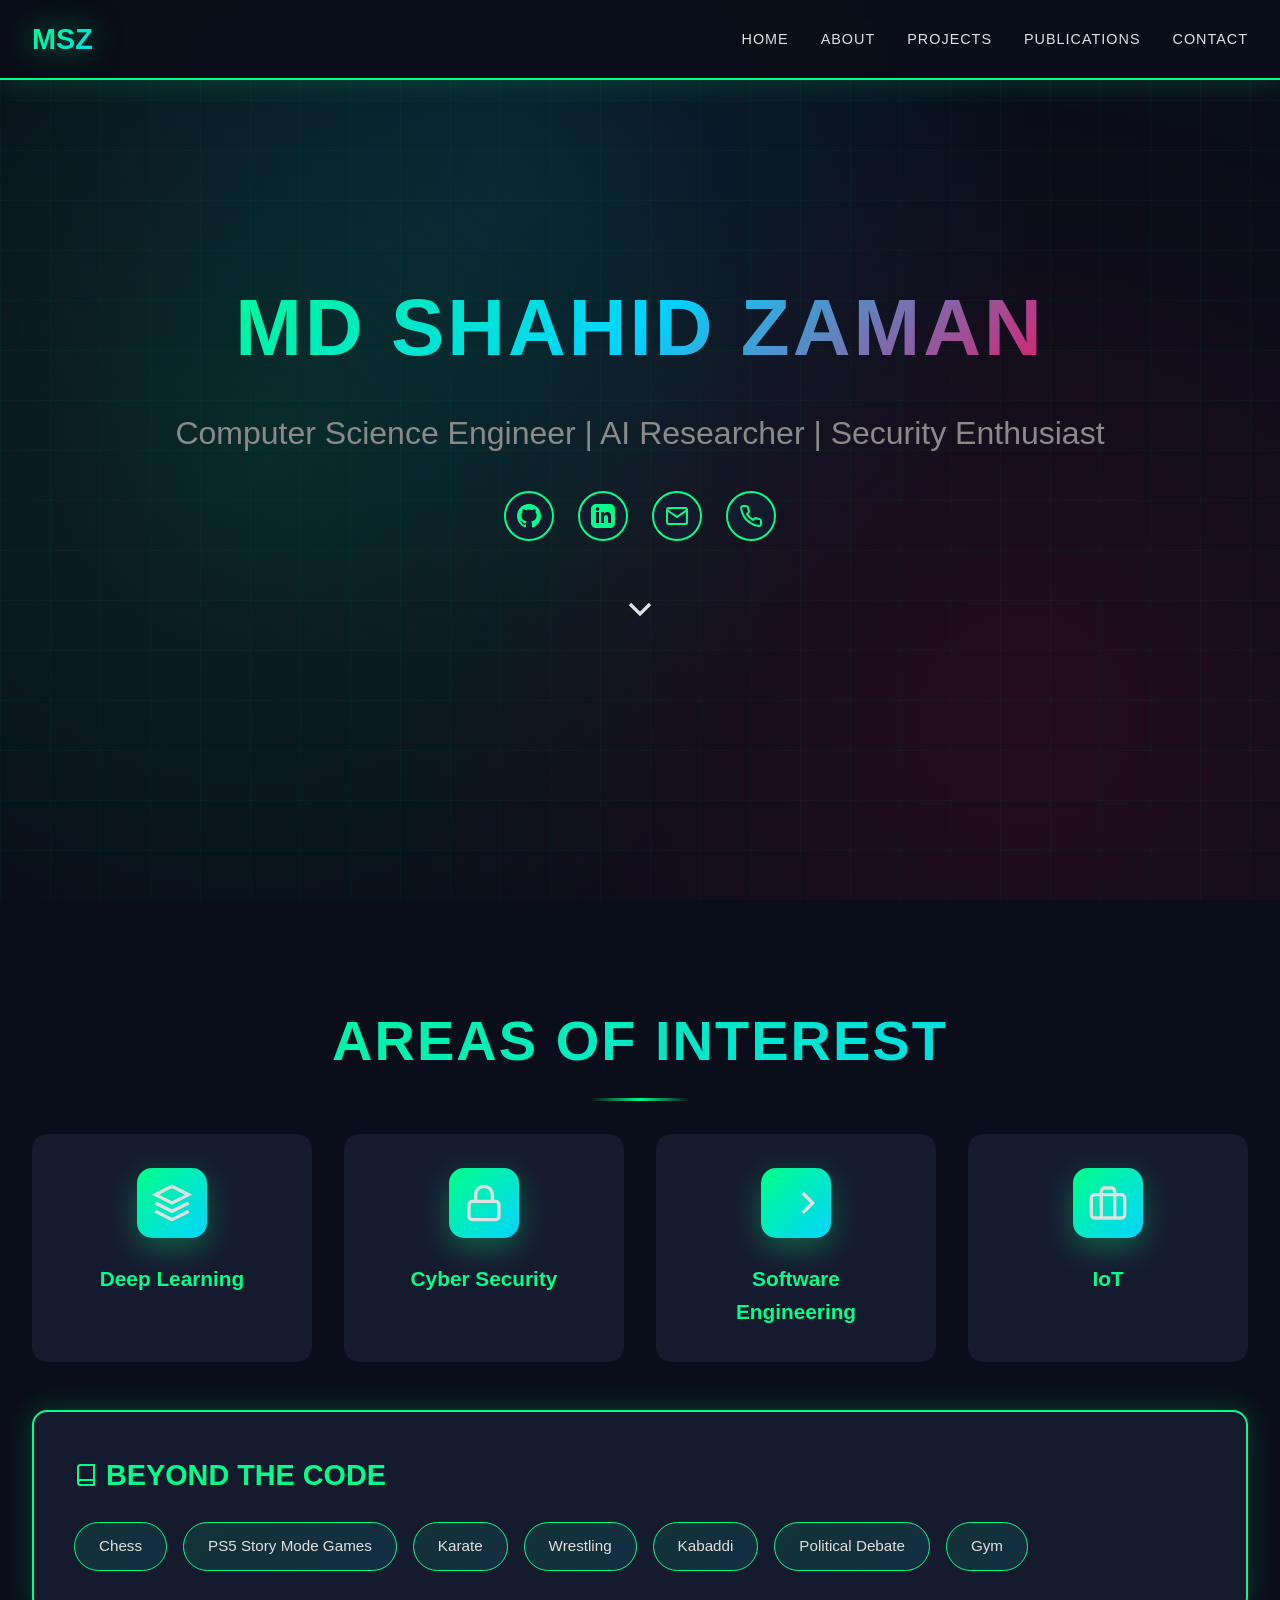
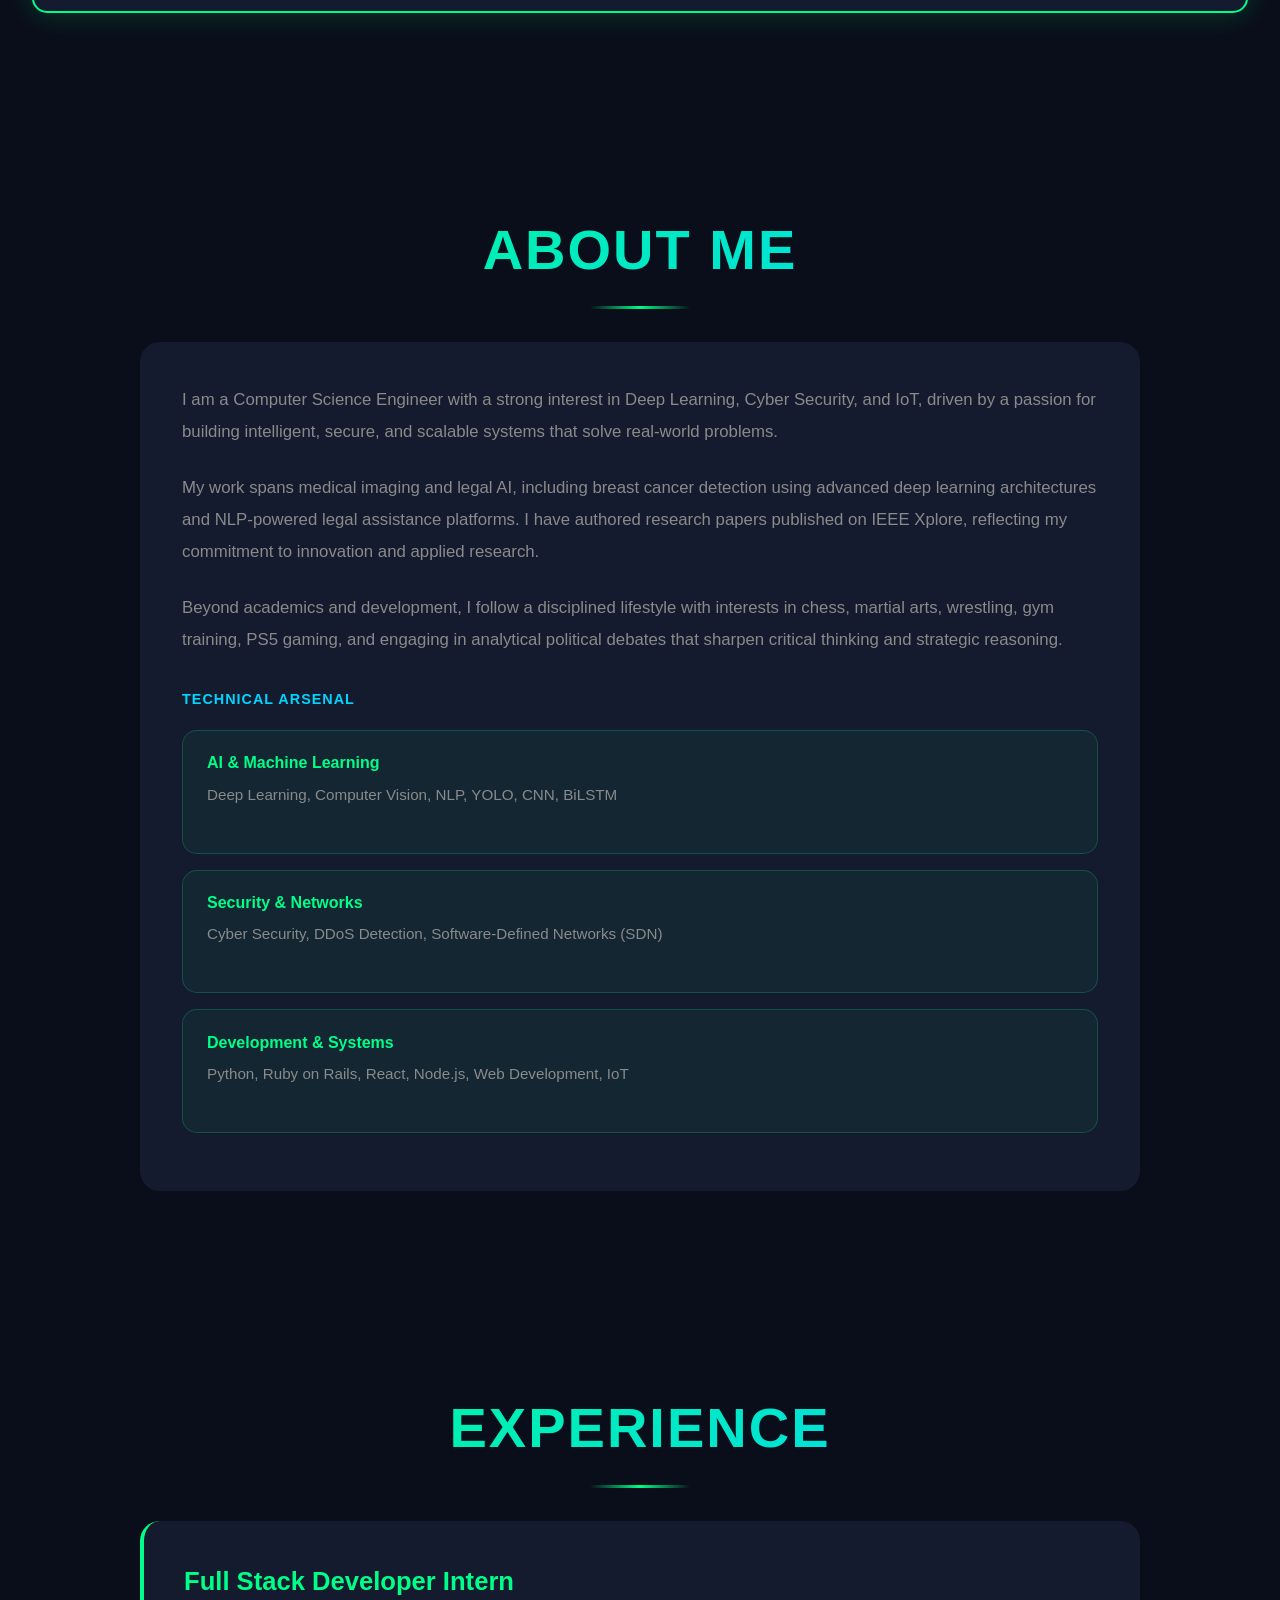
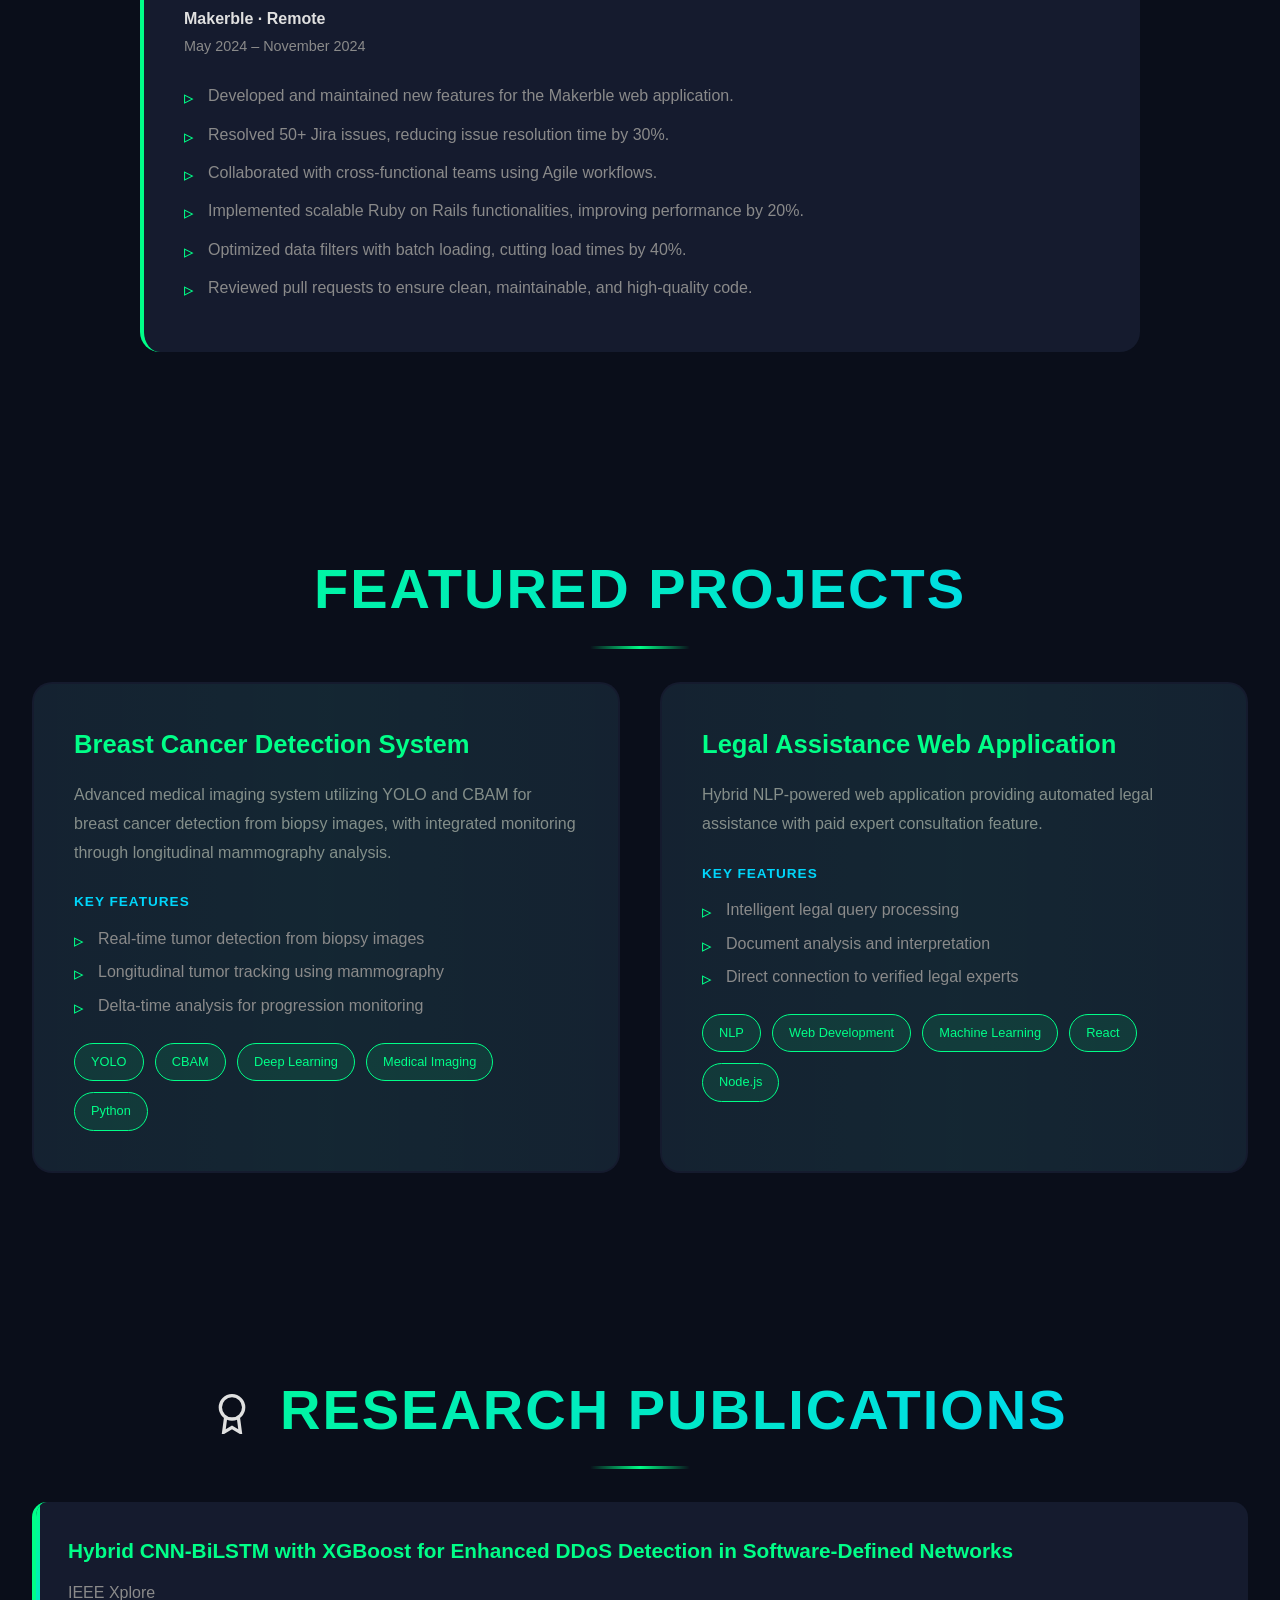
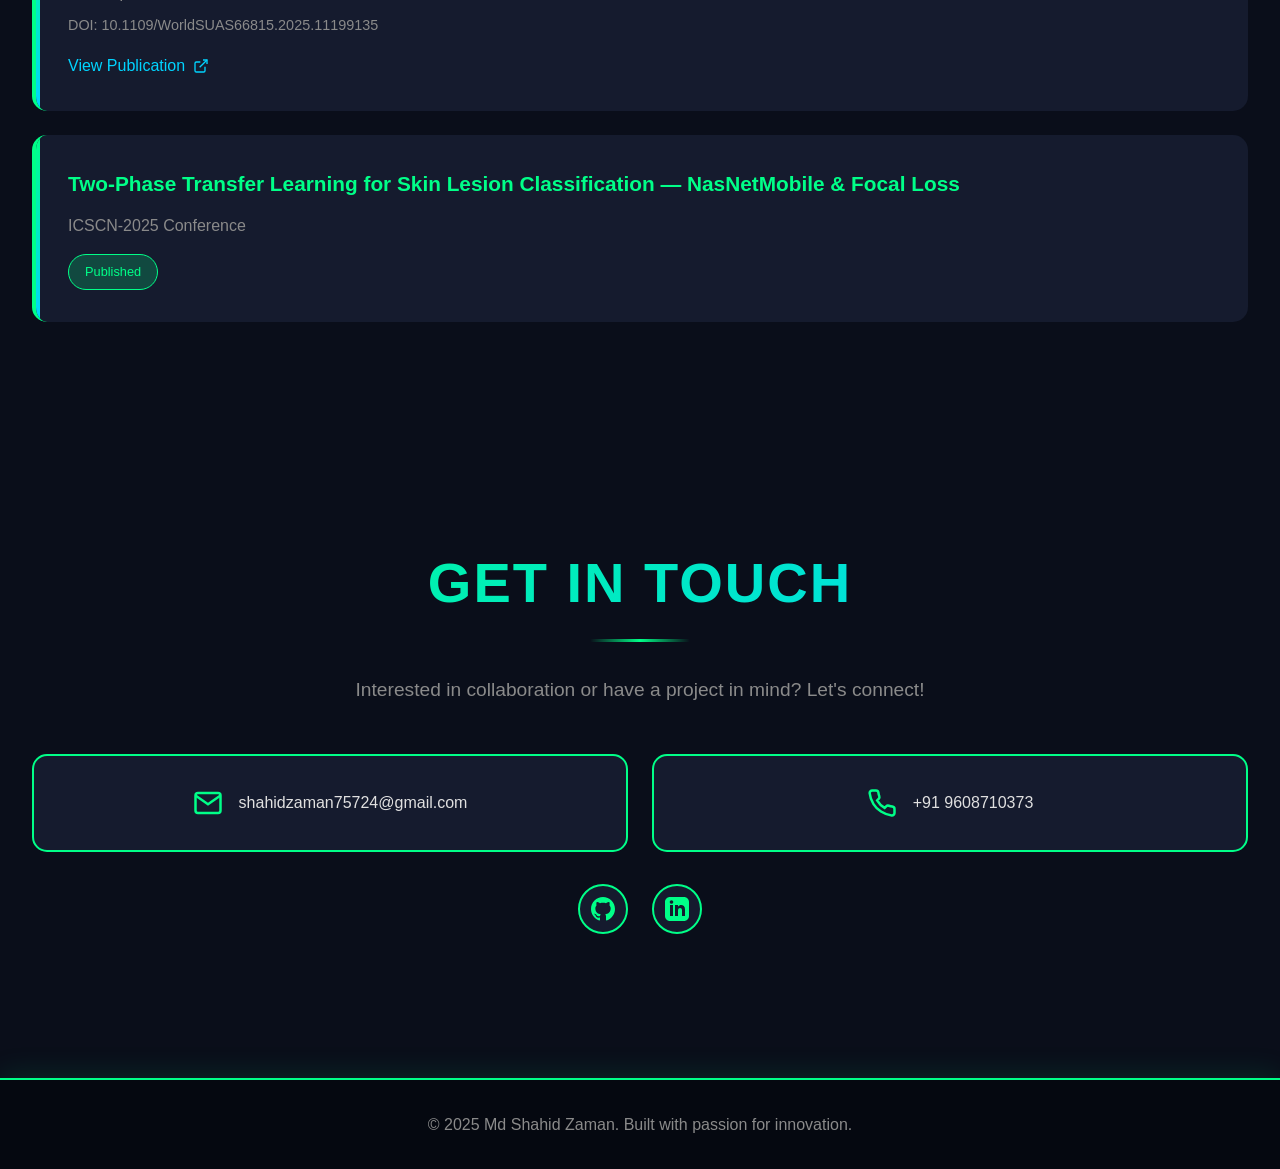
==== index.html @ 1a46f96e "Add Experince Section" ====
<!DOCTYPE html>
<html lang="en">
<head>
    <meta charset="UTF-8">
    <meta name="viewport" content="width=device-width, initial-scale=1.0">
    <title>Md Shahid Zaman - Portfolio</title>
    <style>
        * {
            margin: 0;
            padding: 0;
            box-sizing: border-box;
        }

        :root {
            --primary: #00ff88;
            --secondary: #ff0055;
            --accent: #00d4ff;
            --dark-bg: #0a0e1a;
            --darker-bg: #050810;
            --card-bg: #151b2e;
            --text: #e0e0e0;
            --text-dim: #8a8a8a;
        }

        body {
            font-family: 'Segoe UI', Tahoma, Geneva, Verdana, sans-serif;
            background: var(--dark-bg);
            color: var(--text);
            overflow-x: hidden;
            line-height: 1.6;
        }

        /* Animated Background */
        .bg-animation {
            position: fixed;
            top: 0;
            left: 0;
            width: 100%;
            height: 100%;
            z-index: -1;
            background: 
                radial-gradient(circle at 20% 50%, rgba(0, 255, 136, 0.1) 0%, transparent 50%),
                radial-gradient(circle at 80% 80%, rgba(255, 0, 85, 0.1) 0%, transparent 50%),
                radial-gradient(circle at 40% 20%, rgba(0, 212, 255, 0.1) 0%, transparent 50%);
            animation: bgPulse 10s ease-in-out infinite;
        }

        @keyframes bgPulse {
            0%, 100% { opacity: 0.5; transform: scale(1); }
            50% { opacity: 0.8; transform: scale(1.1); }
        }

        /* Grid Pattern Overlay */
        .grid-overlay {
            position: fixed;
            top: 0;
            left: 0;
            width: 100%;
            height: 100%;
            z-index: -1;
            background-image: 
                linear-gradient(rgba(0, 255, 136, 0.03) 1px, transparent 1px),
                linear-gradient(90deg, rgba(0, 255, 136, 0.03) 1px, transparent 1px);
            background-size: 50px 50px;
            animation: gridMove 20s linear infinite;
        }

        @keyframes gridMove {
            0% { transform: translate(0, 0); }
            100% { transform: translate(50px, 50px); }
        }

        /* Navigation */
        nav {
            position: fixed;
            top: 0;
            width: 100%;
            padding: 1rem 2rem;
            background: rgba(10, 14, 26, 0.95);
            backdrop-filter: blur(10px);
            border-bottom: 2px solid var(--primary);
            z-index: 1000;
            transition: all 0.3s ease;
            box-shadow: 0 0 30px rgba(0, 255, 136, 0.2);
        }

        nav.scrolled {
            padding: 0.5rem 2rem;
            box-shadow: 0 0 50px rgba(0, 255, 136, 0.4);
        }

        .nav-container {
            max-width: 1400px;
            margin: 0 auto;
            display: flex;
            justify-content: space-between;
            align-items: center;
        }

        .logo {
            font-size: 1.8rem;
            font-weight: bold;
            background: linear-gradient(135deg, var(--primary), var(--accent));
            -webkit-background-clip: text;
            -webkit-text-fill-color: transparent;
            text-shadow: 0 0 30px rgba(0, 255, 136, 0.5);
            animation: glowPulse 2s ease-in-out infinite;
        }

        @keyframes glowPulse {
            0%, 100% { filter: drop-shadow(0 0 10px rgba(0, 255, 136, 0.5)); }
            50% { filter: drop-shadow(0 0 20px rgba(0, 255, 136, 0.8)); }
        }

        .nav-links {
            display: flex;
            gap: 2rem;
            list-style: none;
        }

        .nav-links a {
            color: var(--text);
            text-decoration: none;
            font-weight: 500;
            position: relative;
            transition: all 0.3s ease;
            text-transform: uppercase;
            font-size: 0.9rem;
            letter-spacing: 1px;
        }

        .nav-links a:hover {
            color: var(--primary);
            text-shadow: 0 0 10px var(--primary);
        }

        .nav-links a::after {
            content: '';
            position: absolute;
            bottom: -5px;
            left: 0;
            width: 0;
            height: 2px;
            background: linear-gradient(90deg, var(--primary), var(--accent));
            transition: width 0.3s ease;
        }

        .nav-links a:hover::after {
            width: 100%;
        }

        /* Hero Section */
        .hero {
            min-height: 100vh;
            display: flex;
            align-items: center;
            justify-content: center;
            text-align: center;
            padding: 2rem;
            position: relative;
            overflow: hidden;
        }

        .hero-content {
            z-index: 10;
            animation: fadeInUp 1s ease;
        }

        @keyframes fadeInUp {
            from {
                opacity: 0;
                transform: translateY(30px);
            }
            to {
                opacity: 1;
                transform: translateY(0);
            }
        }

        .hero h1 {
            font-size: clamp(2.5rem, 8vw, 5rem);
            font-weight: 900;
            background: linear-gradient(135deg, var(--primary) 0%, var(--accent) 50%, var(--secondary) 100%);
            -webkit-background-clip: text;
            -webkit-text-fill-color: transparent;
            margin-bottom: 1rem;
            text-transform: uppercase;
            letter-spacing: 3px;
            animation: heroGlow 3s ease-in-out infinite;
        }

        @keyframes heroGlow {
            0%, 100% { 
                filter: drop-shadow(0 0 20px rgba(0, 255, 136, 0.5)) 
                        drop-shadow(0 0 40px rgba(0, 212, 255, 0.3)); 
            }
            50% { 
                filter: drop-shadow(0 0 40px rgba(0, 255, 136, 0.8)) 
                        drop-shadow(0 0 60px rgba(0, 212, 255, 0.5)); 
            }
        }

        .hero h2 {
            font-size: clamp(1.2rem, 3vw, 2rem);
            color: var(--text-dim);
            margin-bottom: 2rem;
            font-weight: 300;
        }

        .social-links {
            display: flex;
            justify-content: center;
            gap: 1.5rem;
            margin-bottom: 3rem;
        }

        .social-icon {
            width: 50px;
            height: 50px;
            background: var(--card-bg);
            border: 2px solid var(--primary);
            border-radius: 50%;
            display: flex;
            align-items: center;
            justify-content: center;
            color: var(--primary);
            text-decoration: none;
            transition: all 0.3s ease;
            position: relative;
            overflow: hidden;
        }

        .social-icon::before {
            content: '';
            position: absolute;
            top: 50%;
            left: 50%;
            width: 0;
            height: 0;
            background: var(--primary);
            border-radius: 50%;
            transform: translate(-50%, -50%);
            transition: all 0.4s ease;
        }

        .social-icon:hover {
            transform: translateY(-5px) scale(1.1);
            box-shadow: 0 0 30px var(--primary);
            border-color: var(--accent);
        }

        .social-icon:hover::before {
            width: 100%;
            height: 100%;
        }

        .social-icon svg {
            width: 24px;
            height: 24px;
            position: relative;
            z-index: 1;
            transition: all 0.3s ease;
        }

        .social-icon:hover svg {
            color: var(--dark-bg);
        }

        .scroll-indicator {
            animation: bounce 2s infinite;
            cursor: pointer;
        }

        @keyframes bounce {
            0%, 20%, 50%, 80%, 100% { transform: translateY(0); }
            40% { transform: translateY(-20px); }
            60% { transform: translateY(-10px); }
        }

        /* Section Styles */
        section {
            padding: 6rem 2rem;
            max-width: 1400px;
            margin: 0 auto;
        }

        .section-title {
            font-size: clamp(2rem, 5vw, 3.5rem);
            text-align: center;
            margin-bottom: 3rem;
            background: linear-gradient(135deg, var(--primary), var(--accent));
            -webkit-background-clip: text;
            -webkit-text-fill-color: transparent;
            text-transform: uppercase;
            letter-spacing: 2px;
            position: relative;
        }

        .section-title::after {
            content: '';
            position: absolute;
            bottom: -15px;
            left: 50%;
            transform: translateX(-50%);
            width: 100px;
            height: 3px;
            background: linear-gradient(90deg, transparent, var(--primary), transparent);
        }

        /* Interest Cards */
        .interests-grid {
            display: grid;
            grid-template-columns: repeat(auto-fit, minmax(250px, 1fr));
            gap: 2rem;
            margin-bottom: 3rem;
        }

        .interest-card {
            background: var(--card-bg);
            padding: 2rem;
            border-radius: 15px;
            border: 2px solid transparent;
            transition: all 0.4s ease;
            position: relative;
            overflow: hidden;
        }

        .interest-card::before {
            content: '';
            position: absolute;
            top: 0;
            left: -100%;
            width: 100%;
            height: 100%;
            background: linear-gradient(90deg, transparent, rgba(0, 255, 136, 0.1), transparent);
            transition: all 0.6s ease;
        }

        .interest-card:hover::before {
            left: 100%;
        }

        .interest-card:hover {
            transform: translateY(-10px) scale(1.02);
            border-color: var(--primary);
            box-shadow: 0 0 40px rgba(0, 255, 136, 0.3);
        }

        .icon-box {
            width: 70px;
            height: 70px;
            background: linear-gradient(135deg, var(--primary), var(--accent));
            border-radius: 15px;
            display: flex;
            align-items: center;
            justify-content: center;
            margin: 0 auto 1.5rem;
            box-shadow: 0 10px 30px rgba(0, 255, 136, 0.3);
        }

        .interest-card h3 {
            text-align: center;
            font-size: 1.3rem;
            color: var(--primary);
        }

        /* Hobbies Section */
        .hobbies-container {
            background: var(--card-bg);
            padding: 2.5rem;
            border-radius: 15px;
            border: 2px solid var(--primary);
            box-shadow: 0 0 30px rgba(0, 255, 136, 0.2);
        }

        .hobbies-container h3 {
            font-size: 1.8rem;
            color: var(--primary);
            margin-bottom: 1.5rem;
            display: flex;
            align-items: center;
            gap: 0.5rem;
        }

        .hobbies-grid {
            display: flex;
            flex-wrap: wrap;
            gap: 1rem;
        }

        .hobby-tag {
            padding: 0.7rem 1.5rem;
            background: linear-gradient(135deg, rgba(0, 255, 136, 0.1), rgba(0, 212, 255, 0.1));
            border: 1px solid var(--primary);
            border-radius: 25px;
            font-size: 0.95rem;
            transition: all 0.3s ease;
            cursor: default;
        }

        .hobby-tag:hover {
            background: linear-gradient(135deg, var(--primary), var(--accent));
            color: var(--dark-bg);
            transform: translateY(-3px);
            box-shadow: 0 5px 20px rgba(0, 255, 136, 0.4);
        }

        /* Projects */
        .projects-grid {
            display: grid;
            grid-template-columns: repeat(auto-fit, minmax(450px, 1fr));
            gap: 2.5rem;
        }

        .project-card {
            background: var(--card-bg);
            padding: 2.5rem;
            border-radius: 20px;
            border: 2px solid transparent;
            transition: all 0.4s ease;
            position: relative;
            overflow: hidden;
        }

        .project-card::before {
            content: '';
            position: absolute;
            top: -50%;
            left: -50%;
            width: 200%;
            height: 200%;
            background: linear-gradient(45deg, 
                transparent, 
                rgba(0, 255, 136, 0.05), 
                transparent);
            transform: rotate(45deg);
            transition: all 0.6s ease;
        }

        .project-card:hover::before {
            top: -100%;
            left: -100%;
        }

        .project-card:hover {
            transform: translateY(-10px);
            border-color: var(--primary);
            box-shadow: 0 15px 50px rgba(0, 255, 136, 0.3);
        }

        .project-card h3 {
            font-size: 1.6rem;
            color: var(--primary);
            margin-bottom: 1rem;
            position: relative;
        }

        .project-card p {
            color: var(--text-dim);
            margin-bottom: 1.5rem;
            line-height: 1.8;
        }

        .features-list {
            margin-bottom: 1.5rem;
        }

        .features-list h4 {
            color: var(--accent);
            font-size: 0.85rem;
            text-transform: uppercase;
            letter-spacing: 1px;
            margin-bottom: 0.8rem;
        }

        .features-list ul {
            list-style: none;
        }

        .features-list li {
            color: var(--text-dim);
            margin-bottom: 0.5rem;
            padding-left: 1.5rem;
            position: relative;
        }

        .features-list li::before {
            content: '▹';
            position: absolute;
            left: 0;
            color: var(--primary);
            font-size: 1.2rem;
        }

        .tech-tags {
            display: flex;
            flex-wrap: wrap;
            gap: 0.7rem;
        }

        .tech-tag {
            padding: 0.5rem 1rem;
            background: rgba(0, 255, 136, 0.1);
            border: 1px solid var(--primary);
            border-radius: 20px;
            font-size: 0.8rem;
            color: var(--primary);
            transition: all 0.3s ease;
        }

        .tech-tag:hover {
            background: var(--primary);
            color: var(--dark-bg);
            transform: scale(1.05);
        }

        /* Publications */
        .publication-card {
            background: var(--card-bg);
            padding: 2rem;
            border-radius: 15px;
            border-left: 4px solid var(--primary);
            margin-bottom: 1.5rem;
            transition: all 0.4s ease;
            position: relative;
            overflow: hidden;
        }

        .publication-card::before {
            content: '';
            position: absolute;
            top: 0;
            left: 0;
            width: 4px;
            height: 100%;
            background: linear-gradient(180deg, var(--primary), var(--accent));
            transition: all 0.3s ease;
        }

        .publication-card:hover::before {
            width: 100%;
            opacity: 0.1;
        }

        .publication-card:hover {
            transform: translateX(10px);
            box-shadow: 0 10px 40px rgba(0, 255, 136, 0.3);
        }

        .publication-card h3 {
            font-size: 1.3rem;
            color: var(--primary);
            margin-bottom: 0.8rem;
        }

        .publication-card p {
            color: var(--text-dim);
            margin-bottom: 0.5rem;
        }

        .doi-link {
            display: inline-flex;
            align-items: center;
            gap: 0.5rem;
            color: var(--accent);
            text-decoration: none;
            transition: all 0.3s ease;
            margin-top: 0.5rem;
        }

        .doi-link:hover {
            color: var(--primary);
            text-shadow: 0 0 10px var(--primary);
        }

        .status-badge {
            display: inline-block;
            padding: 0.4rem 1rem;
            background: rgba(0, 255, 136, 0.2);
            border: 1px solid var(--primary);
            border-radius: 20px;
            font-size: 0.8rem;
            color: var(--primary);
            margin-top: 0.5rem;
        }

        /* Contact */
        .contact-grid {
            display: grid;
            grid-template-columns: repeat(auto-fit, minmax(300px, 1fr));
            gap: 1.5rem;
            margin-bottom: 2rem;
        }

        .contact-card {
            background: var(--card-bg);
            padding: 2rem;
            border-radius: 15px;
            border: 2px solid var(--primary);
            text-align: center;
            transition: all 0.4s ease;
            text-decoration: none;
            color: var(--text);
            display: flex;
            align-items: center;
            justify-content: center;
            gap: 1rem;
        }

        .contact-card:hover {
            transform: translateY(-5px);
            box-shadow: 0 15px 40px rgba(0, 255, 136, 0.4);
            background: linear-gradient(135deg, var(--card-bg), rgba(0, 255, 136, 0.1));
        }

        .contact-card svg {
            width: 30px;
            height: 30px;
            color: var(--primary);
        }

        /* Footer */
        footer {
            text-align: center;
            padding: 2rem;
            border-top: 2px solid var(--primary);
            background: var(--darker-bg);
            color: var(--text-dim);
            box-shadow: 0 -5px 30px rgba(0, 255, 136, 0.1);
        }

        /* Responsive */
        @media (max-width: 768px) {
            .nav-links {
                display: none;
            }

            .projects-grid {
                grid-template-columns: 1fr;
            }

            .interests-grid {
                grid-template-columns: repeat(auto-fit, minmax(200px, 1fr));
            }
        }

        /* Glitch Effect for Headers */
        @keyframes glitch {
            0% {
                text-shadow: 0.05em 0 0 var(--secondary), -0.05em -0.025em 0 var(--primary), -0.025em 0.05em 0 var(--accent);
            }
            14% {
                text-shadow: 0.05em 0 0 var(--secondary), -0.05em -0.025em 0 var(--primary), -0.025em 0.05em 0 var(--accent);
            }
            15% {
                text-shadow: -0.05em -0.025em 0 var(--secondary), 0.025em 0.025em 0 var(--primary), -0.05em -0.05em 0 var(--accent);
            }
            49% {
                text-shadow: -0.05em -0.025em 0 var(--secondary), 0.025em 0.025em 0 var(--primary), -0.05em -0.05em 0 var(--accent);
            }
            50% {
                text-shadow: 0.025em 0.05em 0 var(--secondary), 0.05em 0 0 var(--primary), 0 -0.05em 0 var(--accent);
            }
            99% {
                text-shadow: 0.025em 0.05em 0 var(--secondary), 0.05em 0 0 var(--primary), 0 -0.05em 0 var(--accent);
            }
            100% {
                text-shadow: -0.025em 0 0 var(--secondary), -0.025em -0.025em 0 var(--primary), -0.025em -0.05em 0 var(--accent);
            }
        }

        .glitch:hover {
            animation: glitch 0.5s infinite;
        }

        /* =======================
   ABOUT ME SECTION
======================= */

#about {
    padding: 6rem 2rem;
}

.about-card {
    background: var(--card-bg);
    padding: 2.5rem;
    border-radius: 20px;
    border: 2px solid transparent;
    max-width: 1000px;
    margin: 0 auto;
    transition: all 0.4s ease;
    position: relative;
    overflow: hidden;
}

.about-card::before {
    content: '';
    position: absolute;
    inset: 0;
    background: linear-gradient(
        120deg,
        transparent,
        rgba(0, 255, 136, 0.08),
        transparent
    );
    opacity: 0;
    transition: opacity 0.4s ease;
}

.about-card:hover::before {
    opacity: 1;
}

.about-card:hover {
    transform: translateY(-8px);
    border-color: var(--primary);
    box-shadow: 0 15px 45px rgba(0, 255, 136, 0.3);
}

.about-card p {
    color: var(--text-dim);
    font-size: 1.05rem;
    line-height: 1.9;
    margin-bottom: 1.5rem;
}

.tech-arsenal {
    margin-top: 2rem;
}

.tech-arsenal h4 {
    font-size: 0.9rem;
    text-transform: uppercase;
    letter-spacing: 1px;
    color: var(--accent);
    margin-bottom: 1.2rem;
}

.tech-group {
    background: rgba(0, 255, 136, 0.05);
    border: 1px solid rgba(0, 255, 136, 0.2);
    border-radius: 15px;
    padding: 1.2rem 1.5rem;
    margin-bottom: 1rem;
    transition: all 0.3s ease;
}

.tech-group:hover {
    border-color: var(--primary);
    background: rgba(0, 255, 136, 0.1);
    transform: translateX(5px);
}

.tech-group h5 {
    color: var(--primary);
    font-size: 1rem;
    margin-bottom: 0.3rem;
}

.tech-group p {
    font-size: 0.95rem;
    color: var(--text-dim);
}

/* =======================
   EXPERIENCE SECTION
======================= */

#experience {
    padding: 6rem 2rem;
}

.experience-card {
    background: var(--card-bg);
    padding: 2.5rem;
    border-radius: 20px;
    border-left: 4px solid var(--primary);
    max-width: 1000px;
    margin: 0 auto;
    transition: all 0.4s ease;
    position: relative;
    overflow: hidden;
}

.experience-card::before {
    content: '';
    position: absolute;
    inset: 0;
    background: linear-gradient(
        90deg,
        transparent,
        rgba(0, 255, 136, 0.07),
        transparent
    );
    opacity: 0;
    transition: opacity 0.4s ease;
}

.experience-card:hover::before {
    opacity: 1;
}

.experience-card:hover {
    transform: translateY(-8px);
    box-shadow: 0 15px 45px rgba(0, 255, 136, 0.35);
}

.experience-card h3 {
    font-size: 1.6rem;
    color: var(--primary);
    margin-bottom: 0.3rem;
}

.experience-org {
    font-weight: 600;
    color: var(--text);
    margin-bottom: 0.2rem;
}

.experience-duration {
    font-size: 0.9rem;
    color: var(--text-dim);
    margin-bottom: 1.5rem;
}

.experience-list {
    list-style: none;
    padding-left: 1.5rem;
}

.experience-list li {
    position: relative;
    color: var(--text-dim);
    margin-bottom: 0.7rem;
    line-height: 1.7;
}

.experience-list li::before {
    content: '▹';
    position: absolute;
    left: -1.5rem;
    color: var(--primary);
    font-size: 1.2rem;
}

    </style>
</head>
<body>
    <div class="bg-animation"></div>
    <div class="grid-overlay"></div>

    <!-- Navigation -->
    <nav id="navbar">
        <div class="nav-container">
            <div class="logo">MSZ</div>
            <ul class="nav-links">
                <li><a href="#home" onclick="scrollToSection('home')">Home</a></li>
                <li><a href="#about" onclick="scrollToSection('about')">About</a></li>
                <li><a href="#projects" onclick="scrollToSection('projects')">Projects</a></li>
                <li><a href="#publications" onclick="scrollToSection('publications')">Publications</a></li>
                <li><a href="#contact" onclick="scrollToSection('contact')">Contact</a></li>
            </ul>
        </div>
    </nav>

    <!-- Hero Section -->
    <section class="hero" id="home">
        <div class="hero-content">
            <h1 class="glitch">MD SHAHID ZAMAN</h1>
            <h2>Computer Science Engineer | AI Researcher | Security Enthusiast</h2>
            <div class="social-links">
                <a href="https://github.com/Zaman00007" target="_blank" class="social-icon">
                    <svg viewBox="0 0 24 24" fill="currentColor"><path d="M12 0c-6.626 0-12 5.373-12 12 0 5.302 3.438 9.8 8.207 11.387.599.111.793-.261.793-.577v-2.234c-3.338.726-4.033-1.416-4.033-1.416-.546-1.387-1.333-1.756-1.333-1.756-1.089-.745.083-.729.083-.729 1.205.084 1.839 1.237 1.839 1.237 1.07 1.834 2.807 1.304 3.492.997.107-.775.418-1.305.762-1.604-2.665-.305-5.467-1.334-5.467-5.931 0-1.311.469-2.381 1.236-3.221-.124-.303-.535-1.524.117-3.176 0 0 1.008-.322 3.301 1.23.957-.266 1.983-.399 3.003-.404 1.02.005 2.047.138 3.006.404 2.291-1.552 3.297-1.23 3.297-1.23.653 1.653.242 2.874.118 3.176.77.84 1.235 1.911 1.235 3.221 0 4.609-2.807 5.624-5.479 5.921.43.372.823 1.102.823 2.222v3.293c0 .319.192.694.801.576 4.765-1.589 8.199-6.086 8.199-11.386 0-6.627-5.373-12-12-12z"/></svg>
                </a>
                <a href="https://www.linkedin.com/in/md-shahid-zaman-7a5b2429b/" target="_blank" class="social-icon">
                    <svg viewBox="0 0 24 24" fill="currentColor"><path d="M19 0h-14c-2.761 0-5 2.239-5 5v14c0 2.761 2.239 5 5 5h14c2.762 0 5-2.239 5-5v-14c0-2.761-2.238-5-5-5zm-11 19h-3v-11h3v11zm-1.5-12.268c-.966 0-1.75-.79-1.75-1.764s.784-1.764 1.75-1.764 1.75.79 1.75 1.764-.783 1.764-1.75 1.764zm13.5 12.268h-3v-5.604c0-3.368-4-3.113-4 0v5.604h-3v-11h3v1.765c1.396-2.586 7-2.777 7 2.476v6.759z"/></svg>
                </a>
                <a href="mailto:shahidzaman75724@gmail.com" class="social-icon">
                    <svg viewBox="0 0 24 24" fill="none" stroke="currentColor" stroke-width="2"><path d="M4 4h16c1.1 0 2 .9 2 2v12c0 1.1-.9 2-2 2H4c-1.1 0-2-.9-2-2V6c0-1.1.9-2 2-2z"></path><polyline points="22,6 12,13 2,6"></polyline></svg>
                </a>
                <a href="tel:+919608710373" class="social-icon">
                    <svg viewBox="0 0 24 24" fill="none" stroke="currentColor" stroke-width="2"><path d="M22 16.92v3a2 2 0 0 1-2.18 2 19.79 19.79 0 0 1-8.63-3.07 19.5 19.5 0 0 1-6-6 19.79 19.79 0 0 1-3.07-8.67A2 2 0 0 1 4.11 2h3a2 2 0 0 1 2 1.72 12.84 12.84 0 0 0 .7 2.81 2 2 0 0 1-.45 2.11L8.09 9.91a16 16 0 0 0 6 6l1.27-1.27a2 2 0 0 1 2.11-.45 12.84 12.84 0 0 0 2.81.7A2 2 0 0 1 22 16.92z"></path></svg>
                </a>
            </div>
            <div class="scroll-indicator" onclick="scrollToSection('about')">
                <svg width="40" height="40" viewBox="0 0 24 24" fill="none" stroke="currentColor" stroke-width="2">
                    <polyline points="6 9 12 15 18 9"></polyline>
                </svg>
            </div>
        </div>
    </section>

    <!-- About Section -->
    <section id="about">
        <h2 class="section-title">AREAS OF INTEREST</h2>
        <div class="interests-grid">
            <div class="interest-card">
                <div class="icon-box">
                    <svg width="40" height="40" viewBox="0 0 24 24" fill="none" stroke="currentColor" stroke-width="2">
                        <path d="M12 2L2 7l10 5 10-5-10-5z"></path>
                        <path d="M2 17l10 5 10-5M2 12l10 5 10-5"></path>
                    </svg>
                </div>
                <h3>Deep Learning</h3>
            </div>
            <div class="interest-card">
                <div class="icon-box">
                    <svg width="40" height="40" viewBox="0 0 24 24" fill="none" stroke="currentColor" stroke-width="2">
                        <rect x="3" y="11" width="18" height="11" rx="2" ry="2"></rect>
                        <path d="M7 11V7a5 5 0 0 1 10 0v4"></path>
                    </svg>
                </div>
                <h3>Cyber Security</h3>
            </div>
            <div class="interest-card">
                <div class="icon-box">
                    <svg width="40" height="40" viewBox="0 0 24 24" fill="none" stroke="currentColor" stroke-width="2">
                        <polyline points="16 18 22 12 16 6"></polyline>

<invoke name="artifacts">
<parameter name="command">update</parameter>
<parameter name="id">portfolio_website</parameter>
<parameter name="old_str">                        <polyline points="16 18 22 12 16 6"></parameter>
<parameter name="new_str">                        <polyline points="16 18 22 12 16 6"></polyline>
                        <polyline points="8 6 2 12 8 18"></polyline>
                    </svg>
                </div>
                <h3>Software Engineering</h3>
            </div>
            <div class="interest-card">
                <div class="icon-box">
                    <svg width="40" height="40" viewBox="0 0 24 24" fill="none" stroke="currentColor" stroke-width="2">
                        <rect x="2" y="7" width="20" height="14" rx="2" ry="2"></rect>
                        <path d="M16 21V5a2 2 0 0 0-2-2h-4a2 2 0 0 0-2 2v16"></path>
                    </svg>
                </div>
                <h3>IoT</h3>
            </div>
        </div>

<div class="hobbies-container">
        <h3>
            <svg width="24" height="24" viewBox="0 0 24 24" fill="none" stroke="currentColor" stroke-width="2">
                <path d="M4 19.5A2.5 2.5 0 0 1 6.5 17H20"></path>
                <path d="M6.5 2H20v20H6.5A2.5 2.5 0 0 1 4 19.5v-15A2.5 2.5 0 0 1 6.5 2z"></path>
            </svg>
            BEYOND THE CODE
        </h3>
        <div class="hobbies-grid">
            <span class="hobby-tag">Chess</span>
            <span class="hobby-tag">PS5 Story Mode Games</span>
            <span class="hobby-tag">Karate</span>
            <span class="hobby-tag">Wrestling</span>
            <span class="hobby-tag">Kabaddi</span>
            <span class="hobby-tag">Political Debate</span>
            <span class="hobby-tag">Gym</span>
        </div>
    </div>
</section>

<!-- About Me Section -->
<section id="about">
    <h2 class="section-title">ABOUT ME</h2>

    <div class="about-card">
        <p>
            I am a Computer Science Engineer with a strong interest in Deep Learning, Cyber Security, and IoT,
            driven by a passion for building intelligent, secure, and scalable systems that solve real-world problems.
        </p>

        <p>
            My work spans medical imaging and legal AI, including breast cancer detection using advanced deep learning
            architectures and NLP-powered legal assistance platforms. I have authored research papers published on
            IEEE Xplore, reflecting my commitment to innovation and applied research.
        </p>

        <p>
            Beyond academics and development, I follow a disciplined lifestyle with interests in chess, martial arts,
            wrestling, gym training, PS5 gaming, and engaging in analytical political debates that sharpen critical
            thinking and strategic reasoning.
        </p>

        <div class="tech-arsenal">
            <h4>TECHNICAL ARSENAL</h4>

            <div class="tech-group">
                <h5>AI & Machine Learning</h5>
                <p>Deep Learning, Computer Vision, NLP, YOLO, CNN, BiLSTM</p>
            </div>

            <div class="tech-group">
                <h5>Security & Networks</h5>
                <p>Cyber Security, DDoS Detection, Software-Defined Networks (SDN)</p>
            </div>

            <div class="tech-group">
                <h5>Development & Systems</h5>
                <p>Python, Ruby on Rails, React, Node.js, Web Development, IoT</p>
            </div>
        </div>
    </div>
</section>

<!-- Experience Section -->
<section id="experience">
    <h2 class="section-title">EXPERIENCE</h2>

    <div class="experience-card">
        <h3>Full Stack Developer Intern</h3>
        <p class="experience-org">Makerble · Remote</p>
        <p class="experience-duration">May 2024 – November 2024</p>

        <ul class="experience-list">
            <li>Developed and maintained new features for the Makerble web application.</li>
            <li>Resolved 50+ Jira issues, reducing issue resolution time by 30%.</li>
            <li>Collaborated with cross-functional teams using Agile workflows.</li>
            <li>Implemented scalable Ruby on Rails functionalities, improving performance by 20%.</li>
            <li>Optimized data filters with batch loading, cutting load times by 40%.</li>
            <li>Reviewed pull requests to ensure clean, maintainable, and high-quality code.</li>
        </ul>
    </div>
</section>


<!-- Projects Section -->
<section id="projects">
    <h2 class="section-title">FEATURED PROJECTS</h2>
    <div class="projects-grid">
        <div class="project-card">
            <h3>Breast Cancer Detection System</h3>
            <p>Advanced medical imaging system utilizing YOLO and CBAM for breast cancer detection from biopsy images, with integrated monitoring through longitudinal mammography analysis.</p>
            
            <div class="features-list">
                <h4>KEY FEATURES</h4>
                <ul>
                    <li>Real-time tumor detection from biopsy images</li>
                    <li>Longitudinal tumor tracking using mammography</li>
                    <li>Delta-time analysis for progression monitoring</li>
                </ul>
            </div>

            <div class="tech-tags">
                <span class="tech-tag">YOLO</span>
                <span class="tech-tag">CBAM</span>
                <span class="tech-tag">Deep Learning</span>
                <span class="tech-tag">Medical Imaging</span>
                <span class="tech-tag">Python</span>
            </div>
        </div>

        <div class="project-card">
            <h3>Legal Assistance Web Application</h3>
            <p>Hybrid NLP-powered web application providing automated legal assistance with paid expert consultation feature.</p>
            
            <div class="features-list">
                <h4>KEY FEATURES</h4>
                <ul>
                    <li>Intelligent legal query processing</li>
                    <li>Document analysis and interpretation</li>
                    <li>Direct connection to verified legal experts</li>
                </ul>
            </div>

            <div class="tech-tags">
                <span class="tech-tag">NLP</span>
                <span class="tech-tag">Web Development</span>
                <span class="tech-tag">Machine Learning</span>
                <span class="tech-tag">React</span>
                <span class="tech-tag">Node.js</span>
            </div>
        </div>
    </div>
</section>

<!-- Publications Section -->
<section id="publications">
    <h2 class="section-title">
        <svg width="40" height="40" viewBox="0 0 24 24" fill="none" stroke="currentColor" stroke-width="2" style="display: inline-block; vertical-align: middle; margin-right: 10px;">
            <circle cx="12" cy="8" r="7"></circle>
            <polyline points="8.21 13.89 7 23 12 20 17 23 15.79 13.88"></polyline>
        </svg>
        RESEARCH PUBLICATIONS
    </h2>
    
    <div class="publication-card">
        <h3>Hybrid CNN-BiLSTM with XGBoost for Enhanced DDoS Detection in Software-Defined Networks</h3>
        <p>IEEE Xplore</p>
        <p style="font-size: 0.9rem;">DOI: 10.1109/WorldSUAS66815.2025.11199135</p>
        <a href="https://doi.org/10.1109/WorldSUAS66815.2025.11199135" target="_blank" class="doi-link">
            View Publication
            <svg width="16" height="16" viewBox="0 0 24 24" fill="none" stroke="currentColor" stroke-width="2">
                <path d="M18 13v6a2 2 0 0 1-2 2H5a2 2 0 0 1-2-2V8a2 2 0 0 1 2-2h6"></path>
                <polyline points="15 3 21 3 21 9"></polyline>
                <line x1="10" y1="14" x2="21" y2="3"></line>
            </svg>
        </a>
    </div>

    <div class="publication-card">
        <h3>Two-Phase Transfer Learning for Skin Lesion Classification — NasNetMobile & Focal Loss</h3>
        <p>ICSCN-2025 Conference</p>
        <span class="status-badge">Published</span>
    </div>
</section>

<!-- Contact Section -->
<section id="contact">
    <h2 class="section-title">GET IN TOUCH</h2>
    <p style="text-align: center; font-size: 1.2rem; color: var(--text-dim); margin-bottom: 3rem;">
        Interested in collaboration or have a project in mind? Let's connect!
    </p>
    
    <div class="contact-grid">
        <a href="mailto:shahidzaman75724@gmail.com" class="contact-card">
            <svg width="30" height="30" viewBox="0 0 24 24" fill="none" stroke="currentColor" stroke-width="2">
                <path d="M4 4h16c1.1 0 2 .9 2 2v12c0 1.1-.9 2-2 2H4c-1.1 0-2-.9-2-2V6c0-1.1.9-2 2-2z"></path>
                <polyline points="22,6 12,13 2,6"></polyline>
            </svg>
            <span>shahidzaman75724@gmail.com</span>
        </a>
        <a href="tel:+919608710373" class="contact-card">
            <svg width="30" height="30" viewBox="0 0 24 24" fill="none" stroke="currentColor" stroke-width="2">
                <path d="M22 16.92v3a2 2 0 0 1-2.18 2 19.79 19.79 0 0 1-8.63-3.07 19.5 19.5 0 0 1-6-6 19.79 19.79 0 0 1-3.07-8.67A2 2 0 0 1 4.11 2h3a2 2 0 0 1 2 1.72 12.84 12.84 0 0 0 .7 2.81 2 2 0 0 1-.45 2.11L8.09 9.91a16 16 0 0 0 6 6l1.27-1.27a2 2 0 0 1 2.11-.45 12.84 12.84 0 0 0 2.81.7A2 2 0 0 1 22 16.92z"></path>
            </svg>
            <span>+91 9608710373</span>
        </a>
    </div>

    <div class="social-links" style="margin-top: 2rem;">
        <a href="https://github.com/Zaman00007" target="_blank" class="social-icon">
            <svg viewBox="0 0 24 24" fill="currentColor"><path d="M12 0c-6.626 0-12 5.373-12 12 0 5.302 3.438 9.8 8.207 11.387.599.111.793-.261.793-.577v-2.234c-3.338.726-4.033-1.416-4.033-1.416-.546-1.387-1.333-1.756-1.333-1.756-1.089-.745.083-.729.083-.729 1.205.084 1.839 1.237 1.839 1.237 1.07 1.834 2.807 1.304 3.492.997.107-.775.418-1.305.762-1.604-2.665-.305-5.467-1.334-5.467-5.931 0-1.311.469-2.381 1.236-3.221-.124-.303-.535-1.524.117-3.176 0 0 1.008-.322 3.301 1.23.957-.266 1.983-.399 3.003-.404 1.02.005 2.047.138 3.006.404 2.291-1.552 3.297-1.23 3.297-1.23.653 1.653.242 2.874.118 3.176.77.84 1.235 1.911 1.235 3.221 0 4.609-2.807 5.624-5.479 5.921.43.372.823 1.102.823 2.222v3.293c0 .319.192.694.801.576 4.765-1.589 8.199-6.086 8.199-11.386 0-6.627-5.373-12-12-12z"/></svg>
        </a>
        <a href="https://www.linkedin.com/in/md-shahid-zaman-7a5b2429b/" target="_blank" class="social-icon">
            <svg viewBox="0 0 24 24" fill="currentColor"><path d="M19 0h-14c-2.761 0-5 2.239-5 5v14c0 2.761 2.239 5 5 5h14c2.762 0 5-2.239 5-5v-14c0-2.761-2.238-5-5-5zm-11 19h-3v-11h3v11zm-1.5-12.268c-.966 0-1.75-.79-1.75-1.764s.784-1.764 1.75-1.764 1.75.79 1.75 1.764-.783 1.764-1.75 1.764zm13.5 12.268h-3v-5.604c0-3.368-4-3.113-4 0v5.604h-3v-11h3v1.765c1.396-2.586 7-2.777 7 2.476v6.759z"/></svg>
        </a>
    </div>
</section>

<!-- Footer -->
<footer>
    <p>© 2025 Md Shahid Zaman. Built with passion for innovation.</p>
</footer>

<script>
    // Smooth scrolling
    function scrollToSection(id) {
        const element = document.getElementById(id);
        if (element) {
            element.scrollIntoView({ behavior: 'smooth' });
        }
    }

    // Navbar scroll effect
    window.addEventListener('scroll', function() {
        const navbar = document.getElementById('navbar');
        if (window.scrollY > 50) {
            navbar.classList.add('scrolled');
        } else {
            navbar.classList.remove('scrolled');
        }
    });

    // Intersection Observer for fade-in animations
    const observerOptions = {
        threshold: 0.1,
        rootMargin: '0px 0px -100px 0px'
    };

    const observer = new IntersectionObserver((entries) => {
        entries.forEach(entry => {
            if (entry.isIntersecting) {
                entry.target.style.opacity = '1';
                entry.target.style.transform = 'translateY(0)';
            }
        });
    }, observerOptions);

    // Observe all cards
    document.querySelectorAll('.interest-card, .project-card, .publication-card').forEach(card => {
        card.style.opacity = '0';
        card.style.transform = 'translateY(20px)';
        card.style.transition = 'opacity 0.6s ease, transform 0.6s ease';
        observer.observe(card);
    });
</script>

</body>
</html></parameter>
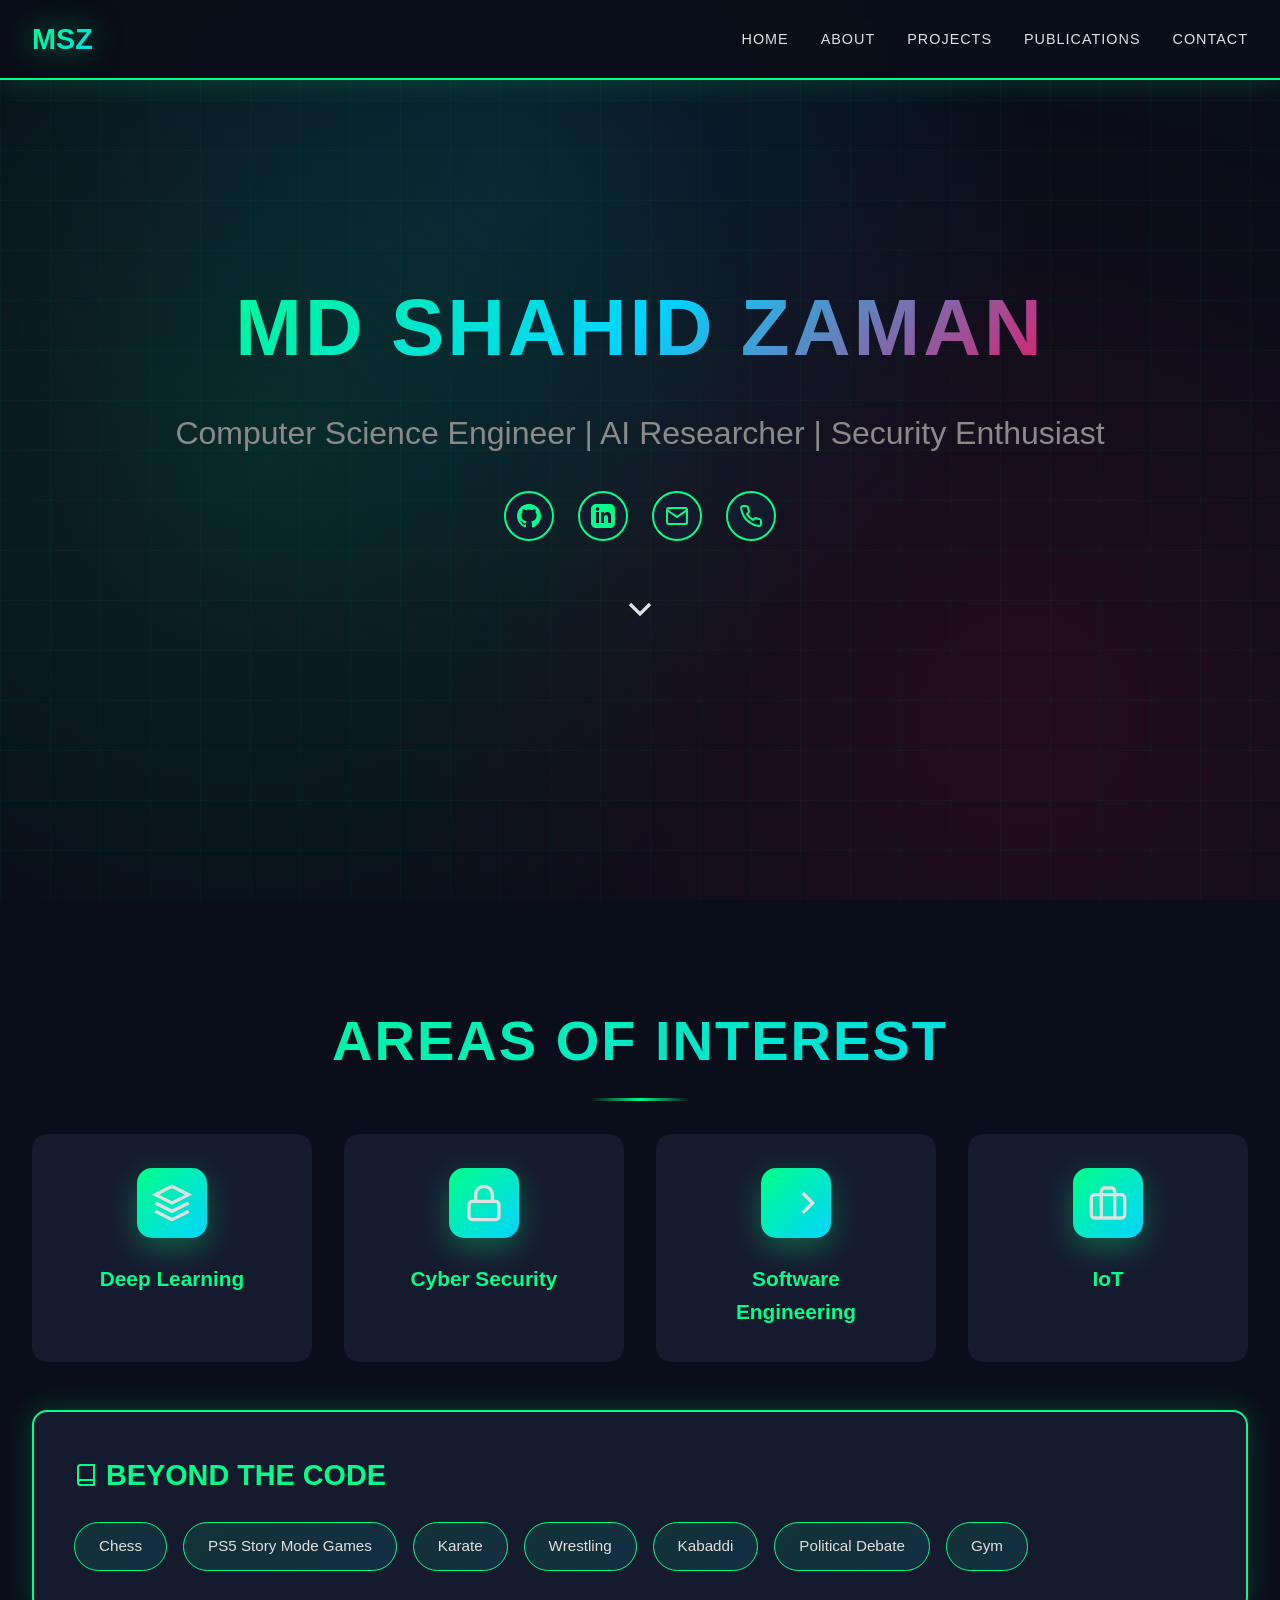
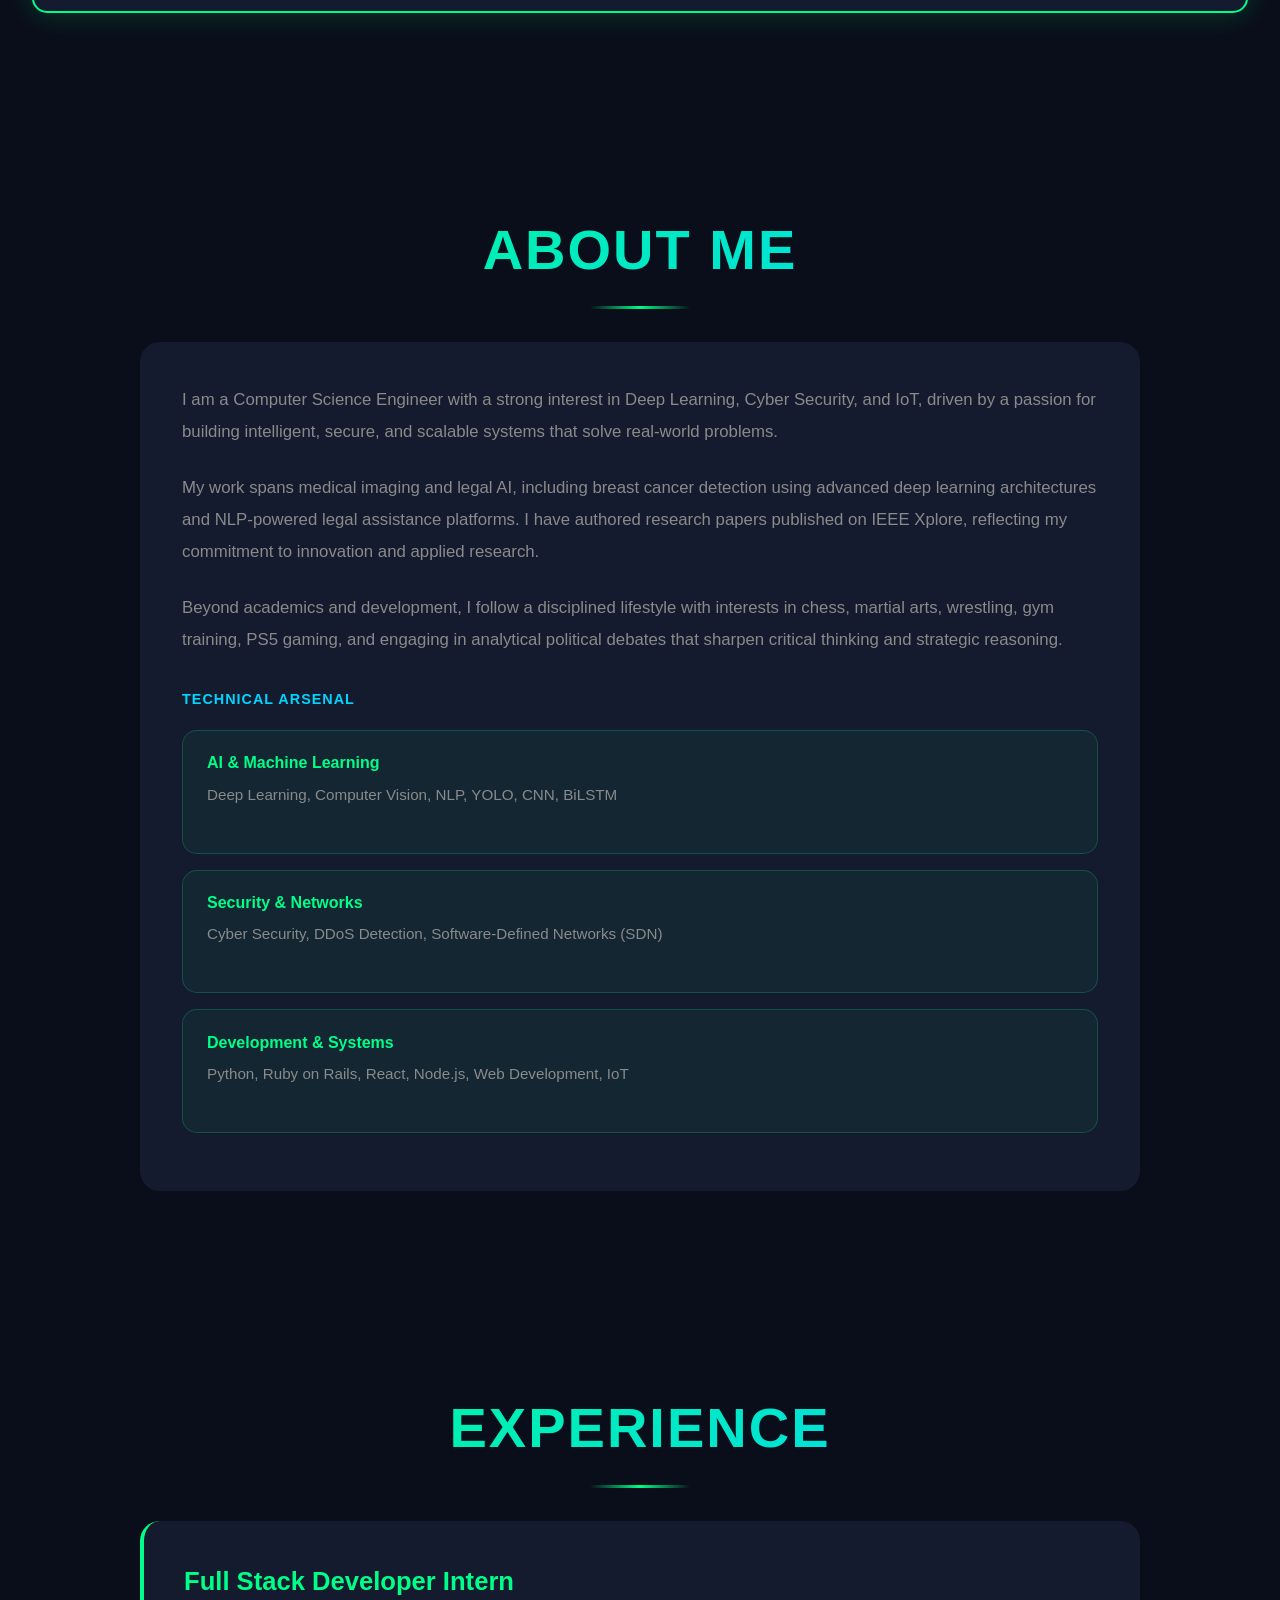
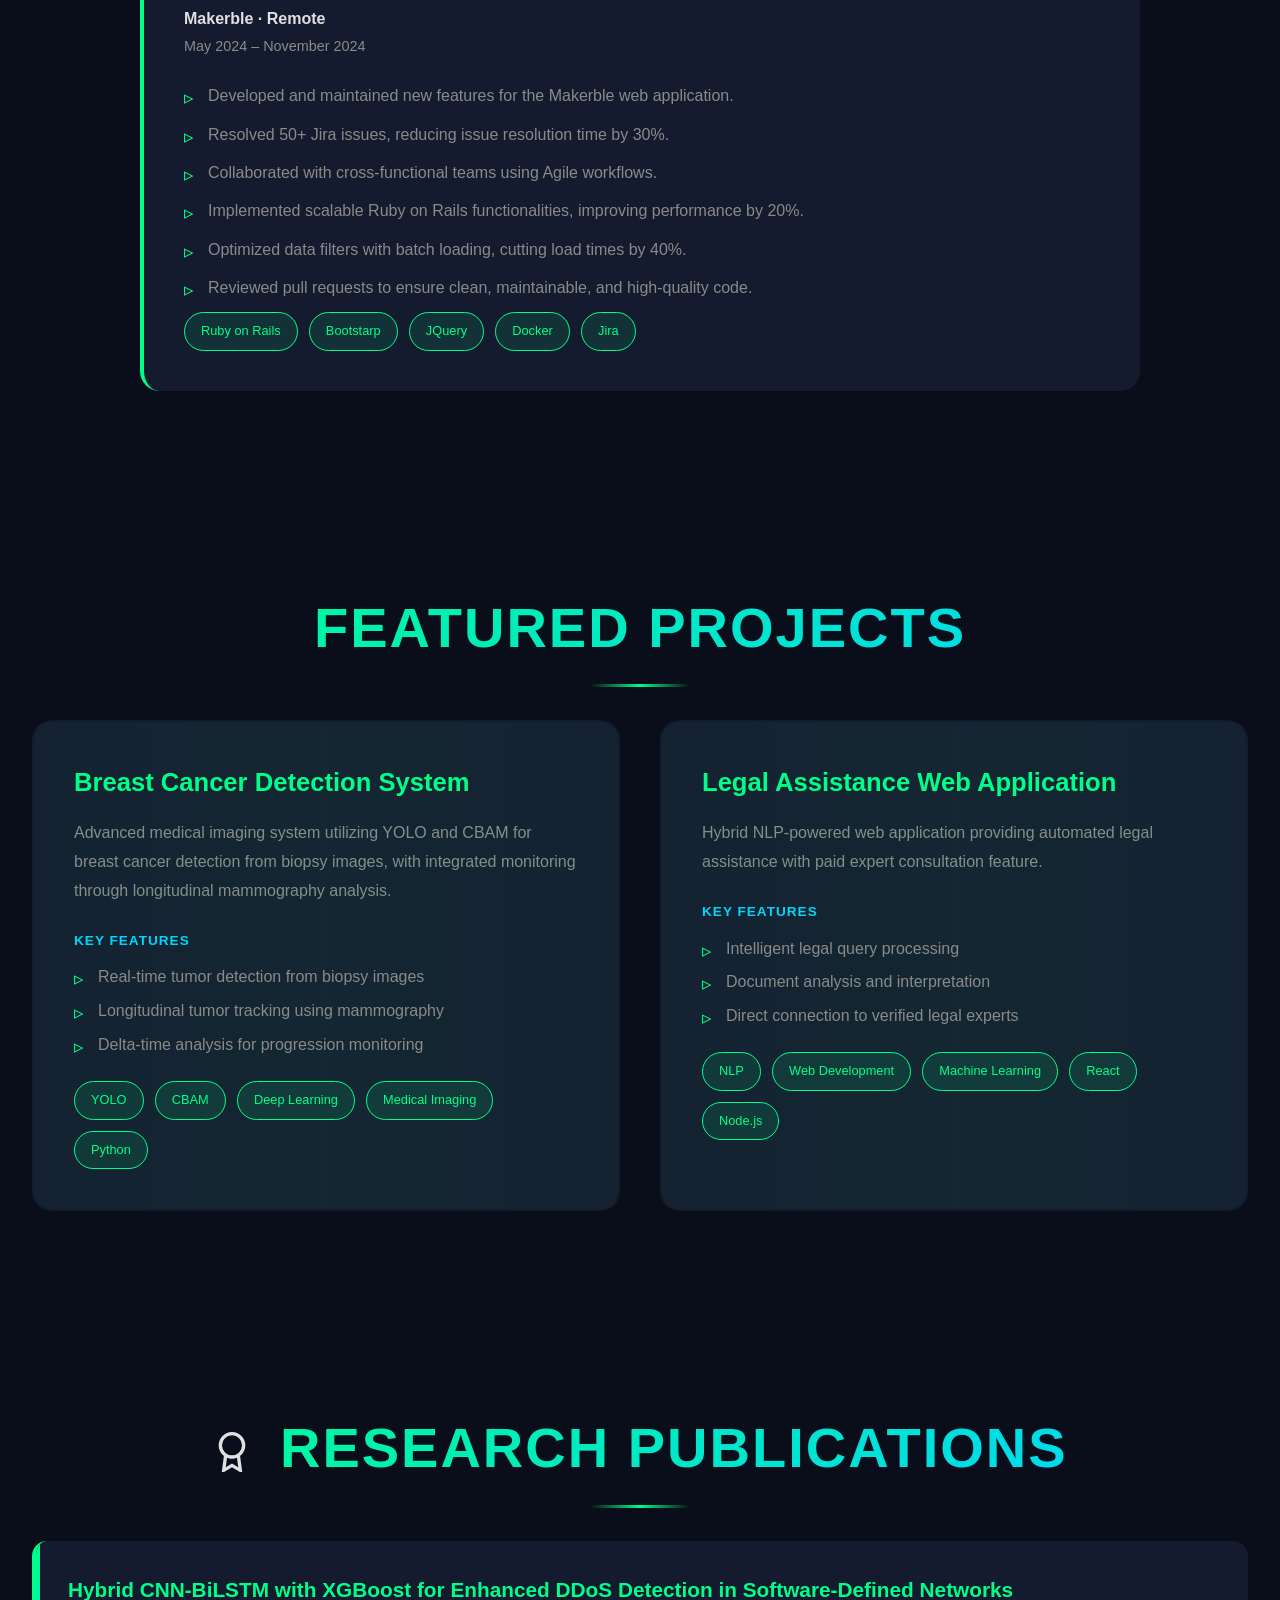
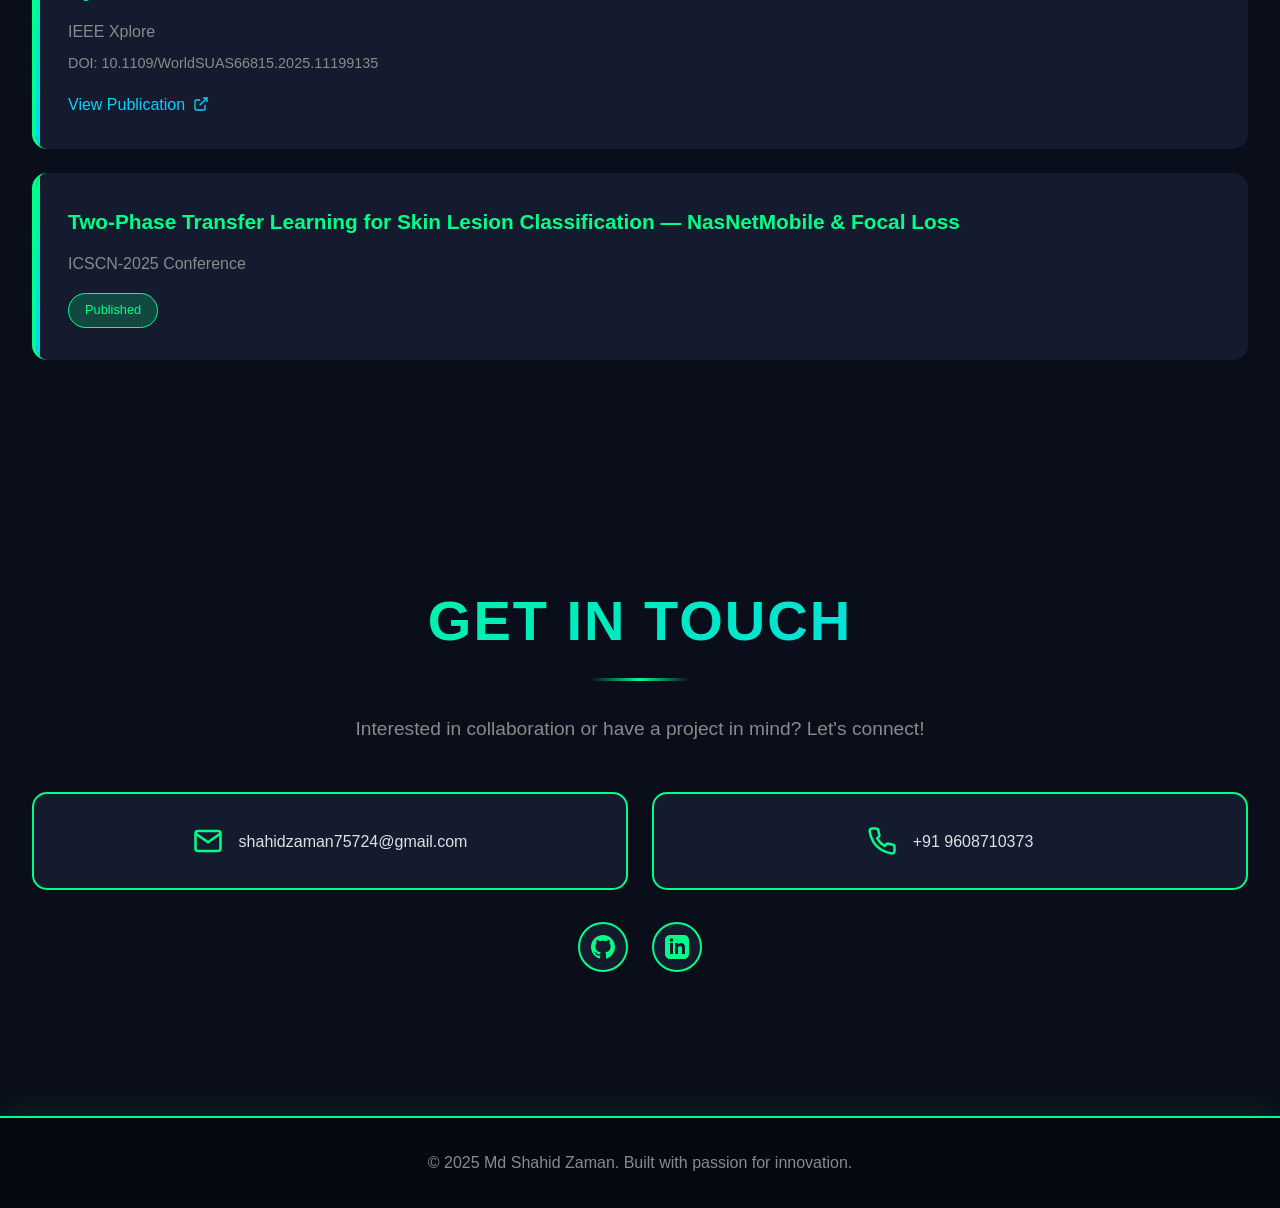
==== commit d3ef7477: "Update the tech tage" ====
--- a/index.html
+++ b/index.html
@@ -1018,6 +1018,13 @@
             <li>Optimized data filters with batch loading, cutting load times by 40%.</li>
             <li>Reviewed pull requests to ensure clean, maintainable, and high-quality code.</li>
         </ul>
+        <div class="tech-tags">
+            <span class="tech-tag">Ruby on Rails</span>
+            <span class="tech-tag">Bootstarp</span>
+            <span class="tech-tag">JQuery</span>
+            <span class="tech-tag">Docker</span>
+            <span class="tech-tag">Jira</span>
+        </div>
     </div>
 </section>
 
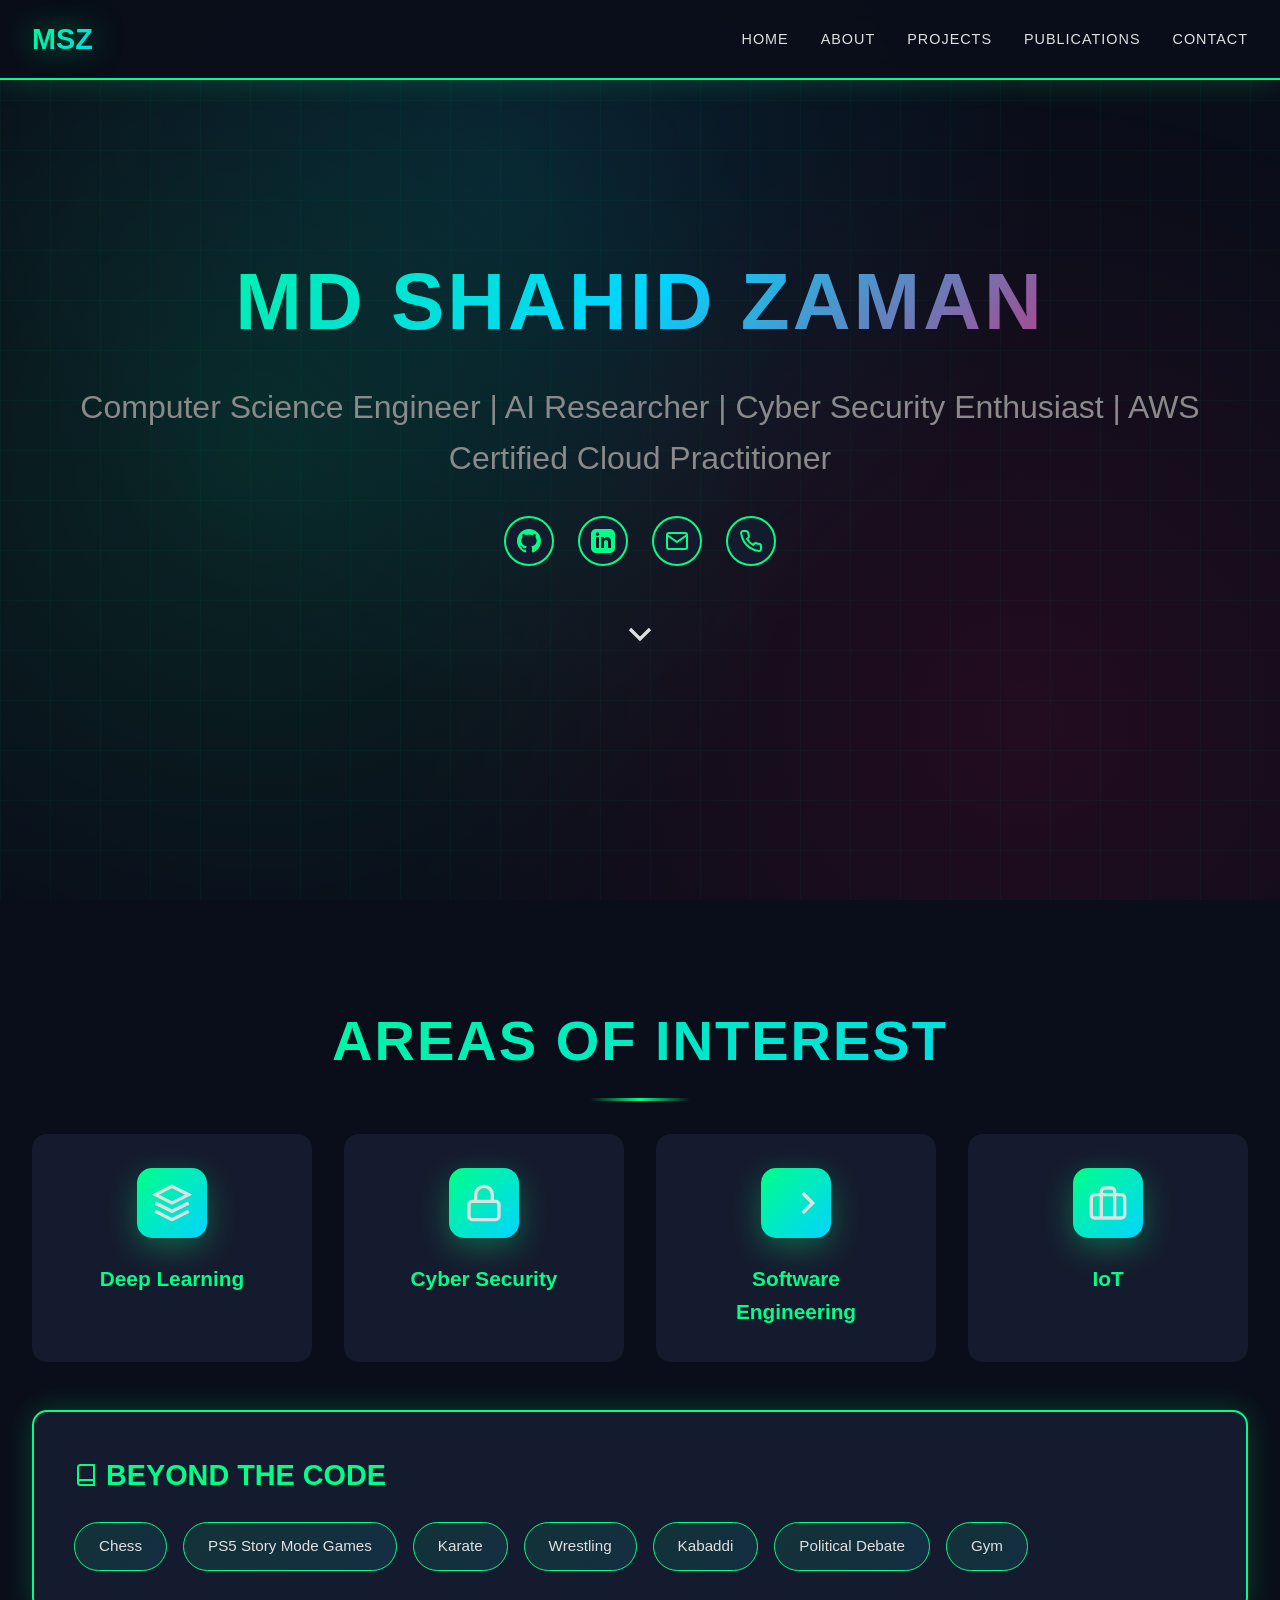
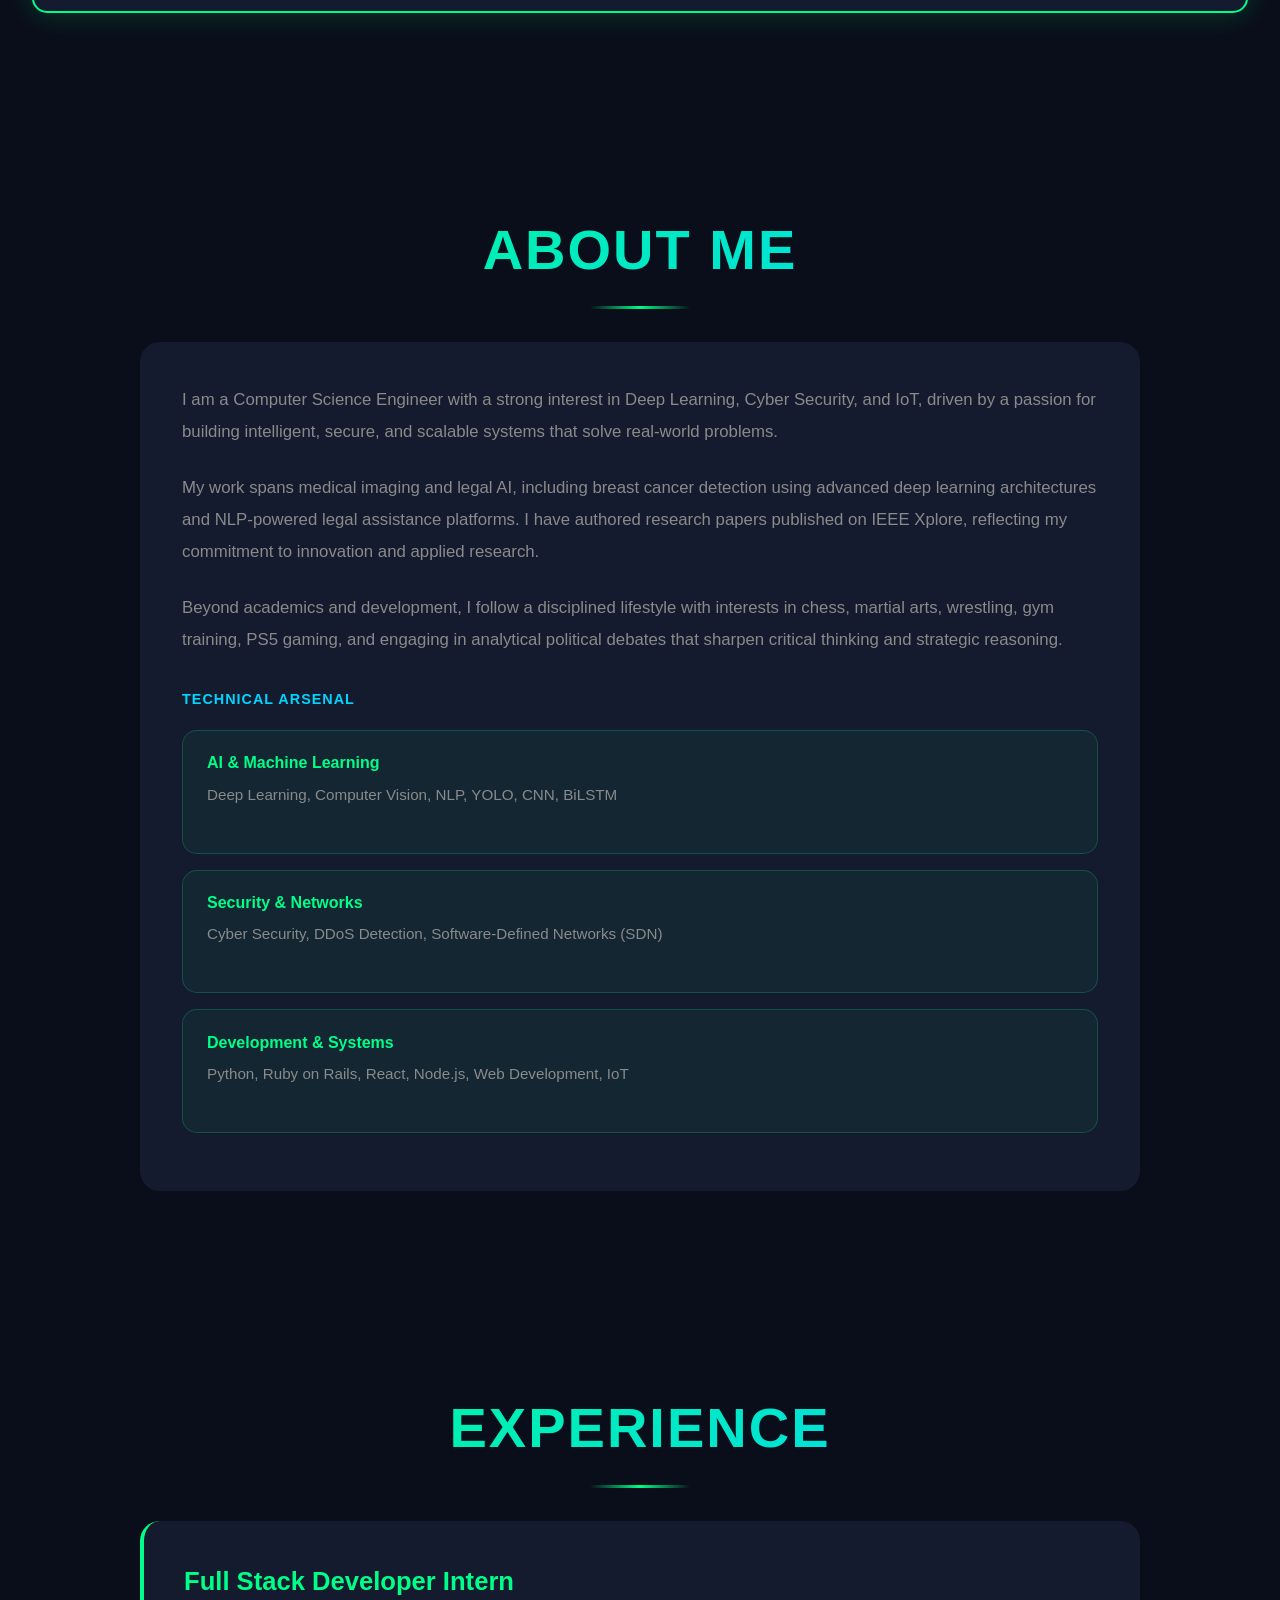
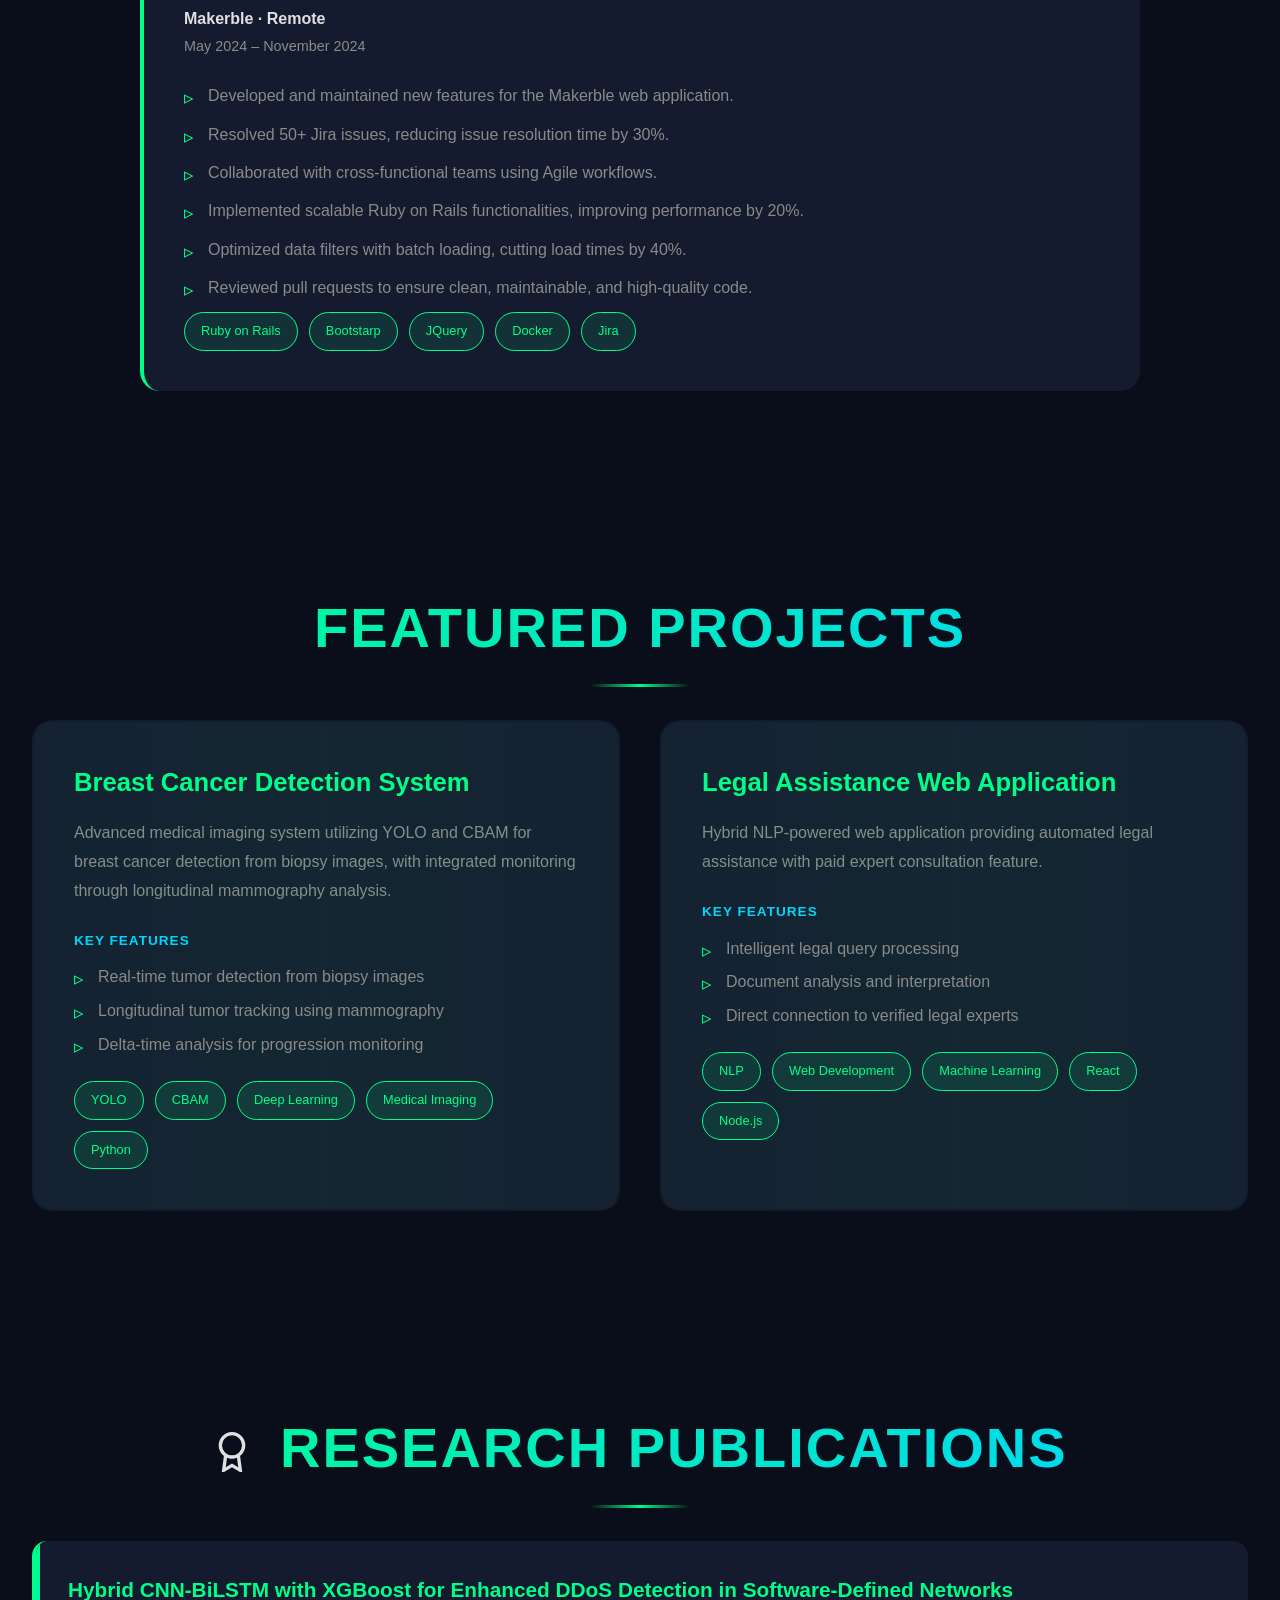
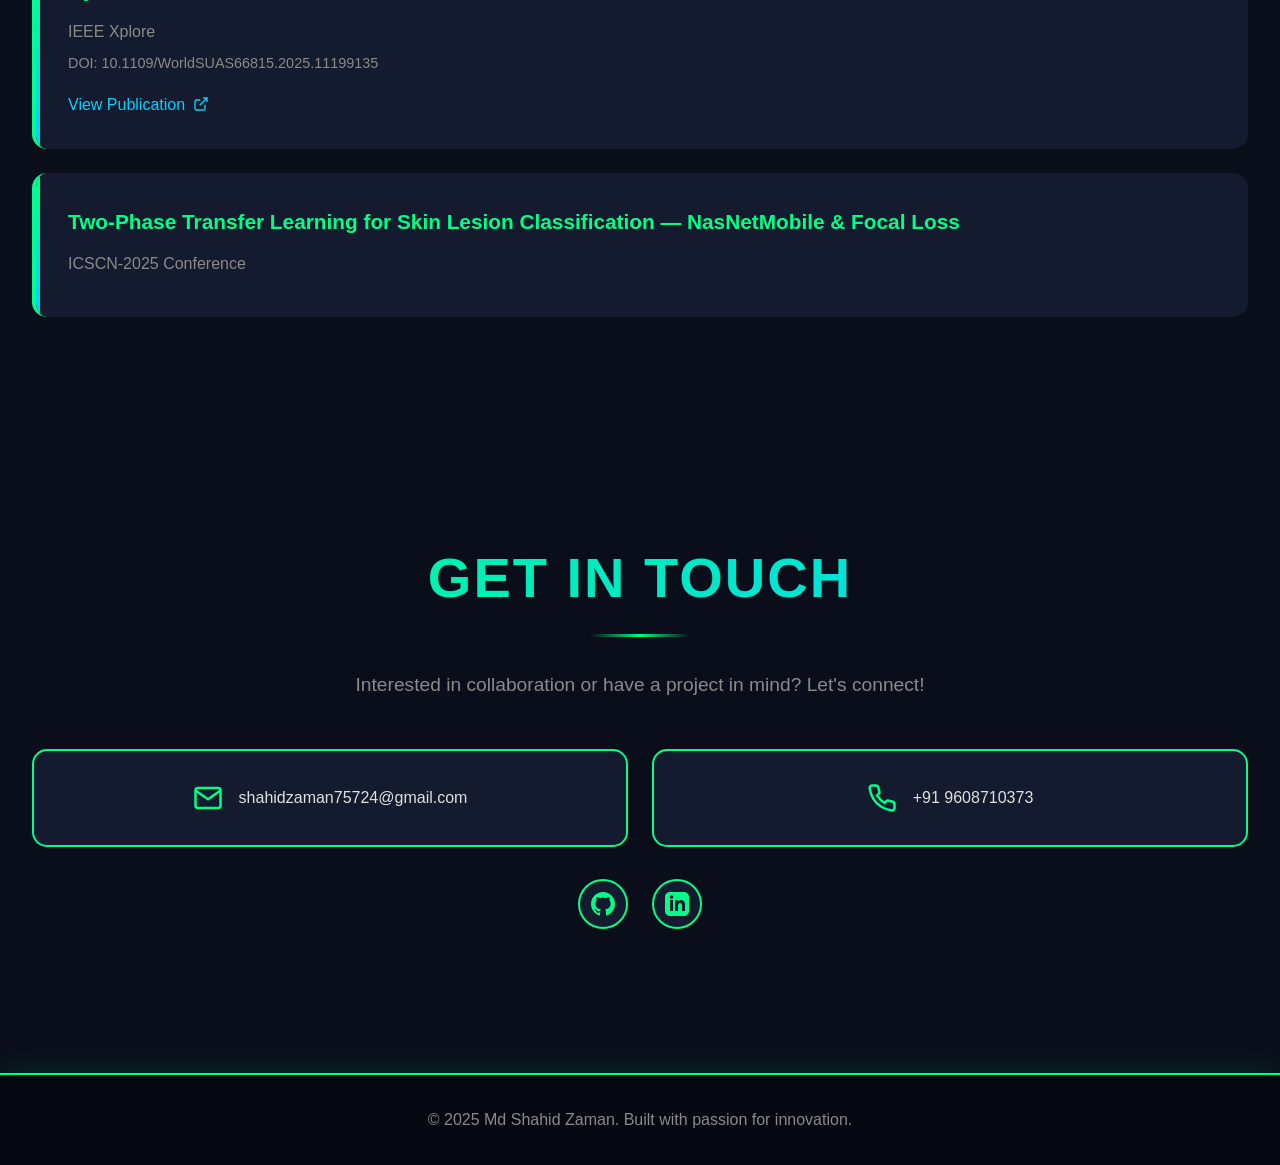
==== commit d362dada: "Update Tag Line" ====
--- a/index.html
+++ b/index.html
@@ -867,7 +867,7 @@
     <section class="hero" id="home">
         <div class="hero-content">
             <h1 class="glitch">MD SHAHID ZAMAN</h1>
-            <h2>Computer Science Engineer | AI Researcher | Security Enthusiast</h2>
+            <h2>Computer Science Engineer | AI Researcher | Cyber Security Enthusiast | AWS Certified Cloud Practitioner</h2>
             <div class="social-links">
                 <a href="https://github.com/Zaman00007" target="_blank" class="social-icon">
                     <svg viewBox="0 0 24 24" fill="currentColor"><path d="M12 0c-6.626 0-12 5.373-12 12 0 5.302 3.438 9.8 8.207 11.387.599.111.793-.261.793-.577v-2.234c-3.338.726-4.033-1.416-4.033-1.416-.546-1.387-1.333-1.756-1.333-1.756-1.089-.745.083-.729.083-.729 1.205.084 1.839 1.237 1.839 1.237 1.07 1.834 2.807 1.304 3.492.997.107-.775.418-1.305.762-1.604-2.665-.305-5.467-1.334-5.467-5.931 0-1.311.469-2.381 1.236-3.221-.124-.303-.535-1.524.117-3.176 0 0 1.008-.322 3.301 1.23.957-.266 1.983-.399 3.003-.404 1.02.005 2.047.138 3.006.404 2.291-1.552 3.297-1.23 3.297-1.23.653 1.653.242 2.874.118 3.176.77.84 1.235 1.911 1.235 3.221 0 4.609-2.807 5.624-5.479 5.921.43.372.823 1.102.823 2.222v3.293c0 .319.192.694.801.576 4.765-1.589 8.199-6.086 8.199-11.386 0-6.627-5.373-12-12-12z"/></svg>
@@ -1106,7 +1106,7 @@
     <div class="publication-card">
         <h3>Two-Phase Transfer Learning for Skin Lesion Classification — NasNetMobile & Focal Loss</h3>
         <p>ICSCN-2025 Conference</p>
-        <span class="status-badge">Published</span>
+        <!-- <span class="status-badge">Published</span> -->
     </div>
 </section>
 
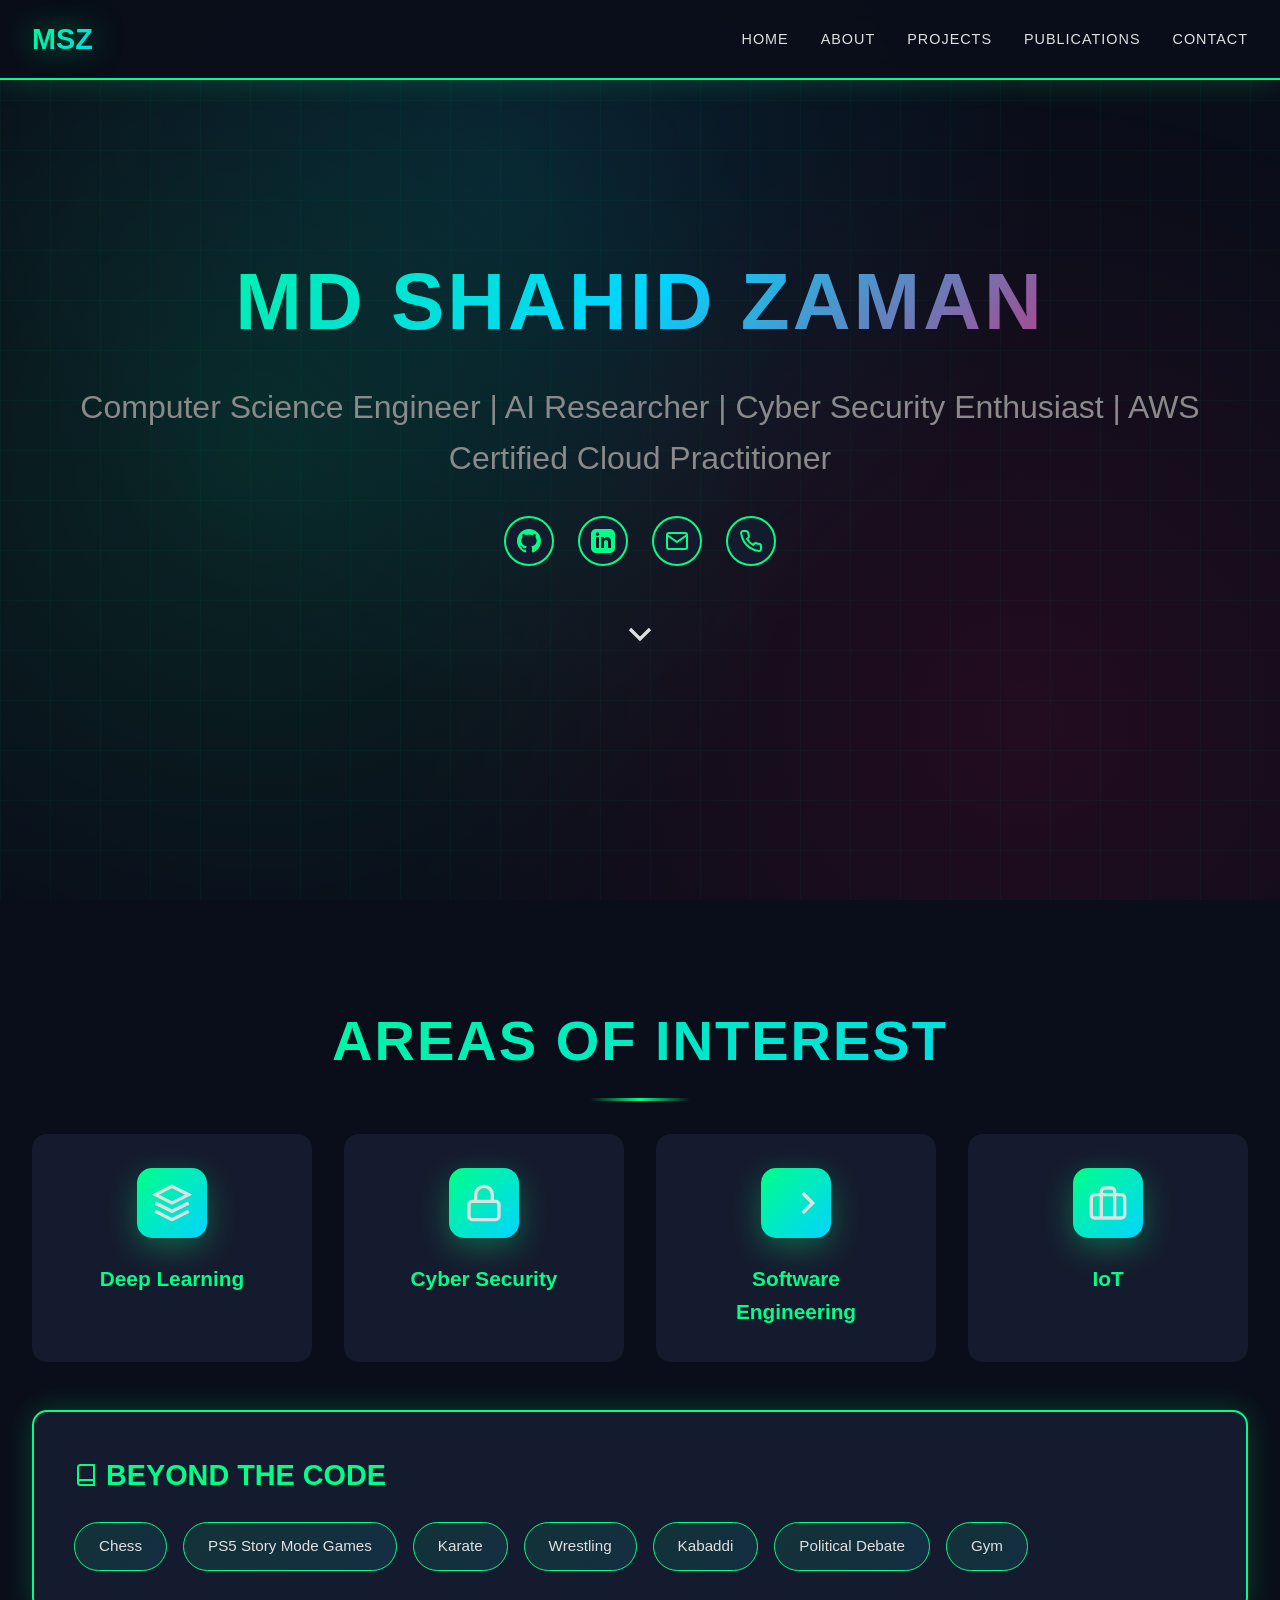
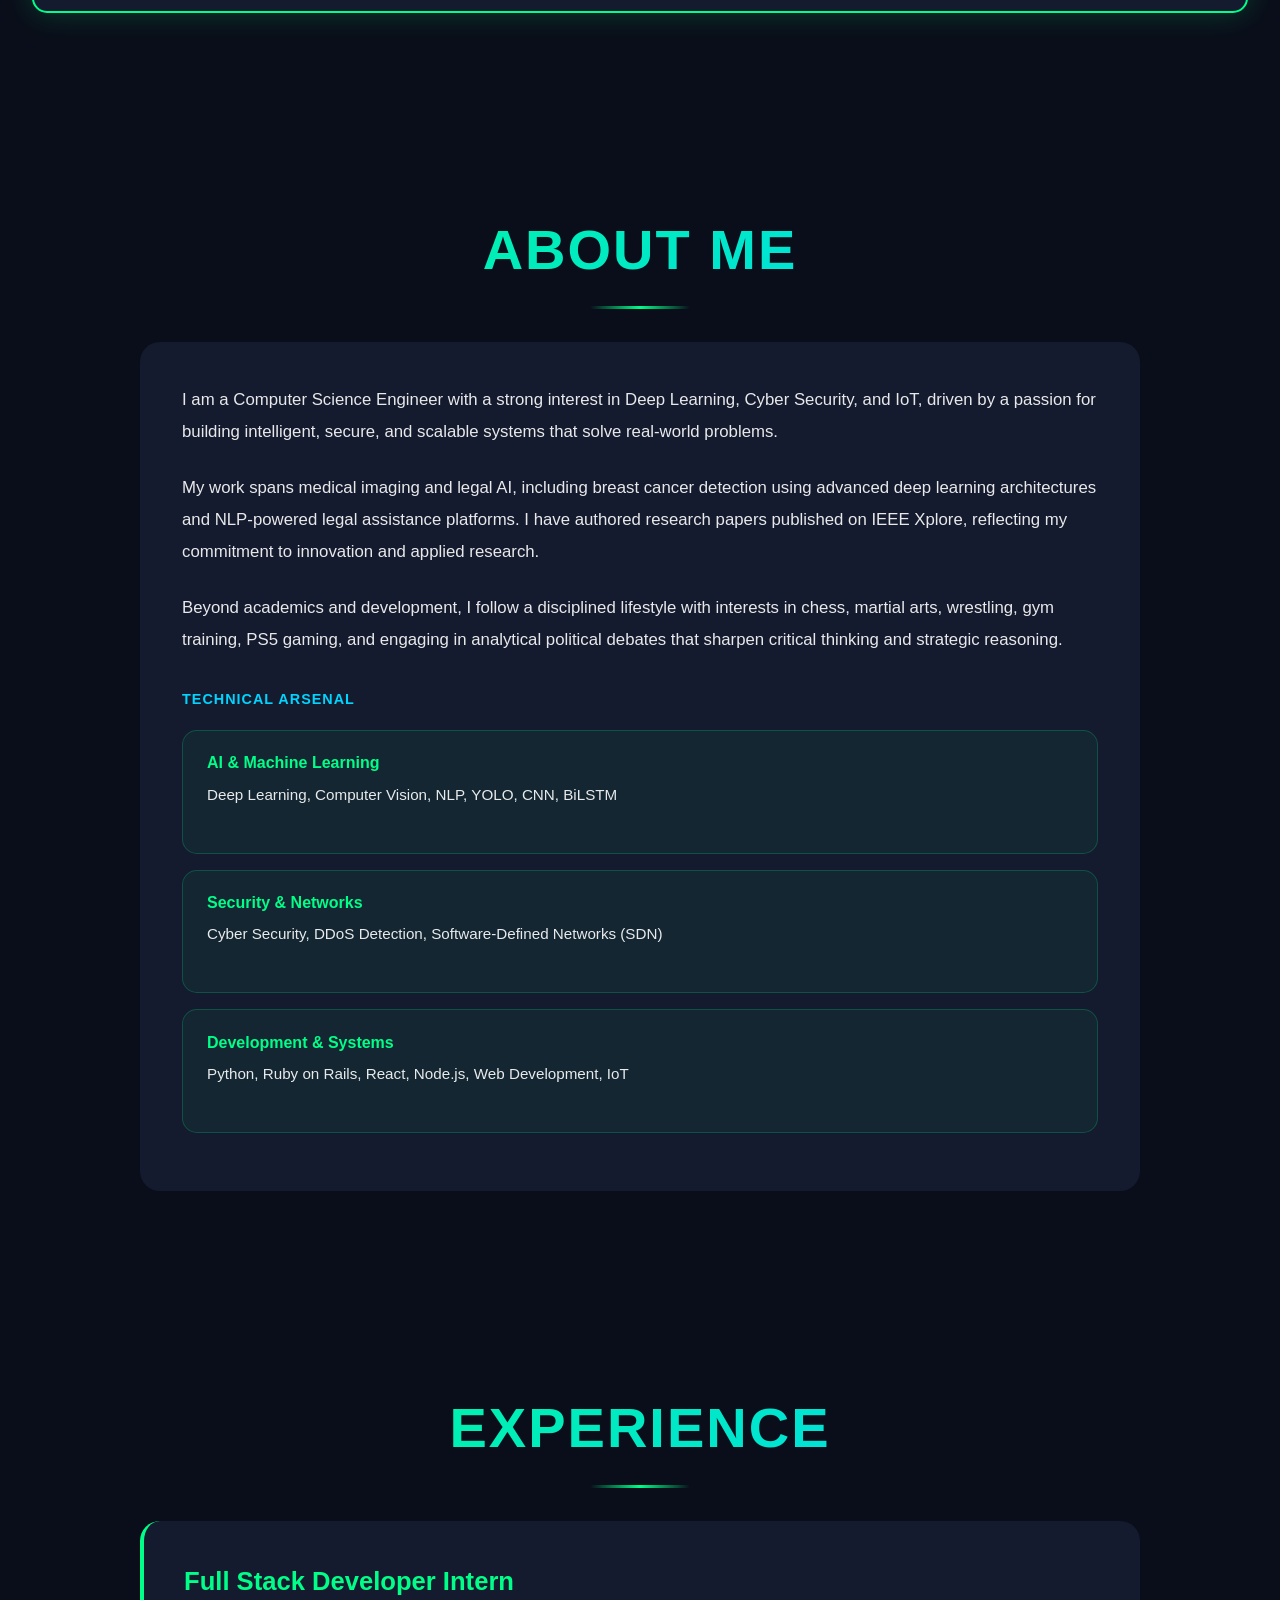
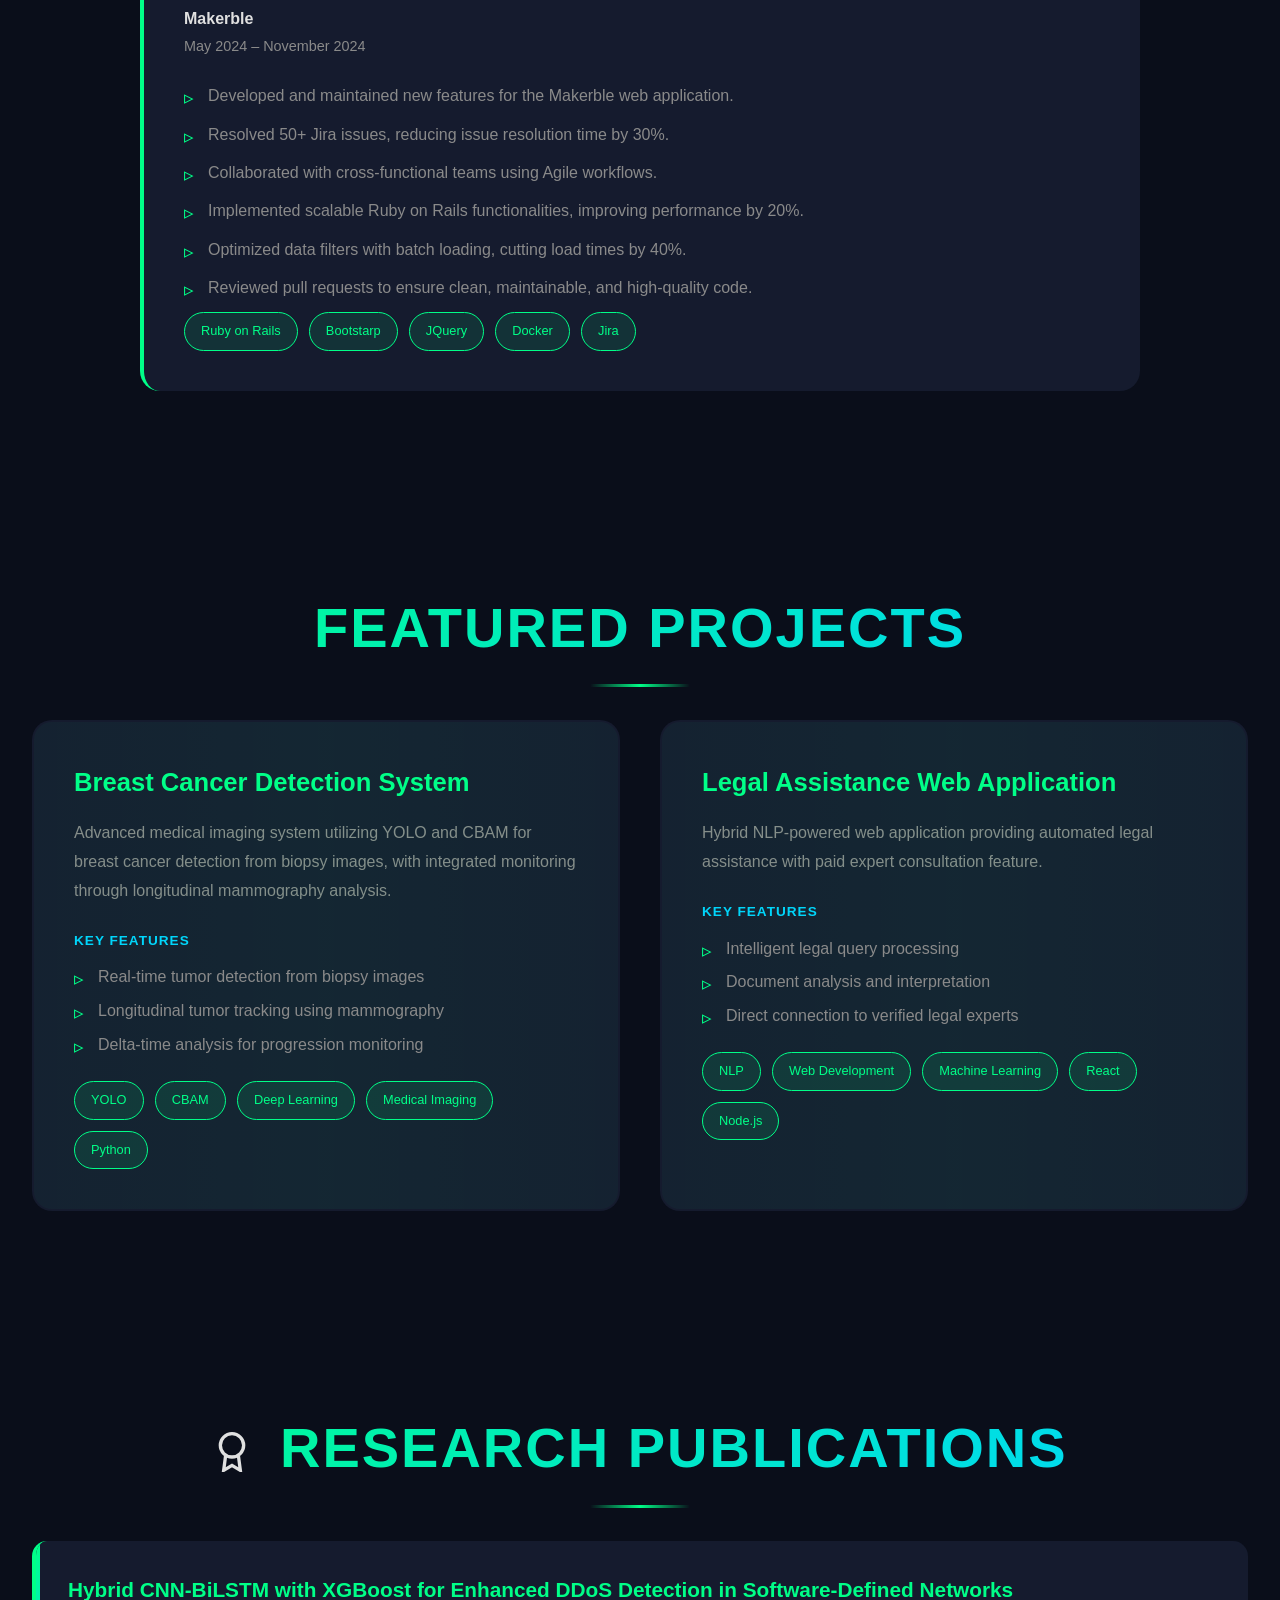
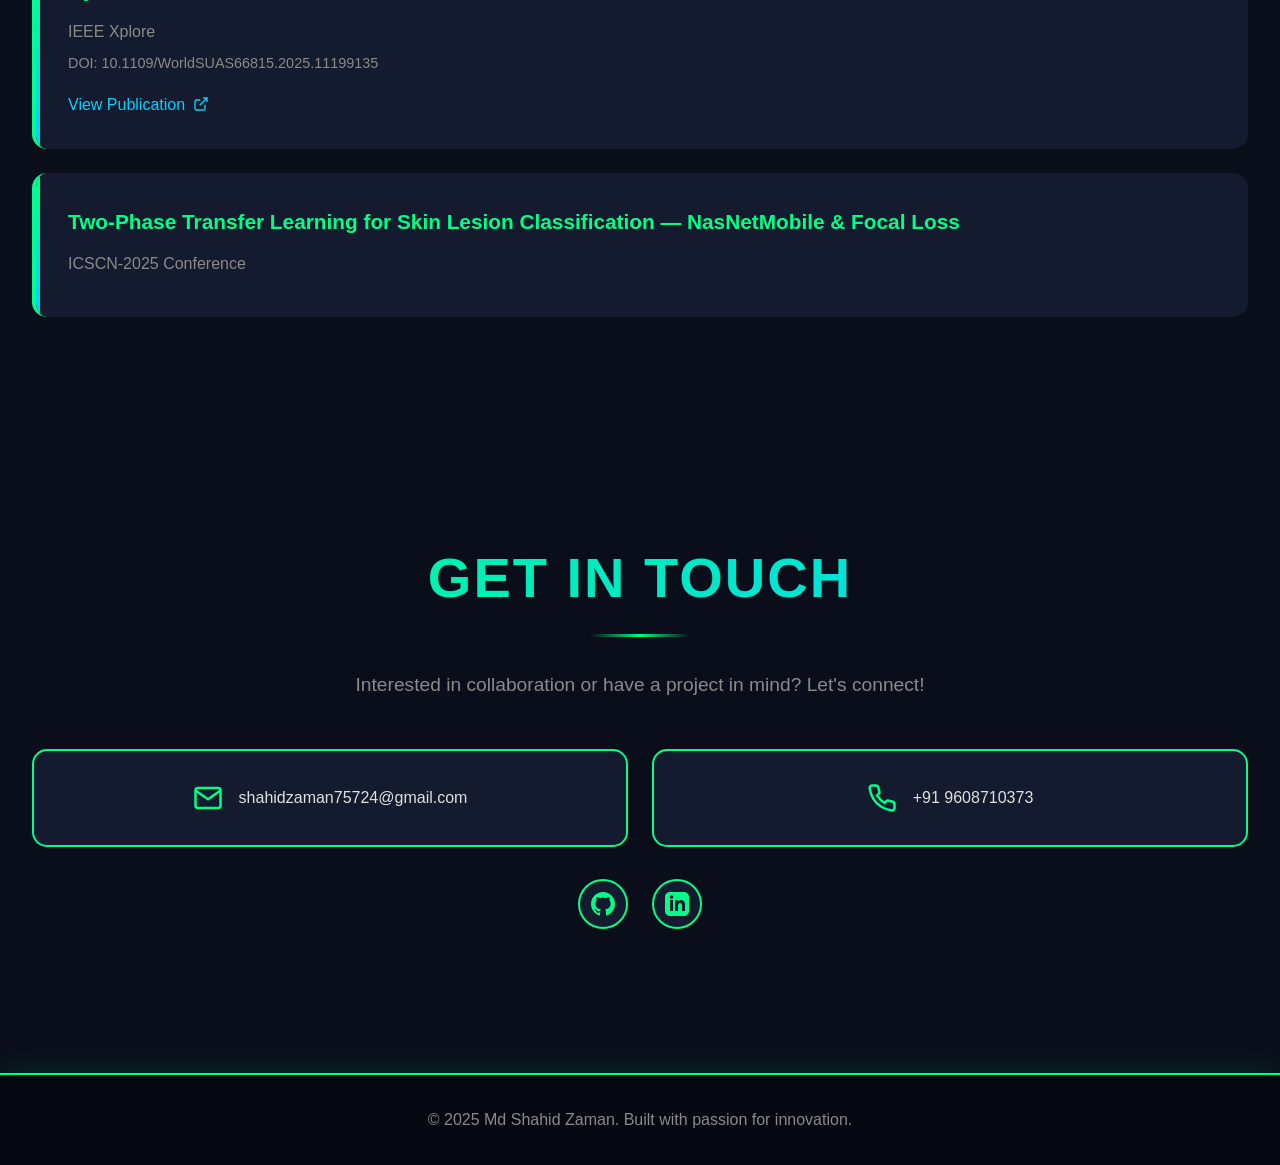
==== commit 06274734: "Fix minor bugs" ====
--- a/index.html
+++ b/index.html
@@ -761,6 +761,11 @@
     font-size: 0.95rem;
     color: var(--text-dim);
 }
+
+#about .about-card p {
+    color: rgba(255, 255, 255, 0.9);
+}
+
 
 /* =======================
    EXPERIENCE SECTION
@@ -1007,7 +1012,7 @@
 
     <div class="experience-card">
         <h3>Full Stack Developer Intern</h3>
-        <p class="experience-org">Makerble · Remote</p>
+        <p class="experience-org">Makerble</p>
         <p class="experience-duration">May 2024 – November 2024</p>
 
         <ul class="experience-list">
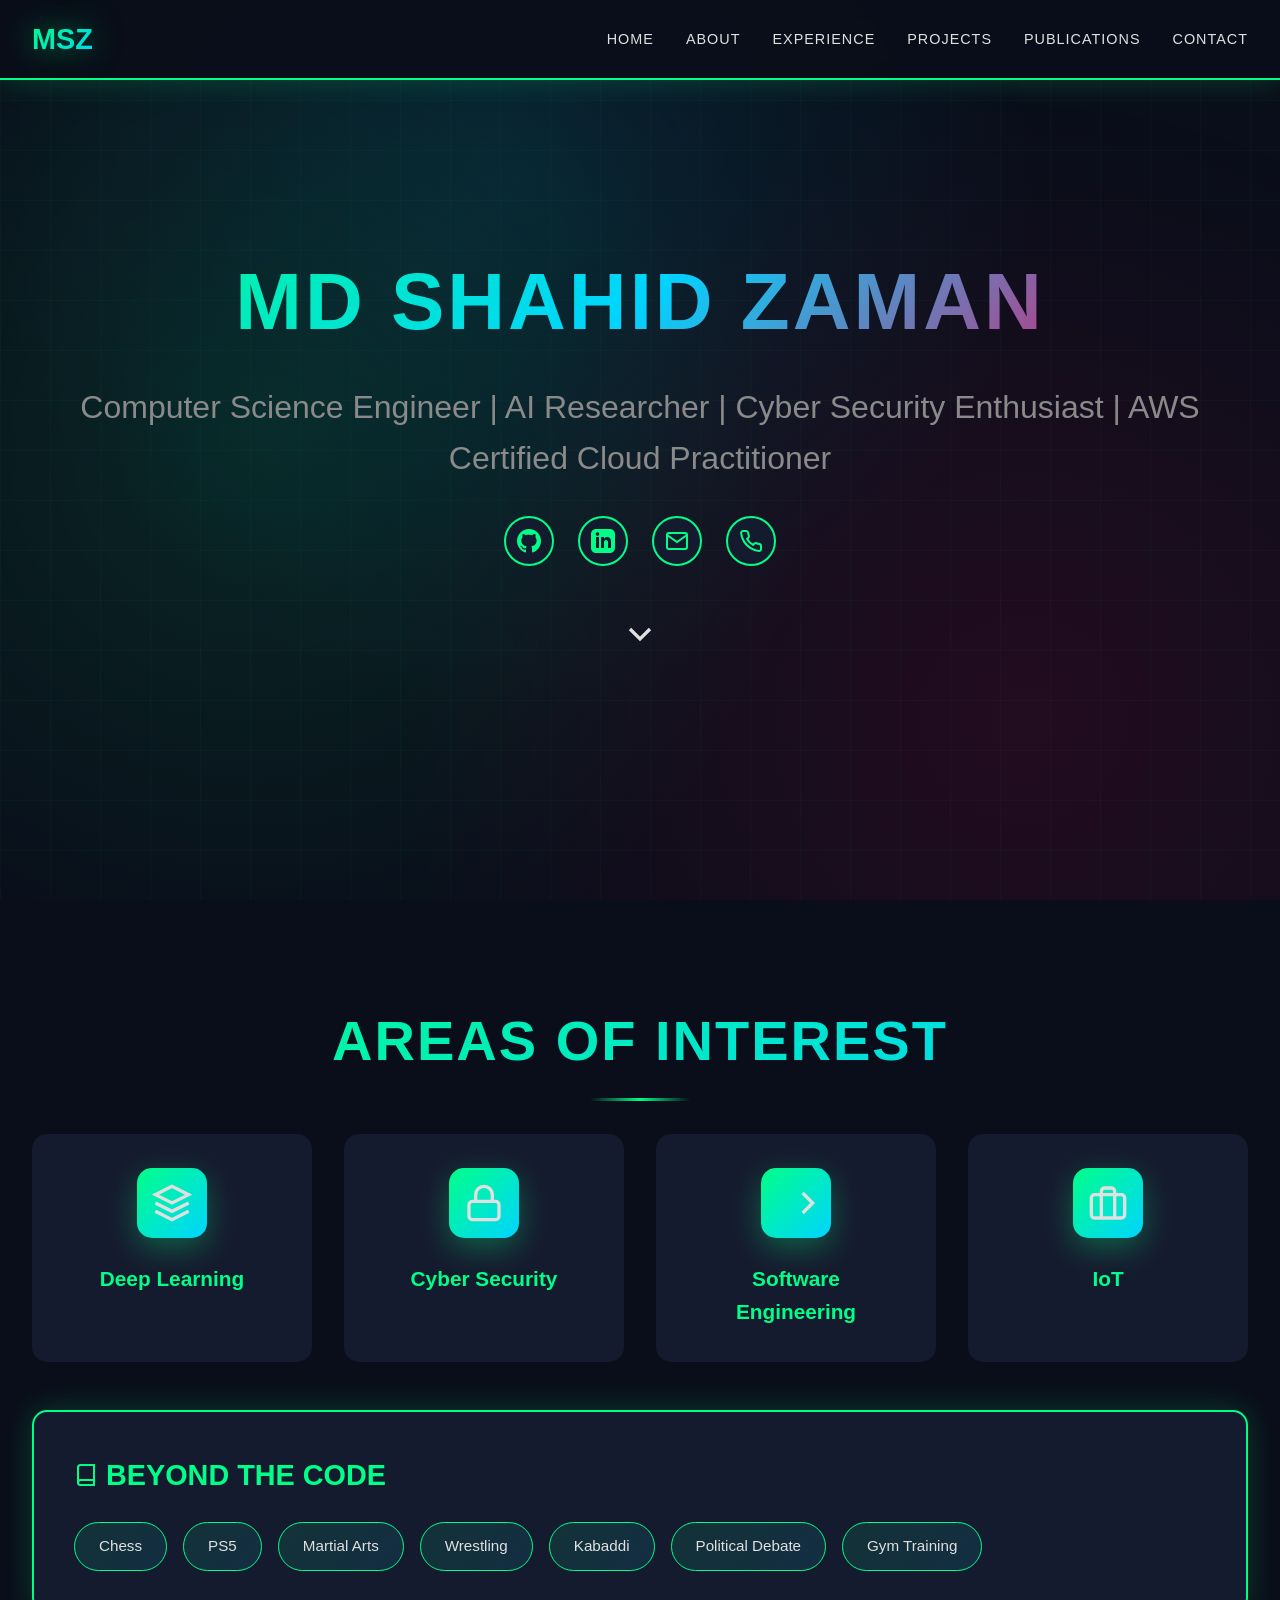
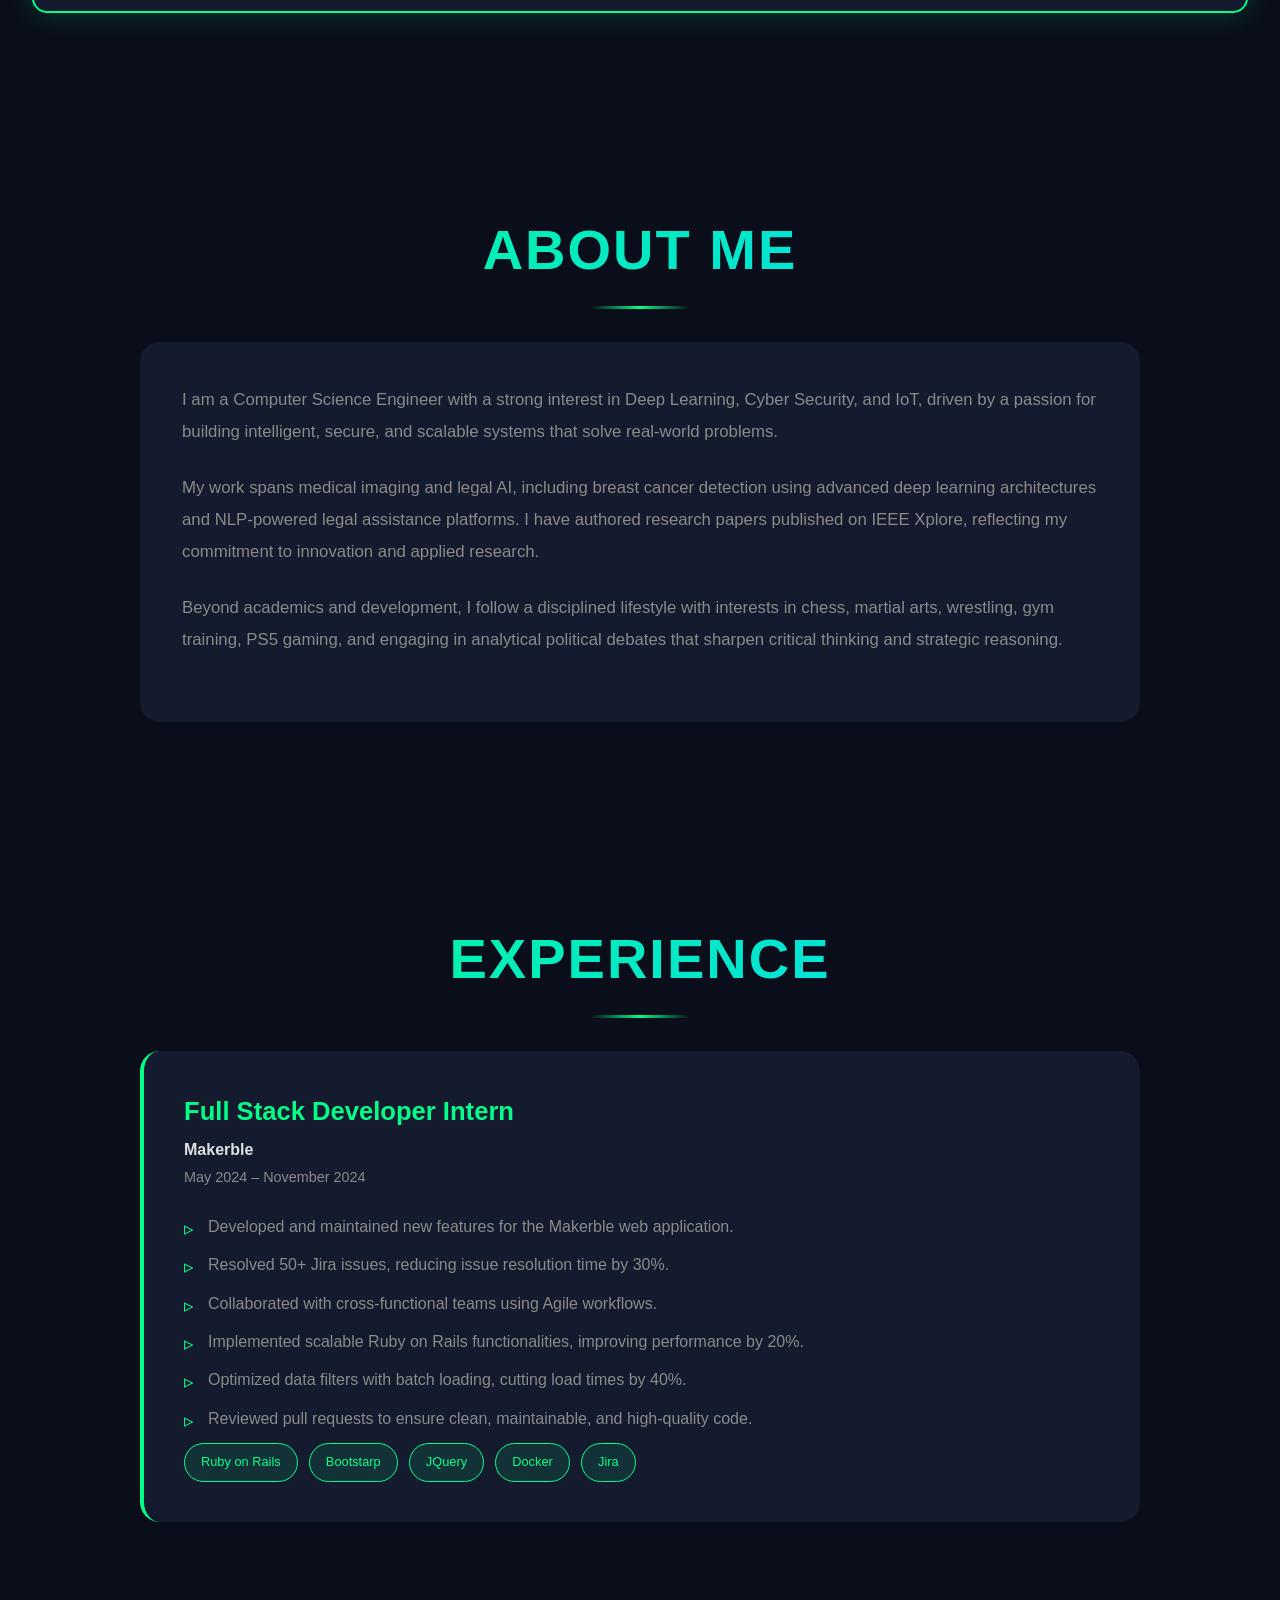
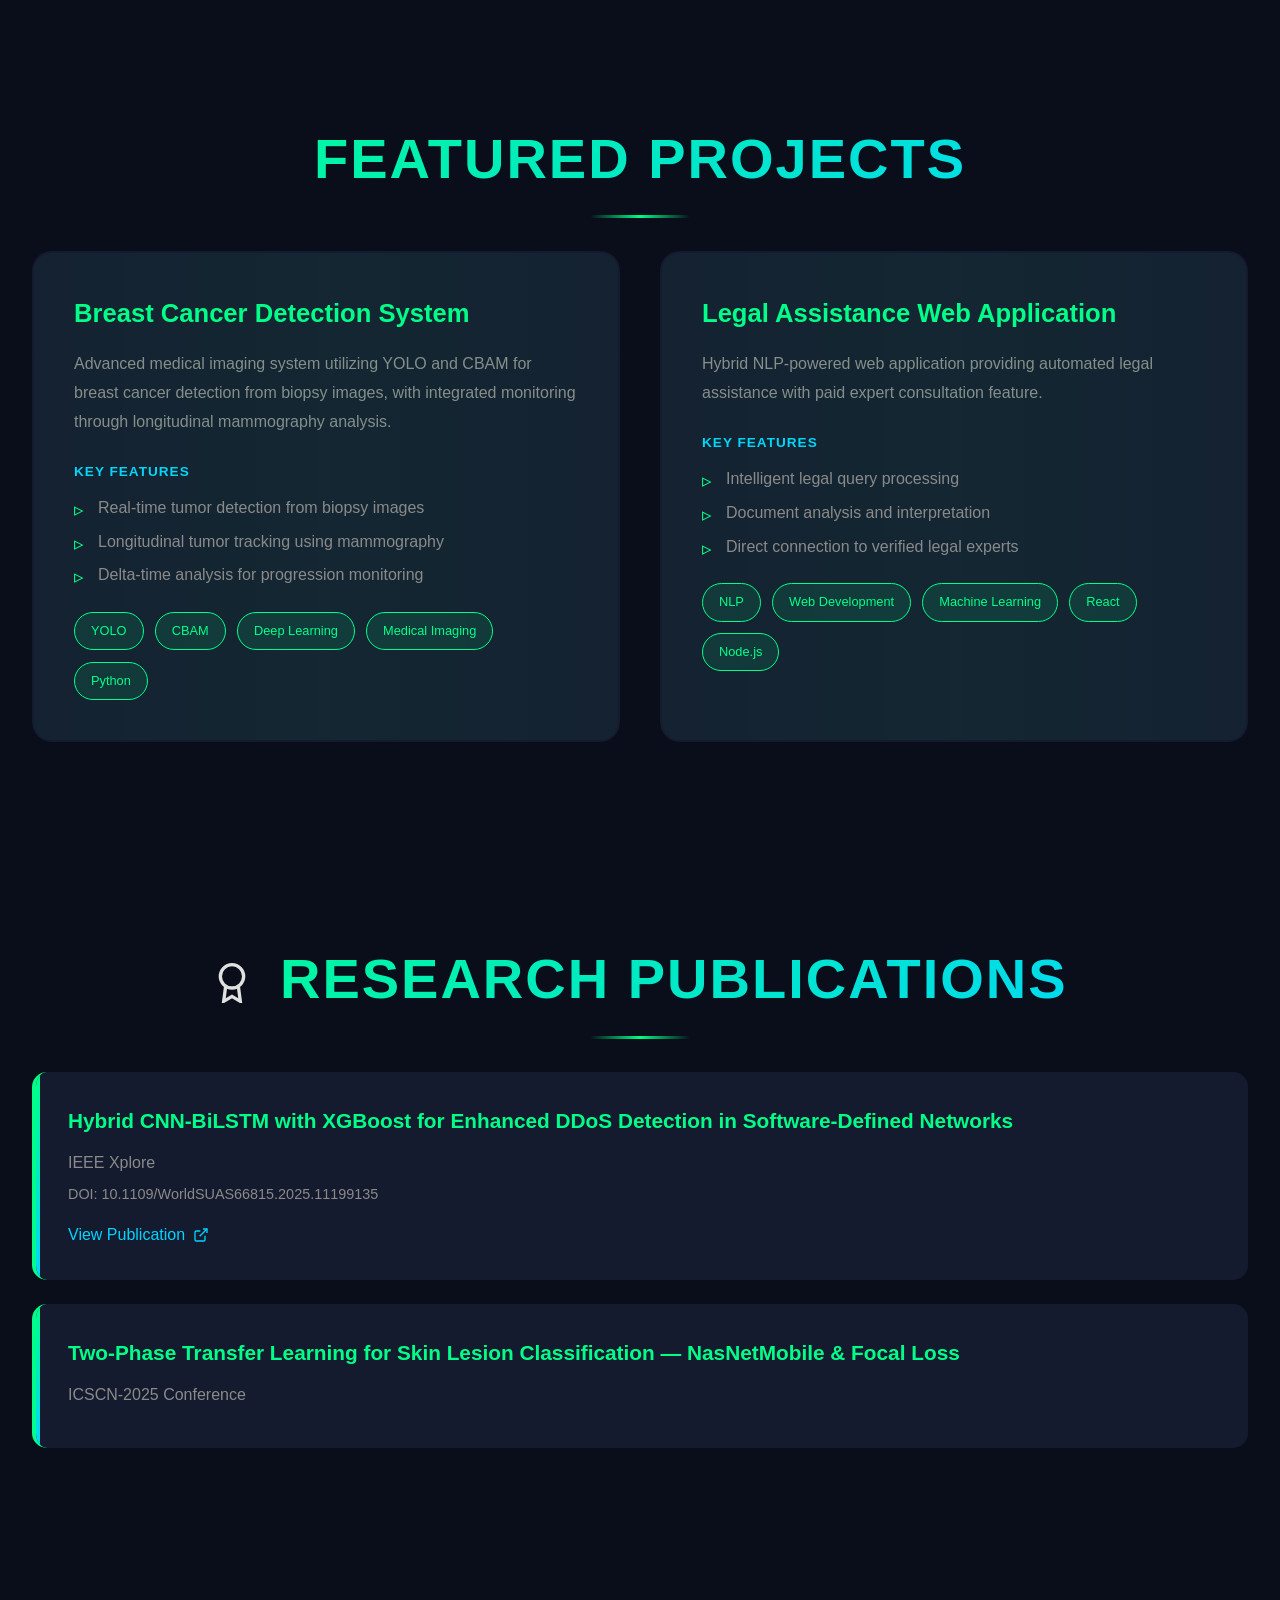
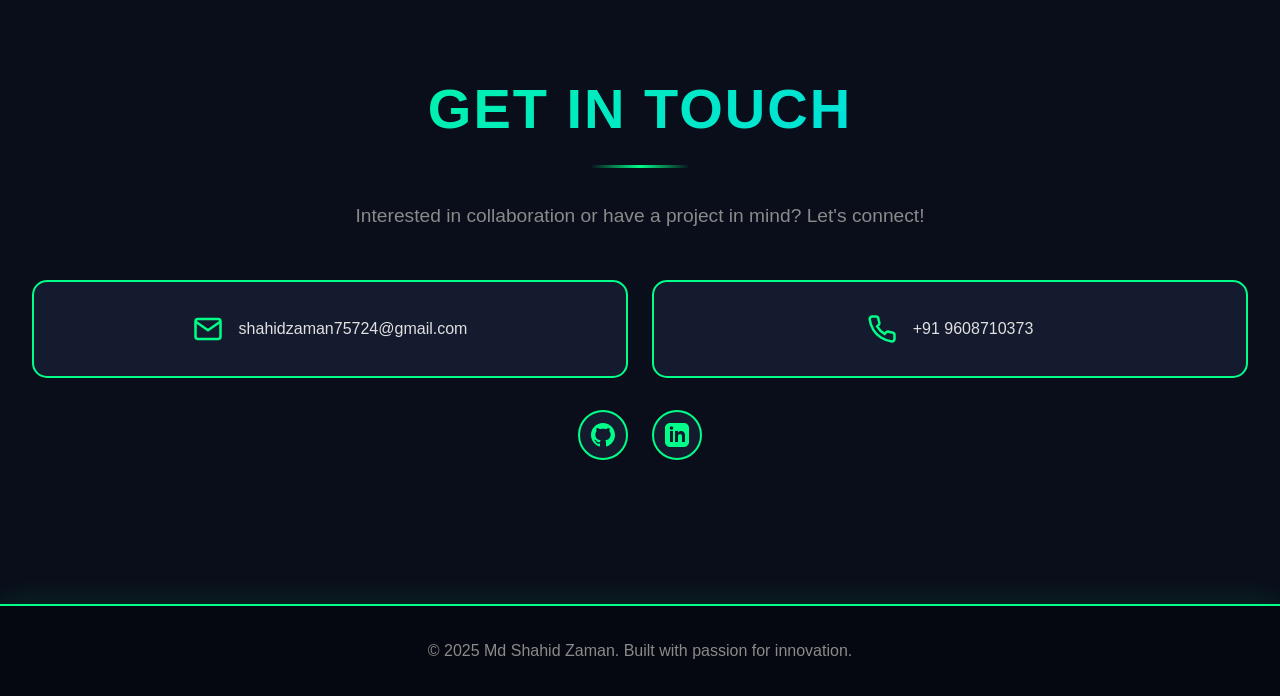
==== commit 4ceebbb2: "Fix About Section bugs" ====
--- a/index.html
+++ b/index.html
@@ -4,851 +4,7 @@
     <meta charset="UTF-8">
     <meta name="viewport" content="width=device-width, initial-scale=1.0">
     <title>Md Shahid Zaman - Portfolio</title>
-    <style>
-        * {
-            margin: 0;
-            padding: 0;
-            box-sizing: border-box;
-        }
-
-        :root {
-            --primary: #00ff88;
-            --secondary: #ff0055;
-            --accent: #00d4ff;
-            --dark-bg: #0a0e1a;
-            --darker-bg: #050810;
-            --card-bg: #151b2e;
-            --text: #e0e0e0;
-            --text-dim: #8a8a8a;
-        }
-
-        body {
-            font-family: 'Segoe UI', Tahoma, Geneva, Verdana, sans-serif;
-            background: var(--dark-bg);
-            color: var(--text);
-            overflow-x: hidden;
-            line-height: 1.6;
-        }
-
-        /* Animated Background */
-        .bg-animation {
-            position: fixed;
-            top: 0;
-            left: 0;
-            width: 100%;
-            height: 100%;
-            z-index: -1;
-            background: 
-                radial-gradient(circle at 20% 50%, rgba(0, 255, 136, 0.1) 0%, transparent 50%),
-                radial-gradient(circle at 80% 80%, rgba(255, 0, 85, 0.1) 0%, transparent 50%),
-                radial-gradient(circle at 40% 20%, rgba(0, 212, 255, 0.1) 0%, transparent 50%);
-            animation: bgPulse 10s ease-in-out infinite;
-        }
-
-        @keyframes bgPulse {
-            0%, 100% { opacity: 0.5; transform: scale(1); }
-            50% { opacity: 0.8; transform: scale(1.1); }
-        }
-
-        /* Grid Pattern Overlay */
-        .grid-overlay {
-            position: fixed;
-            top: 0;
-            left: 0;
-            width: 100%;
-            height: 100%;
-            z-index: -1;
-            background-image: 
-                linear-gradient(rgba(0, 255, 136, 0.03) 1px, transparent 1px),
-                linear-gradient(90deg, rgba(0, 255, 136, 0.03) 1px, transparent 1px);
-            background-size: 50px 50px;
-            animation: gridMove 20s linear infinite;
-        }
-
-        @keyframes gridMove {
-            0% { transform: translate(0, 0); }
-            100% { transform: translate(50px, 50px); }
-        }
-
-        /* Navigation */
-        nav {
-            position: fixed;
-            top: 0;
-            width: 100%;
-            padding: 1rem 2rem;
-            background: rgba(10, 14, 26, 0.95);
-            backdrop-filter: blur(10px);
-            border-bottom: 2px solid var(--primary);
-            z-index: 1000;
-            transition: all 0.3s ease;
-            box-shadow: 0 0 30px rgba(0, 255, 136, 0.2);
-        }
-
-        nav.scrolled {
-            padding: 0.5rem 2rem;
-            box-shadow: 0 0 50px rgba(0, 255, 136, 0.4);
-        }
-
-        .nav-container {
-            max-width: 1400px;
-            margin: 0 auto;
-            display: flex;
-            justify-content: space-between;
-            align-items: center;
-        }
-
-        .logo {
-            font-size: 1.8rem;
-            font-weight: bold;
-            background: linear-gradient(135deg, var(--primary), var(--accent));
-            -webkit-background-clip: text;
-            -webkit-text-fill-color: transparent;
-            text-shadow: 0 0 30px rgba(0, 255, 136, 0.5);
-            animation: glowPulse 2s ease-in-out infinite;
-        }
-
-        @keyframes glowPulse {
-            0%, 100% { filter: drop-shadow(0 0 10px rgba(0, 255, 136, 0.5)); }
-            50% { filter: drop-shadow(0 0 20px rgba(0, 255, 136, 0.8)); }
-        }
-
-        .nav-links {
-            display: flex;
-            gap: 2rem;
-            list-style: none;
-        }
-
-        .nav-links a {
-            color: var(--text);
-            text-decoration: none;
-            font-weight: 500;
-            position: relative;
-            transition: all 0.3s ease;
-            text-transform: uppercase;
-            font-size: 0.9rem;
-            letter-spacing: 1px;
-        }
-
-        .nav-links a:hover {
-            color: var(--primary);
-            text-shadow: 0 0 10px var(--primary);
-        }
-
-        .nav-links a::after {
-            content: '';
-            position: absolute;
-            bottom: -5px;
-            left: 0;
-            width: 0;
-            height: 2px;
-            background: linear-gradient(90deg, var(--primary), var(--accent));
-            transition: width 0.3s ease;
-        }
-
-        .nav-links a:hover::after {
-            width: 100%;
-        }
-
-        /* Hero Section */
-        .hero {
-            min-height: 100vh;
-            display: flex;
-            align-items: center;
-            justify-content: center;
-            text-align: center;
-            padding: 2rem;
-            position: relative;
-            overflow: hidden;
-        }
-
-        .hero-content {
-            z-index: 10;
-            animation: fadeInUp 1s ease;
-        }
-
-        @keyframes fadeInUp {
-            from {
-                opacity: 0;
-                transform: translateY(30px);
-            }
-            to {
-                opacity: 1;
-                transform: translateY(0);
-            }
-        }
-
-        .hero h1 {
-            font-size: clamp(2.5rem, 8vw, 5rem);
-            font-weight: 900;
-            background: linear-gradient(135deg, var(--primary) 0%, var(--accent) 50%, var(--secondary) 100%);
-            -webkit-background-clip: text;
-            -webkit-text-fill-color: transparent;
-            margin-bottom: 1rem;
-            text-transform: uppercase;
-            letter-spacing: 3px;
-            animation: heroGlow 3s ease-in-out infinite;
-        }
-
-        @keyframes heroGlow {
-            0%, 100% { 
-                filter: drop-shadow(0 0 20px rgba(0, 255, 136, 0.5)) 
-                        drop-shadow(0 0 40px rgba(0, 212, 255, 0.3)); 
-            }
-            50% { 
-                filter: drop-shadow(0 0 40px rgba(0, 255, 136, 0.8)) 
-                        drop-shadow(0 0 60px rgba(0, 212, 255, 0.5)); 
-            }
-        }
-
-        .hero h2 {
-            font-size: clamp(1.2rem, 3vw, 2rem);
-            color: var(--text-dim);
-            margin-bottom: 2rem;
-            font-weight: 300;
-        }
-
-        .social-links {
-            display: flex;
-            justify-content: center;
-            gap: 1.5rem;
-            margin-bottom: 3rem;
-        }
-
-        .social-icon {
-            width: 50px;
-            height: 50px;
-            background: var(--card-bg);
-            border: 2px solid var(--primary);
-            border-radius: 50%;
-            display: flex;
-            align-items: center;
-            justify-content: center;
-            color: var(--primary);
-            text-decoration: none;
-            transition: all 0.3s ease;
-            position: relative;
-            overflow: hidden;
-        }
-
-        .social-icon::before {
-            content: '';
-            position: absolute;
-            top: 50%;
-            left: 50%;
-            width: 0;
-            height: 0;
-            background: var(--primary);
-            border-radius: 50%;
-            transform: translate(-50%, -50%);
-            transition: all 0.4s ease;
-        }
-
-        .social-icon:hover {
-            transform: translateY(-5px) scale(1.1);
-            box-shadow: 0 0 30px var(--primary);
-            border-color: var(--accent);
-        }
-
-        .social-icon:hover::before {
-            width: 100%;
-            height: 100%;
-        }
-
-        .social-icon svg {
-            width: 24px;
-            height: 24px;
-            position: relative;
-            z-index: 1;
-            transition: all 0.3s ease;
-        }
-
-        .social-icon:hover svg {
-            color: var(--dark-bg);
-        }
-
-        .scroll-indicator {
-            animation: bounce 2s infinite;
-            cursor: pointer;
-        }
-
-        @keyframes bounce {
-            0%, 20%, 50%, 80%, 100% { transform: translateY(0); }
-            40% { transform: translateY(-20px); }
-            60% { transform: translateY(-10px); }
-        }
-
-        /* Section Styles */
-        section {
-            padding: 6rem 2rem;
-            max-width: 1400px;
-            margin: 0 auto;
-        }
-
-        .section-title {
-            font-size: clamp(2rem, 5vw, 3.5rem);
-            text-align: center;
-            margin-bottom: 3rem;
-            background: linear-gradient(135deg, var(--primary), var(--accent));
-            -webkit-background-clip: text;
-            -webkit-text-fill-color: transparent;
-            text-transform: uppercase;
-            letter-spacing: 2px;
-            position: relative;
-        }
-
-        .section-title::after {
-            content: '';
-            position: absolute;
-            bottom: -15px;
-            left: 50%;
-            transform: translateX(-50%);
-            width: 100px;
-            height: 3px;
-            background: linear-gradient(90deg, transparent, var(--primary), transparent);
-        }
-
-        /* Interest Cards */
-        .interests-grid {
-            display: grid;
-            grid-template-columns: repeat(auto-fit, minmax(250px, 1fr));
-            gap: 2rem;
-            margin-bottom: 3rem;
-        }
-
-        .interest-card {
-            background: var(--card-bg);
-            padding: 2rem;
-            border-radius: 15px;
-            border: 2px solid transparent;
-            transition: all 0.4s ease;
-            position: relative;
-            overflow: hidden;
-        }
-
-        .interest-card::before {
-            content: '';
-            position: absolute;
-            top: 0;
-            left: -100%;
-            width: 100%;
-            height: 100%;
-            background: linear-gradient(90deg, transparent, rgba(0, 255, 136, 0.1), transparent);
-            transition: all 0.6s ease;
-        }
-
-        .interest-card:hover::before {
-            left: 100%;
-        }
-
-        .interest-card:hover {
-            transform: translateY(-10px) scale(1.02);
-            border-color: var(--primary);
-            box-shadow: 0 0 40px rgba(0, 255, 136, 0.3);
-        }
-
-        .icon-box {
-            width: 70px;
-            height: 70px;
-            background: linear-gradient(135deg, var(--primary), var(--accent));
-            border-radius: 15px;
-            display: flex;
-            align-items: center;
-            justify-content: center;
-            margin: 0 auto 1.5rem;
-            box-shadow: 0 10px 30px rgba(0, 255, 136, 0.3);
-        }
-
-        .interest-card h3 {
-            text-align: center;
-            font-size: 1.3rem;
-            color: var(--primary);
-        }
-
-        /* Hobbies Section */
-        .hobbies-container {
-            background: var(--card-bg);
-            padding: 2.5rem;
-            border-radius: 15px;
-            border: 2px solid var(--primary);
-            box-shadow: 0 0 30px rgba(0, 255, 136, 0.2);
-        }
-
-        .hobbies-container h3 {
-            font-size: 1.8rem;
-            color: var(--primary);
-            margin-bottom: 1.5rem;
-            display: flex;
-            align-items: center;
-            gap: 0.5rem;
-        }
-
-        .hobbies-grid {
-            display: flex;
-            flex-wrap: wrap;
-            gap: 1rem;
-        }
-
-        .hobby-tag {
-            padding: 0.7rem 1.5rem;
-            background: linear-gradient(135deg, rgba(0, 255, 136, 0.1), rgba(0, 212, 255, 0.1));
-            border: 1px solid var(--primary);
-            border-radius: 25px;
-            font-size: 0.95rem;
-            transition: all 0.3s ease;
-            cursor: default;
-        }
-
-        .hobby-tag:hover {
-            background: linear-gradient(135deg, var(--primary), var(--accent));
-            color: var(--dark-bg);
-            transform: translateY(-3px);
-            box-shadow: 0 5px 20px rgba(0, 255, 136, 0.4);
-        }
-
-        /* Projects */
-        .projects-grid {
-            display: grid;
-            grid-template-columns: repeat(auto-fit, minmax(450px, 1fr));
-            gap: 2.5rem;
-        }
-
-        .project-card {
-            background: var(--card-bg);
-            padding: 2.5rem;
-            border-radius: 20px;
-            border: 2px solid transparent;
-            transition: all 0.4s ease;
-            position: relative;
-            overflow: hidden;
-        }
-
-        .project-card::before {
-            content: '';
-            position: absolute;
-            top: -50%;
-            left: -50%;
-            width: 200%;
-            height: 200%;
-            background: linear-gradient(45deg, 
-                transparent, 
-                rgba(0, 255, 136, 0.05), 
-                transparent);
-            transform: rotate(45deg);
-            transition: all 0.6s ease;
-        }
-
-        .project-card:hover::before {
-            top: -100%;
-            left: -100%;
-        }
-
-        .project-card:hover {
-            transform: translateY(-10px);
-            border-color: var(--primary);
-            box-shadow: 0 15px 50px rgba(0, 255, 136, 0.3);
-        }
-
-        .project-card h3 {
-            font-size: 1.6rem;
-            color: var(--primary);
-            margin-bottom: 1rem;
-            position: relative;
-        }
-
-        .project-card p {
-            color: var(--text-dim);
-            margin-bottom: 1.5rem;
-            line-height: 1.8;
-        }
-
-        .features-list {
-            margin-bottom: 1.5rem;
-        }
-
-        .features-list h4 {
-            color: var(--accent);
-            font-size: 0.85rem;
-            text-transform: uppercase;
-            letter-spacing: 1px;
-            margin-bottom: 0.8rem;
-        }
-
-        .features-list ul {
-            list-style: none;
-        }
-
-        .features-list li {
-            color: var(--text-dim);
-            margin-bottom: 0.5rem;
-            padding-left: 1.5rem;
-            position: relative;
-        }
-
-        .features-list li::before {
-            content: '▹';
-            position: absolute;
-            left: 0;
-            color: var(--primary);
-            font-size: 1.2rem;
-        }
-
-        .tech-tags {
-            display: flex;
-            flex-wrap: wrap;
-            gap: 0.7rem;
-        }
-
-        .tech-tag {
-            padding: 0.5rem 1rem;
-            background: rgba(0, 255, 136, 0.1);
-            border: 1px solid var(--primary);
-            border-radius: 20px;
-            font-size: 0.8rem;
-            color: var(--primary);
-            transition: all 0.3s ease;
-        }
-
-        .tech-tag:hover {
-            background: var(--primary);
-            color: var(--dark-bg);
-            transform: scale(1.05);
-        }
-
-        /* Publications */
-        .publication-card {
-            background: var(--card-bg);
-            padding: 2rem;
-            border-radius: 15px;
-            border-left: 4px solid var(--primary);
-            margin-bottom: 1.5rem;
-            transition: all 0.4s ease;
-            position: relative;
-            overflow: hidden;
-        }
-
-        .publication-card::before {
-            content: '';
-            position: absolute;
-            top: 0;
-            left: 0;
-            width: 4px;
-            height: 100%;
-            background: linear-gradient(180deg, var(--primary), var(--accent));
-            transition: all 0.3s ease;
-        }
-
-        .publication-card:hover::before {
-            width: 100%;
-            opacity: 0.1;
-        }
-
-        .publication-card:hover {
-            transform: translateX(10px);
-            box-shadow: 0 10px 40px rgba(0, 255, 136, 0.3);
-        }
-
-        .publication-card h3 {
-            font-size: 1.3rem;
-            color: var(--primary);
-            margin-bottom: 0.8rem;
-        }
-
-        .publication-card p {
-            color: var(--text-dim);
-            margin-bottom: 0.5rem;
-        }
-
-        .doi-link {
-            display: inline-flex;
-            align-items: center;
-            gap: 0.5rem;
-            color: var(--accent);
-            text-decoration: none;
-            transition: all 0.3s ease;
-            margin-top: 0.5rem;
-        }
-
-        .doi-link:hover {
-            color: var(--primary);
-            text-shadow: 0 0 10px var(--primary);
-        }
-
-        .status-badge {
-            display: inline-block;
-            padding: 0.4rem 1rem;
-            background: rgba(0, 255, 136, 0.2);
-            border: 1px solid var(--primary);
-            border-radius: 20px;
-            font-size: 0.8rem;
-            color: var(--primary);
-            margin-top: 0.5rem;
-        }
-
-        /* Contact */
-        .contact-grid {
-            display: grid;
-            grid-template-columns: repeat(auto-fit, minmax(300px, 1fr));
-            gap: 1.5rem;
-            margin-bottom: 2rem;
-        }
-
-        .contact-card {
-            background: var(--card-bg);
-            padding: 2rem;
-            border-radius: 15px;
-            border: 2px solid var(--primary);
-            text-align: center;
-            transition: all 0.4s ease;
-            text-decoration: none;
-            color: var(--text);
-            display: flex;
-            align-items: center;
-            justify-content: center;
-            gap: 1rem;
-        }
-
-        .contact-card:hover {
-            transform: translateY(-5px);
-            box-shadow: 0 15px 40px rgba(0, 255, 136, 0.4);
-            background: linear-gradient(135deg, var(--card-bg), rgba(0, 255, 136, 0.1));
-        }
-
-        .contact-card svg {
-            width: 30px;
-            height: 30px;
-            color: var(--primary);
-        }
-
-        /* Footer */
-        footer {
-            text-align: center;
-            padding: 2rem;
-            border-top: 2px solid var(--primary);
-            background: var(--darker-bg);
-            color: var(--text-dim);
-            box-shadow: 0 -5px 30px rgba(0, 255, 136, 0.1);
-        }
-
-        /* Responsive */
-        @media (max-width: 768px) {
-            .nav-links {
-                display: none;
-            }
-
-            .projects-grid {
-                grid-template-columns: 1fr;
-            }
-
-            .interests-grid {
-                grid-template-columns: repeat(auto-fit, minmax(200px, 1fr));
-            }
-        }
-
-        /* Glitch Effect for Headers */
-        @keyframes glitch {
-            0% {
-                text-shadow: 0.05em 0 0 var(--secondary), -0.05em -0.025em 0 var(--primary), -0.025em 0.05em 0 var(--accent);
-            }
-            14% {
-                text-shadow: 0.05em 0 0 var(--secondary), -0.05em -0.025em 0 var(--primary), -0.025em 0.05em 0 var(--accent);
-            }
-            15% {
-                text-shadow: -0.05em -0.025em 0 var(--secondary), 0.025em 0.025em 0 var(--primary), -0.05em -0.05em 0 var(--accent);
-            }
-            49% {
-                text-shadow: -0.05em -0.025em 0 var(--secondary), 0.025em 0.025em 0 var(--primary), -0.05em -0.05em 0 var(--accent);
-            }
-            50% {
-                text-shadow: 0.025em 0.05em 0 var(--secondary), 0.05em 0 0 var(--primary), 0 -0.05em 0 var(--accent);
-            }
-            99% {
-                text-shadow: 0.025em 0.05em 0 var(--secondary), 0.05em 0 0 var(--primary), 0 -0.05em 0 var(--accent);
-            }
-            100% {
-                text-shadow: -0.025em 0 0 var(--secondary), -0.025em -0.025em 0 var(--primary), -0.025em -0.05em 0 var(--accent);
-            }
-        }
-
-        .glitch:hover {
-            animation: glitch 0.5s infinite;
-        }
-
-        /* =======================
-   ABOUT ME SECTION
-======================= */
-
-#about {
-    padding: 6rem 2rem;
-}
-
-.about-card {
-    background: var(--card-bg);
-    padding: 2.5rem;
-    border-radius: 20px;
-    border: 2px solid transparent;
-    max-width: 1000px;
-    margin: 0 auto;
-    transition: all 0.4s ease;
-    position: relative;
-    overflow: hidden;
-}
-
-.about-card::before {
-    content: '';
-    position: absolute;
-    inset: 0;
-    background: linear-gradient(
-        120deg,
-        transparent,
-        rgba(0, 255, 136, 0.08),
-        transparent
-    );
-    opacity: 0;
-    transition: opacity 0.4s ease;
-}
-
-.about-card:hover::before {
-    opacity: 1;
-}
-
-.about-card:hover {
-    transform: translateY(-8px);
-    border-color: var(--primary);
-    box-shadow: 0 15px 45px rgba(0, 255, 136, 0.3);
-}
-
-.about-card p {
-    color: var(--text-dim);
-    font-size: 1.05rem;
-    line-height: 1.9;
-    margin-bottom: 1.5rem;
-}
-
-.tech-arsenal {
-    margin-top: 2rem;
-}
-
-.tech-arsenal h4 {
-    font-size: 0.9rem;
-    text-transform: uppercase;
-    letter-spacing: 1px;
-    color: var(--accent);
-    margin-bottom: 1.2rem;
-}
-
-.tech-group {
-    background: rgba(0, 255, 136, 0.05);
-    border: 1px solid rgba(0, 255, 136, 0.2);
-    border-radius: 15px;
-    padding: 1.2rem 1.5rem;
-    margin-bottom: 1rem;
-    transition: all 0.3s ease;
-}
-
-.tech-group:hover {
-    border-color: var(--primary);
-    background: rgba(0, 255, 136, 0.1);
-    transform: translateX(5px);
-}
-
-.tech-group h5 {
-    color: var(--primary);
-    font-size: 1rem;
-    margin-bottom: 0.3rem;
-}
-
-.tech-group p {
-    font-size: 0.95rem;
-    color: var(--text-dim);
-}
-
-#about .about-card p {
-    color: rgba(255, 255, 255, 0.9);
-}
-
-
-/* =======================
-   EXPERIENCE SECTION
-======================= */
-
-#experience {
-    padding: 6rem 2rem;
-}
-
-.experience-card {
-    background: var(--card-bg);
-    padding: 2.5rem;
-    border-radius: 20px;
-    border-left: 4px solid var(--primary);
-    max-width: 1000px;
-    margin: 0 auto;
-    transition: all 0.4s ease;
-    position: relative;
-    overflow: hidden;
-}
-
-.experience-card::before {
-    content: '';
-    position: absolute;
-    inset: 0;
-    background: linear-gradient(
-        90deg,
-        transparent,
-        rgba(0, 255, 136, 0.07),
-        transparent
-    );
-    opacity: 0;
-    transition: opacity 0.4s ease;
-}
-
-.experience-card:hover::before {
-    opacity: 1;
-}
-
-.experience-card:hover {
-    transform: translateY(-8px);
-    box-shadow: 0 15px 45px rgba(0, 255, 136, 0.35);
-}
-
-.experience-card h3 {
-    font-size: 1.6rem;
-    color: var(--primary);
-    margin-bottom: 0.3rem;
-}
-
-.experience-org {
-    font-weight: 600;
-    color: var(--text);
-    margin-bottom: 0.2rem;
-}
-
-.experience-duration {
-    font-size: 0.9rem;
-    color: var(--text-dim);
-    margin-bottom: 1.5rem;
-}
-
-.experience-list {
-    list-style: none;
-    padding-left: 1.5rem;
-}
-
-.experience-list li {
-    position: relative;
-    color: var(--text-dim);
-    margin-bottom: 0.7rem;
-    line-height: 1.7;
-}
-
-.experience-list li::before {
-    content: '▹';
-    position: absolute;
-    left: -1.5rem;
-    color: var(--primary);
-    font-size: 1.2rem;
-}
-
-    </style>
+    <link rel="stylesheet" href="style.css">
 </head>
 <body>
     <div class="bg-animation"></div>
@@ -861,6 +17,7 @@
             <ul class="nav-links">
                 <li><a href="#home" onclick="scrollToSection('home')">Home</a></li>
                 <li><a href="#about" onclick="scrollToSection('about')">About</a></li>
+                <li><a href="#experience" onclick="scrollToSection('experience')">Experience</a></li>
                 <li><a href="#projects" onclick="scrollToSection('projects')">Projects</a></li>
                 <li><a href="#publications" onclick="scrollToSection('publications')">Publications</a></li>
                 <li><a href="#contact" onclick="scrollToSection('contact')">Contact</a></li>
@@ -953,18 +110,18 @@
         </h3>
         <div class="hobbies-grid">
             <span class="hobby-tag">Chess</span>
-            <span class="hobby-tag">PS5 Story Mode Games</span>
-            <span class="hobby-tag">Karate</span>
+            <span class="hobby-tag">PS5</span>
+            <span class="hobby-tag">Martial Arts</span>
             <span class="hobby-tag">Wrestling</span>
             <span class="hobby-tag">Kabaddi</span>
             <span class="hobby-tag">Political Debate</span>
-            <span class="hobby-tag">Gym</span>
+            <span class="hobby-tag">Gym Training</span>
         </div>
     </div>
 </section>
 
 <!-- About Me Section -->
-<section id="about">
+<section id="about-me">
     <h2 class="section-title">ABOUT ME</h2>
 
     <div class="about-card">
@@ -984,25 +141,6 @@
             wrestling, gym training, PS5 gaming, and engaging in analytical political debates that sharpen critical
             thinking and strategic reasoning.
         </p>
-
-        <div class="tech-arsenal">
-            <h4>TECHNICAL ARSENAL</h4>
-
-            <div class="tech-group">
-                <h5>AI & Machine Learning</h5>
-                <p>Deep Learning, Computer Vision, NLP, YOLO, CNN, BiLSTM</p>
-            </div>
-
-            <div class="tech-group">
-                <h5>Security & Networks</h5>
-                <p>Cyber Security, DDoS Detection, Software-Defined Networks (SDN)</p>
-            </div>
-
-            <div class="tech-group">
-                <h5>Development & Systems</h5>
-                <p>Python, Ruby on Rails, React, Node.js, Web Development, IoT</p>
-            </div>
-        </div>
     </div>
 </section>
 
--- a/style.css
+++ b/style.css
@@ -0,0 +1,842 @@
+* {
+            margin: 0;
+            padding: 0;
+            box-sizing: border-box;
+        }
+
+        :root {
+            --primary: #00ff88;
+            --secondary: #ff0055;
+            --accent: #00d4ff;
+            --dark-bg: #0a0e1a;
+            --darker-bg: #050810;
+            --card-bg: #151b2e;
+            --text: #e0e0e0;
+            --text-dim: #8a8a8a;
+        }
+
+        body {
+            font-family: 'Segoe UI', Tahoma, Geneva, Verdana, sans-serif;
+            background: var(--dark-bg);
+            color: var(--text);
+            overflow-x: hidden;
+            line-height: 1.6;
+        }
+
+        /* Animated Background */
+        .bg-animation {
+            position: fixed;
+            top: 0;
+            left: 0;
+            width: 100%;
+            height: 100%;
+            z-index: -1;
+            background: 
+                radial-gradient(circle at 20% 50%, rgba(0, 255, 136, 0.1) 0%, transparent 50%),
+                radial-gradient(circle at 80% 80%, rgba(255, 0, 85, 0.1) 0%, transparent 50%),
+                radial-gradient(circle at 40% 20%, rgba(0, 212, 255, 0.1) 0%, transparent 50%);
+            animation: bgPulse 10s ease-in-out infinite;
+        }
+
+        @keyframes bgPulse {
+            0%, 100% { opacity: 0.5; transform: scale(1); }
+            50% { opacity: 0.8; transform: scale(1.1); }
+        }
+
+        /* Grid Pattern Overlay */
+        .grid-overlay {
+            position: fixed;
+            top: 0;
+            left: 0;
+            width: 100%;
+            height: 100%;
+            z-index: -1;
+            background-image: 
+                linear-gradient(rgba(0, 255, 136, 0.03) 1px, transparent 1px),
+                linear-gradient(90deg, rgba(0, 255, 136, 0.03) 1px, transparent 1px);
+            background-size: 50px 50px;
+            animation: gridMove 20s linear infinite;
+        }
+
+        @keyframes gridMove {
+            0% { transform: translate(0, 0); }
+            100% { transform: translate(50px, 50px); }
+        }
+
+        /* Navigation */
+        nav {
+            position: fixed;
+            top: 0;
+            width: 100%;
+            padding: 1rem 2rem;
+            background: rgba(10, 14, 26, 0.95);
+            backdrop-filter: blur(10px);
+            border-bottom: 2px solid var(--primary);
+            z-index: 1000;
+            transition: all 0.3s ease;
+            box-shadow: 0 0 30px rgba(0, 255, 136, 0.2);
+        }
+
+        nav.scrolled {
+            padding: 0.5rem 2rem;
+            box-shadow: 0 0 50px rgba(0, 255, 136, 0.4);
+        }
+
+        .nav-container {
+            max-width: 1400px;
+            margin: 0 auto;
+            display: flex;
+            justify-content: space-between;
+            align-items: center;
+        }
+
+        .logo {
+            font-size: 1.8rem;
+            font-weight: bold;
+            background: linear-gradient(135deg, var(--primary), var(--accent));
+            -webkit-background-clip: text;
+            -webkit-text-fill-color: transparent;
+            text-shadow: 0 0 30px rgba(0, 255, 136, 0.5);
+            animation: glowPulse 2s ease-in-out infinite;
+        }
+
+        @keyframes glowPulse {
+            0%, 100% { filter: drop-shadow(0 0 10px rgba(0, 255, 136, 0.5)); }
+            50% { filter: drop-shadow(0 0 20px rgba(0, 255, 136, 0.8)); }
+        }
+
+        .nav-links {
+            display: flex;
+            gap: 2rem;
+            list-style: none;
+        }
+
+        .nav-links a {
+            color: var(--text);
+            text-decoration: none;
+            font-weight: 500;
+            position: relative;
+            transition: all 0.3s ease;
+            text-transform: uppercase;
+            font-size: 0.9rem;
+            letter-spacing: 1px;
+        }
+
+        .nav-links a:hover {
+            color: var(--primary);
+            text-shadow: 0 0 10px var(--primary);
+        }
+
+        .nav-links a::after {
+            content: '';
+            position: absolute;
+            bottom: -5px;
+            left: 0;
+            width: 0;
+            height: 2px;
+            background: linear-gradient(90deg, var(--primary), var(--accent));
+            transition: width 0.3s ease;
+        }
+
+        .nav-links a:hover::after {
+            width: 100%;
+        }
+
+        /* Hero Section */
+        .hero {
+            min-height: 100vh;
+            display: flex;
+            align-items: center;
+            justify-content: center;
+            text-align: center;
+            padding: 2rem;
+            position: relative;
+            overflow: hidden;
+        }
+
+        .hero-content {
+            z-index: 10;
+            animation: fadeInUp 1s ease;
+        }
+
+        @keyframes fadeInUp {
+            from {
+                opacity: 0;
+                transform: translateY(30px);
+            }
+            to {
+                opacity: 1;
+                transform: translateY(0);
+            }
+        }
+
+        .hero h1 {
+            font-size: clamp(2.5rem, 8vw, 5rem);
+            font-weight: 900;
+            background: linear-gradient(135deg, var(--primary) 0%, var(--accent) 50%, var(--secondary) 100%);
+            -webkit-background-clip: text;
+            -webkit-text-fill-color: transparent;
+            margin-bottom: 1rem;
+            text-transform: uppercase;
+            letter-spacing: 3px;
+            animation: heroGlow 3s ease-in-out infinite;
+        }
+
+        @keyframes heroGlow {
+            0%, 100% { 
+                filter: drop-shadow(0 0 20px rgba(0, 255, 136, 0.5)) 
+                        drop-shadow(0 0 40px rgba(0, 212, 255, 0.3)); 
+            }
+            50% { 
+                filter: drop-shadow(0 0 40px rgba(0, 255, 136, 0.8)) 
+                        drop-shadow(0 0 60px rgba(0, 212, 255, 0.5)); 
+            }
+        }
+
+        .hero h2 {
+            font-size: clamp(1.2rem, 3vw, 2rem);
+            color: var(--text-dim);
+            margin-bottom: 2rem;
+            font-weight: 300;
+        }
+
+        .social-links {
+            display: flex;
+            justify-content: center;
+            gap: 1.5rem;
+            margin-bottom: 3rem;
+        }
+
+        .social-icon {
+            width: 50px;
+            height: 50px;
+            background: var(--card-bg);
+            border: 2px solid var(--primary);
+            border-radius: 50%;
+            display: flex;
+            align-items: center;
+            justify-content: center;
+            color: var(--primary);
+            text-decoration: none;
+            transition: all 0.3s ease;
+            position: relative;
+            overflow: hidden;
+        }
+
+        .social-icon::before {
+            content: '';
+            position: absolute;
+            top: 50%;
+            left: 50%;
+            width: 0;
+            height: 0;
+            background: var(--primary);
+            border-radius: 50%;
+            transform: translate(-50%, -50%);
+            transition: all 0.4s ease;
+        }
+
+        .social-icon:hover {
+            transform: translateY(-5px) scale(1.1);
+            box-shadow: 0 0 30px var(--primary);
+            border-color: var(--accent);
+        }
+
+        .social-icon:hover::before {
+            width: 100%;
+            height: 100%;
+        }
+
+        .social-icon svg {
+            width: 24px;
+            height: 24px;
+            position: relative;
+            z-index: 1;
+            transition: all 0.3s ease;
+        }
+
+        .social-icon:hover svg {
+            color: var(--dark-bg);
+        }
+
+        .scroll-indicator {
+            animation: bounce 2s infinite;
+            cursor: pointer;
+        }
+
+        @keyframes bounce {
+            0%, 20%, 50%, 80%, 100% { transform: translateY(0); }
+            40% { transform: translateY(-20px); }
+            60% { transform: translateY(-10px); }
+        }
+
+        /* Section Styles */
+        section {
+            padding: 6rem 2rem;
+            max-width: 1400px;
+            margin: 0 auto;
+        }
+
+        .section-title {
+            font-size: clamp(2rem, 5vw, 3.5rem);
+            text-align: center;
+            margin-bottom: 3rem;
+            background: linear-gradient(135deg, var(--primary), var(--accent));
+            -webkit-background-clip: text;
+            -webkit-text-fill-color: transparent;
+            text-transform: uppercase;
+            letter-spacing: 2px;
+            position: relative;
+        }
+
+        .section-title::after {
+            content: '';
+            position: absolute;
+            bottom: -15px;
+            left: 50%;
+            transform: translateX(-50%);
+            width: 100px;
+            height: 3px;
+            background: linear-gradient(90deg, transparent, var(--primary), transparent);
+        }
+
+        /* Interest Cards */
+        .interests-grid {
+            display: grid;
+            grid-template-columns: repeat(auto-fit, minmax(250px, 1fr));
+            gap: 2rem;
+            margin-bottom: 3rem;
+        }
+
+        .interest-card {
+            background: var(--card-bg);
+            padding: 2rem;
+            border-radius: 15px;
+            border: 2px solid transparent;
+            transition: all 0.4s ease;
+            position: relative;
+            overflow: hidden;
+        }
+
+        .interest-card::before {
+            content: '';
+            position: absolute;
+            top: 0;
+            left: -100%;
+            width: 100%;
+            height: 100%;
+            background: linear-gradient(90deg, transparent, rgba(0, 255, 136, 0.1), transparent);
+            transition: all 0.6s ease;
+        }
+
+        .interest-card:hover::before {
+            left: 100%;
+        }
+
+        .interest-card:hover {
+            transform: translateY(-10px) scale(1.02);
+            border-color: var(--primary);
+            box-shadow: 0 0 40px rgba(0, 255, 136, 0.3);
+        }
+
+        .icon-box {
+            width: 70px;
+            height: 70px;
+            background: linear-gradient(135deg, var(--primary), var(--accent));
+            border-radius: 15px;
+            display: flex;
+            align-items: center;
+            justify-content: center;
+            margin: 0 auto 1.5rem;
+            box-shadow: 0 10px 30px rgba(0, 255, 136, 0.3);
+        }
+
+        .interest-card h3 {
+            text-align: center;
+            font-size: 1.3rem;
+            color: var(--primary);
+        }
+
+        /* Hobbies Section */
+        .hobbies-container {
+            background: var(--card-bg);
+            padding: 2.5rem;
+            border-radius: 15px;
+            border: 2px solid var(--primary);
+            box-shadow: 0 0 30px rgba(0, 255, 136, 0.2);
+        }
+
+        .hobbies-container h3 {
+            font-size: 1.8rem;
+            color: var(--primary);
+            margin-bottom: 1.5rem;
+            display: flex;
+            align-items: center;
+            gap: 0.5rem;
+        }
+
+        .hobbies-grid {
+            display: flex;
+            flex-wrap: wrap;
+            gap: 1rem;
+        }
+
+        .hobby-tag {
+            padding: 0.7rem 1.5rem;
+            background: linear-gradient(135deg, rgba(0, 255, 136, 0.1), rgba(0, 212, 255, 0.1));
+            border: 1px solid var(--primary);
+            border-radius: 25px;
+            font-size: 0.95rem;
+            transition: all 0.3s ease;
+            cursor: default;
+        }
+
+        .hobby-tag:hover {
+            background: linear-gradient(135deg, var(--primary), var(--accent));
+            color: var(--dark-bg);
+            transform: translateY(-3px);
+            box-shadow: 0 5px 20px rgba(0, 255, 136, 0.4);
+        }
+
+        /* Projects */
+        .projects-grid {
+            display: grid;
+            grid-template-columns: repeat(auto-fit, minmax(450px, 1fr));
+            gap: 2.5rem;
+        }
+
+        .project-card {
+            background: var(--card-bg);
+            padding: 2.5rem;
+            border-radius: 20px;
+            border: 2px solid transparent;
+            transition: all 0.4s ease;
+            position: relative;
+            overflow: hidden;
+        }
+
+        .project-card::before {
+            content: '';
+            position: absolute;
+            top: -50%;
+            left: -50%;
+            width: 200%;
+            height: 200%;
+            background: linear-gradient(45deg, 
+                transparent, 
+                rgba(0, 255, 136, 0.05), 
+                transparent);
+            transform: rotate(45deg);
+            transition: all 0.6s ease;
+        }
+
+        .project-card:hover::before {
+            top: -100%;
+            left: -100%;
+        }
+
+        .project-card:hover {
+            transform: translateY(-10px);
+            border-color: var(--primary);
+            box-shadow: 0 15px 50px rgba(0, 255, 136, 0.3);
+        }
+
+        .project-card h3 {
+            font-size: 1.6rem;
+            color: var(--primary);
+            margin-bottom: 1rem;
+            position: relative;
+        }
+
+        .project-card p {
+            color: var(--text-dim);
+            margin-bottom: 1.5rem;
+            line-height: 1.8;
+        }
+
+        .features-list {
+            margin-bottom: 1.5rem;
+        }
+
+        .features-list h4 {
+            color: var(--accent);
+            font-size: 0.85rem;
+            text-transform: uppercase;
+            letter-spacing: 1px;
+            margin-bottom: 0.8rem;
+        }
+
+        .features-list ul {
+            list-style: none;
+        }
+
+        .features-list li {
+            color: var(--text-dim);
+            margin-bottom: 0.5rem;
+            padding-left: 1.5rem;
+            position: relative;
+        }
+
+        .features-list li::before {
+            content: '▹';
+            position: absolute;
+            left: 0;
+            color: var(--primary);
+            font-size: 1.2rem;
+        }
+
+        .tech-tags {
+            display: flex;
+            flex-wrap: wrap;
+            gap: 0.7rem;
+        }
+
+        .tech-tag {
+            padding: 0.5rem 1rem;
+            background: rgba(0, 255, 136, 0.1);
+            border: 1px solid var(--primary);
+            border-radius: 20px;
+            font-size: 0.8rem;
+            color: var(--primary);
+            transition: all 0.3s ease;
+        }
+
+        .tech-tag:hover {
+            background: var(--primary);
+            color: var(--dark-bg);
+            transform: scale(1.05);
+        }
+
+        /* Publications */
+        .publication-card {
+            background: var(--card-bg);
+            padding: 2rem;
+            border-radius: 15px;
+            border-left: 4px solid var(--primary);
+            margin-bottom: 1.5rem;
+            transition: all 0.4s ease;
+            position: relative;
+            overflow: hidden;
+        }
+
+        .publication-card::before {
+            content: '';
+            position: absolute;
+            top: 0;
+            left: 0;
+            width: 4px;
+            height: 100%;
+            background: linear-gradient(180deg, var(--primary), var(--accent));
+            transition: all 0.3s ease;
+        }
+
+        .publication-card:hover::before {
+            width: 100%;
+            opacity: 0.1;
+        }
+
+        .publication-card:hover {
+            transform: translateX(10px);
+            box-shadow: 0 10px 40px rgba(0, 255, 136, 0.3);
+        }
+
+        .publication-card h3 {
+            font-size: 1.3rem;
+            color: var(--primary);
+            margin-bottom: 0.8rem;
+        }
+
+        .publication-card p {
+            color: var(--text-dim);
+            margin-bottom: 0.5rem;
+        }
+
+        .doi-link {
+            display: inline-flex;
+            align-items: center;
+            gap: 0.5rem;
+            color: var(--accent);
+            text-decoration: none;
+            transition: all 0.3s ease;
+            margin-top: 0.5rem;
+        }
+
+        .doi-link:hover {
+            color: var(--primary);
+            text-shadow: 0 0 10px var(--primary);
+        }
+
+        .status-badge {
+            display: inline-block;
+            padding: 0.4rem 1rem;
+            background: rgba(0, 255, 136, 0.2);
+            border: 1px solid var(--primary);
+            border-radius: 20px;
+            font-size: 0.8rem;
+            color: var(--primary);
+            margin-top: 0.5rem;
+        }
+
+        /* Contact */
+        .contact-grid {
+            display: grid;
+            grid-template-columns: repeat(auto-fit, minmax(300px, 1fr));
+            gap: 1.5rem;
+            margin-bottom: 2rem;
+        }
+
+        .contact-card {
+            background: var(--card-bg);
+            padding: 2rem;
+            border-radius: 15px;
+            border: 2px solid var(--primary);
+            text-align: center;
+            transition: all 0.4s ease;
+            text-decoration: none;
+            color: var(--text);
+            display: flex;
+            align-items: center;
+            justify-content: center;
+            gap: 1rem;
+        }
+
+        .contact-card:hover {
+            transform: translateY(-5px);
+            box-shadow: 0 15px 40px rgba(0, 255, 136, 0.4);
+            background: linear-gradient(135deg, var(--card-bg), rgba(0, 255, 136, 0.1));
+        }
+
+        .contact-card svg {
+            width: 30px;
+            height: 30px;
+            color: var(--primary);
+        }
+
+        /* Footer */
+        footer {
+            text-align: center;
+            padding: 2rem;
+            border-top: 2px solid var(--primary);
+            background: var(--darker-bg);
+            color: var(--text-dim);
+            box-shadow: 0 -5px 30px rgba(0, 255, 136, 0.1);
+        }
+
+        /* Responsive */
+        @media (max-width: 768px) {
+            .nav-links {
+                display: none;
+            }
+
+            .projects-grid {
+                grid-template-columns: 1fr;
+            }
+
+            .interests-grid {
+                grid-template-columns: repeat(auto-fit, minmax(200px, 1fr));
+            }
+        }
+
+        /* Glitch Effect for Headers */
+        @keyframes glitch {
+            0% {
+                text-shadow: 0.05em 0 0 var(--secondary), -0.05em -0.025em 0 var(--primary), -0.025em 0.05em 0 var(--accent);
+            }
+            14% {
+                text-shadow: 0.05em 0 0 var(--secondary), -0.05em -0.025em 0 var(--primary), -0.025em 0.05em 0 var(--accent);
+            }
+            15% {
+                text-shadow: -0.05em -0.025em 0 var(--secondary), 0.025em 0.025em 0 var(--primary), -0.05em -0.05em 0 var(--accent);
+            }
+            49% {
+                text-shadow: -0.05em -0.025em 0 var(--secondary), 0.025em 0.025em 0 var(--primary), -0.05em -0.05em 0 var(--accent);
+            }
+            50% {
+                text-shadow: 0.025em 0.05em 0 var(--secondary), 0.05em 0 0 var(--primary), 0 -0.05em 0 var(--accent);
+            }
+            99% {
+                text-shadow: 0.025em 0.05em 0 var(--secondary), 0.05em 0 0 var(--primary), 0 -0.05em 0 var(--accent);
+            }
+            100% {
+                text-shadow: -0.025em 0 0 var(--secondary), -0.025em -0.025em 0 var(--primary), -0.025em -0.05em 0 var(--accent);
+            }
+        }
+
+        .glitch:hover {
+            animation: glitch 0.5s infinite;
+        }
+
+        /* =======================
+   ABOUT ME SECTION
+======================= */
+
+#about {
+    padding: 6rem 2rem;
+}
+
+.about-card {
+    background: var(--card-bg);
+    padding: 2.5rem;
+    border-radius: 20px;
+    border: 2px solid transparent;
+    max-width: 1000px;
+    margin: 0 auto;
+    transition: all 0.4s ease;
+    position: relative;
+    overflow: hidden;
+}
+
+.about-card::before {
+    content: '';
+    position: absolute;
+    inset: 0;
+    background: linear-gradient(
+        120deg,
+        transparent,
+        rgba(0, 255, 136, 0.08),
+        transparent
+    );
+    opacity: 0;
+    transition: opacity 0.4s ease;
+}
+
+.about-card:hover::before {
+    opacity: 1;
+}
+
+.about-card:hover {
+    transform: translateY(-8px);
+    border-color: var(--primary);
+    box-shadow: 0 15px 45px rgba(0, 255, 136, 0.3);
+}
+
+.about-card p {
+    color: var(--text-dim);
+    font-size: 1.05rem;
+    line-height: 1.9;
+    margin-bottom: 1.5rem;
+}
+
+.tech-arsenal {
+    margin-top: 2rem;
+}
+
+.tech-arsenal h4 {
+    font-size: 0.9rem;
+    text-transform: uppercase;
+    letter-spacing: 1px;
+    color: var(--accent);
+    margin-bottom: 1.2rem;
+}
+
+.tech-group {
+    background: rgba(0, 255, 136, 0.05);
+    border: 1px solid rgba(0, 255, 136, 0.2);
+    border-radius: 15px;
+    padding: 1.2rem 1.5rem;
+    margin-bottom: 1rem;
+    transition: all 0.3s ease;
+}
+
+.tech-group:hover {
+    border-color: var(--primary);
+    background: rgba(0, 255, 136, 0.1);
+    transform: translateX(5px);
+}
+
+.tech-group h5 {
+    color: var(--primary);
+    font-size: 1rem;
+    margin-bottom: 0.3rem;
+}
+
+.tech-group p {
+    font-size: 0.95rem;
+    color: var(--text-dim);
+}
+
+#about .about-card p {
+    color: rgba(255, 255, 255, 0.9);
+}
+
+
+/* =======================
+   EXPERIENCE SECTION
+======================= */
+
+#experience {
+    padding: 6rem 2rem;
+}
+
+.experience-card {
+    background: var(--card-bg);
+    padding: 2.5rem;
+    border-radius: 20px;
+    border-left: 4px solid var(--primary);
+    max-width: 1000px;
+    margin: 0 auto;
+    transition: all 0.4s ease;
+    position: relative;
+    overflow: hidden;
+}
+
+.experience-card::before {
+    content: '';
+    position: absolute;
+    inset: 0;
+    background: linear-gradient(
+        90deg,
+        transparent,
+        rgba(0, 255, 136, 0.07),
+        transparent
+    );
+    opacity: 0;
+    transition: opacity 0.4s ease;
+}
+
+.experience-card:hover::before {
+    opacity: 1;
+}
+
+.experience-card:hover {
+    transform: translateY(-8px);
+    box-shadow: 0 15px 45px rgba(0, 255, 136, 0.35);
+}
+
+.experience-card h3 {
+    font-size: 1.6rem;
+    color: var(--primary);
+    margin-bottom: 0.3rem;
+}
+
+.experience-org {
+    font-weight: 600;
+    color: var(--text);
+    margin-bottom: 0.2rem;
+}
+
+.experience-duration {
+    font-size: 0.9rem;
+    color: var(--text-dim);
+    margin-bottom: 1.5rem;
+}
+
+.experience-list {
+    list-style: none;
+    padding-left: 1.5rem;
+}
+
+.experience-list li {
+    position: relative;
+    color: var(--text-dim);
+    margin-bottom: 0.7rem;
+    line-height: 1.7;
+}
+
+.experience-list li::before {
+    content: '▹';
+    position: absolute;
+    left: -1.5rem;
+    color: var(--primary);
+    font-size: 1.2rem;
+}
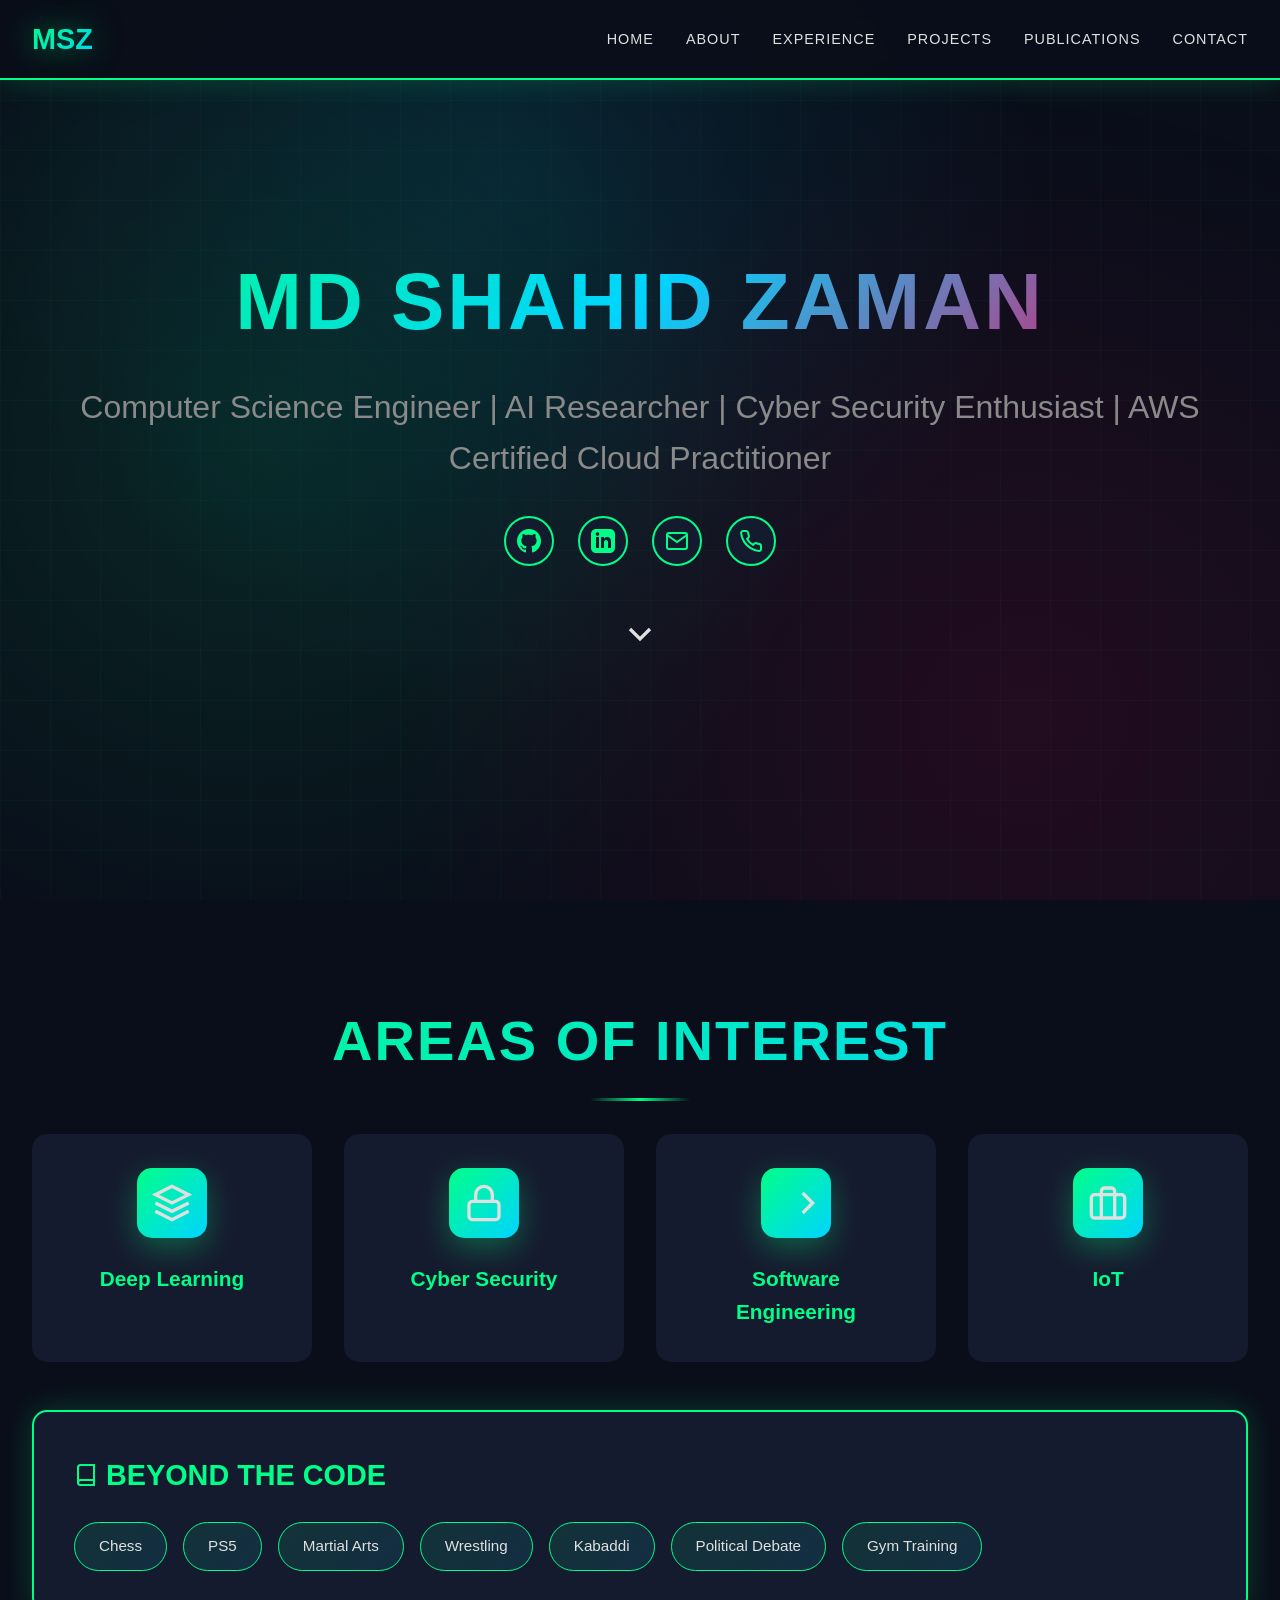
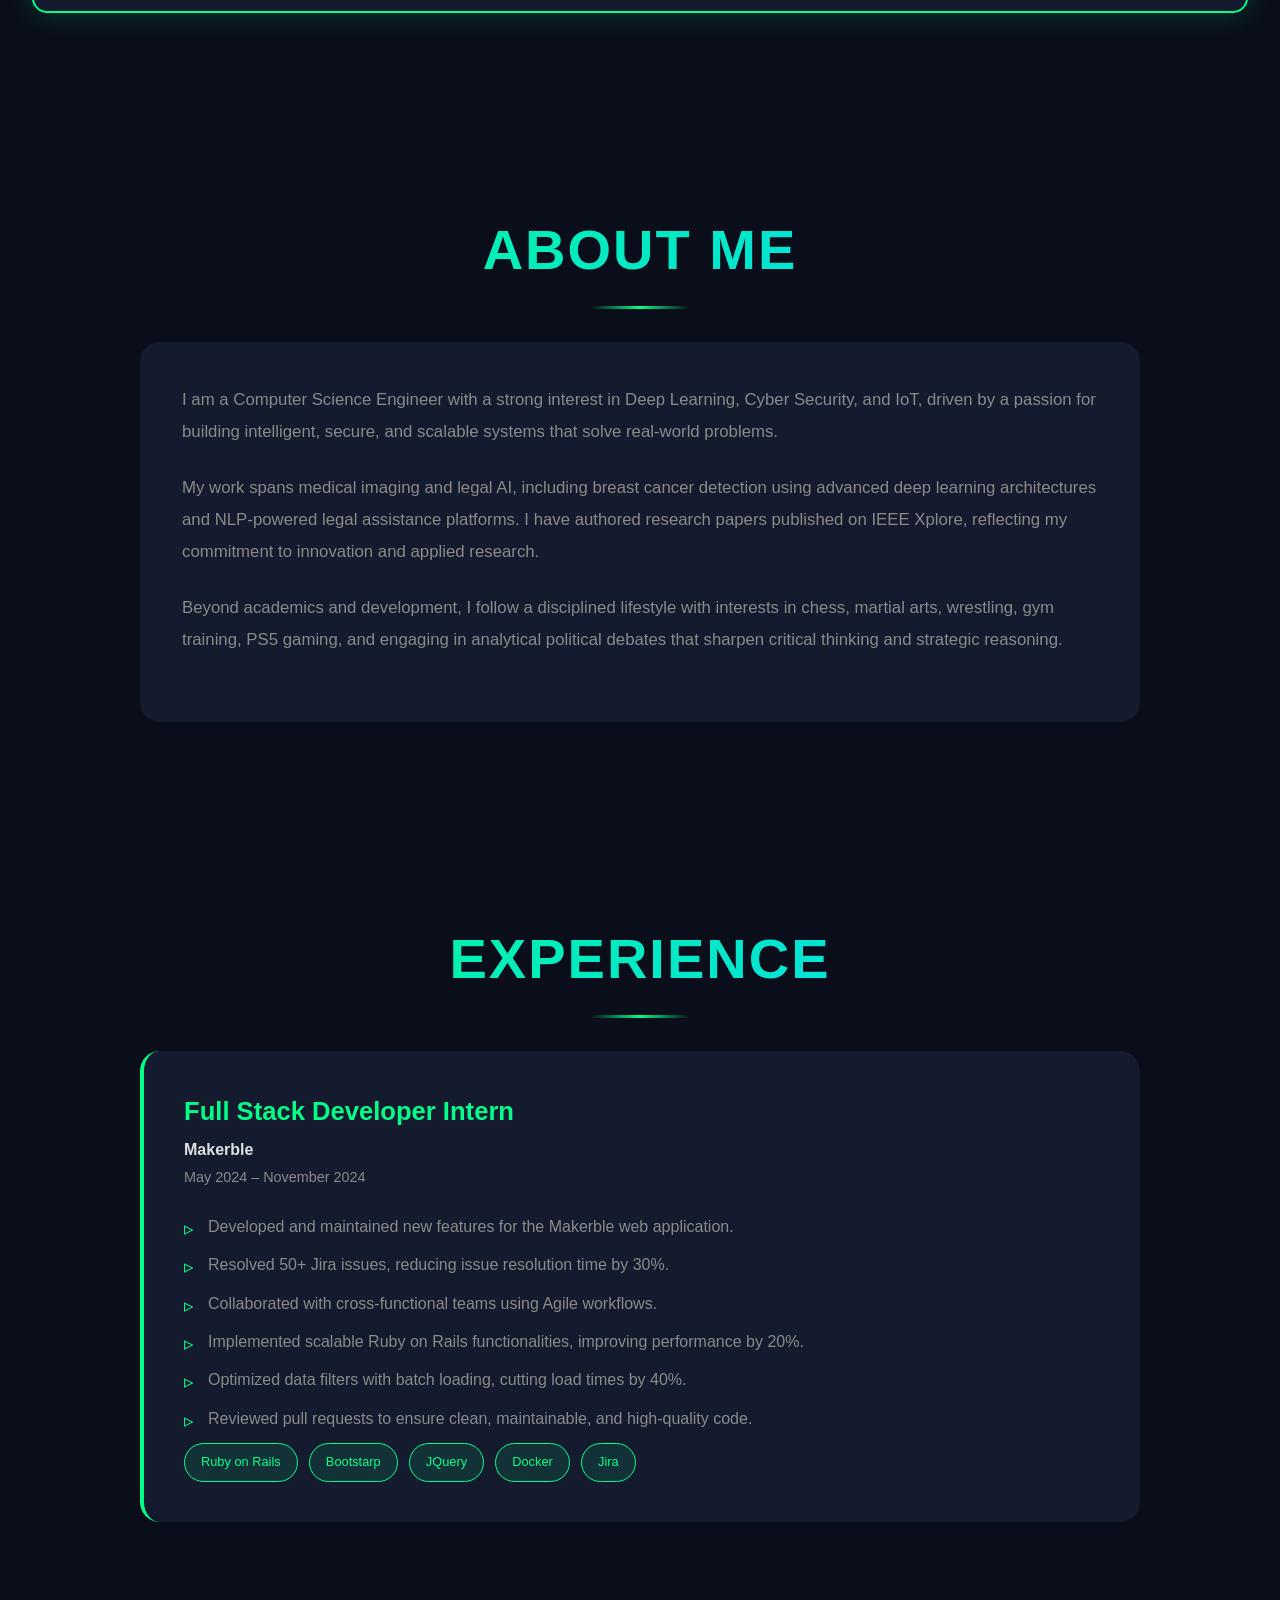
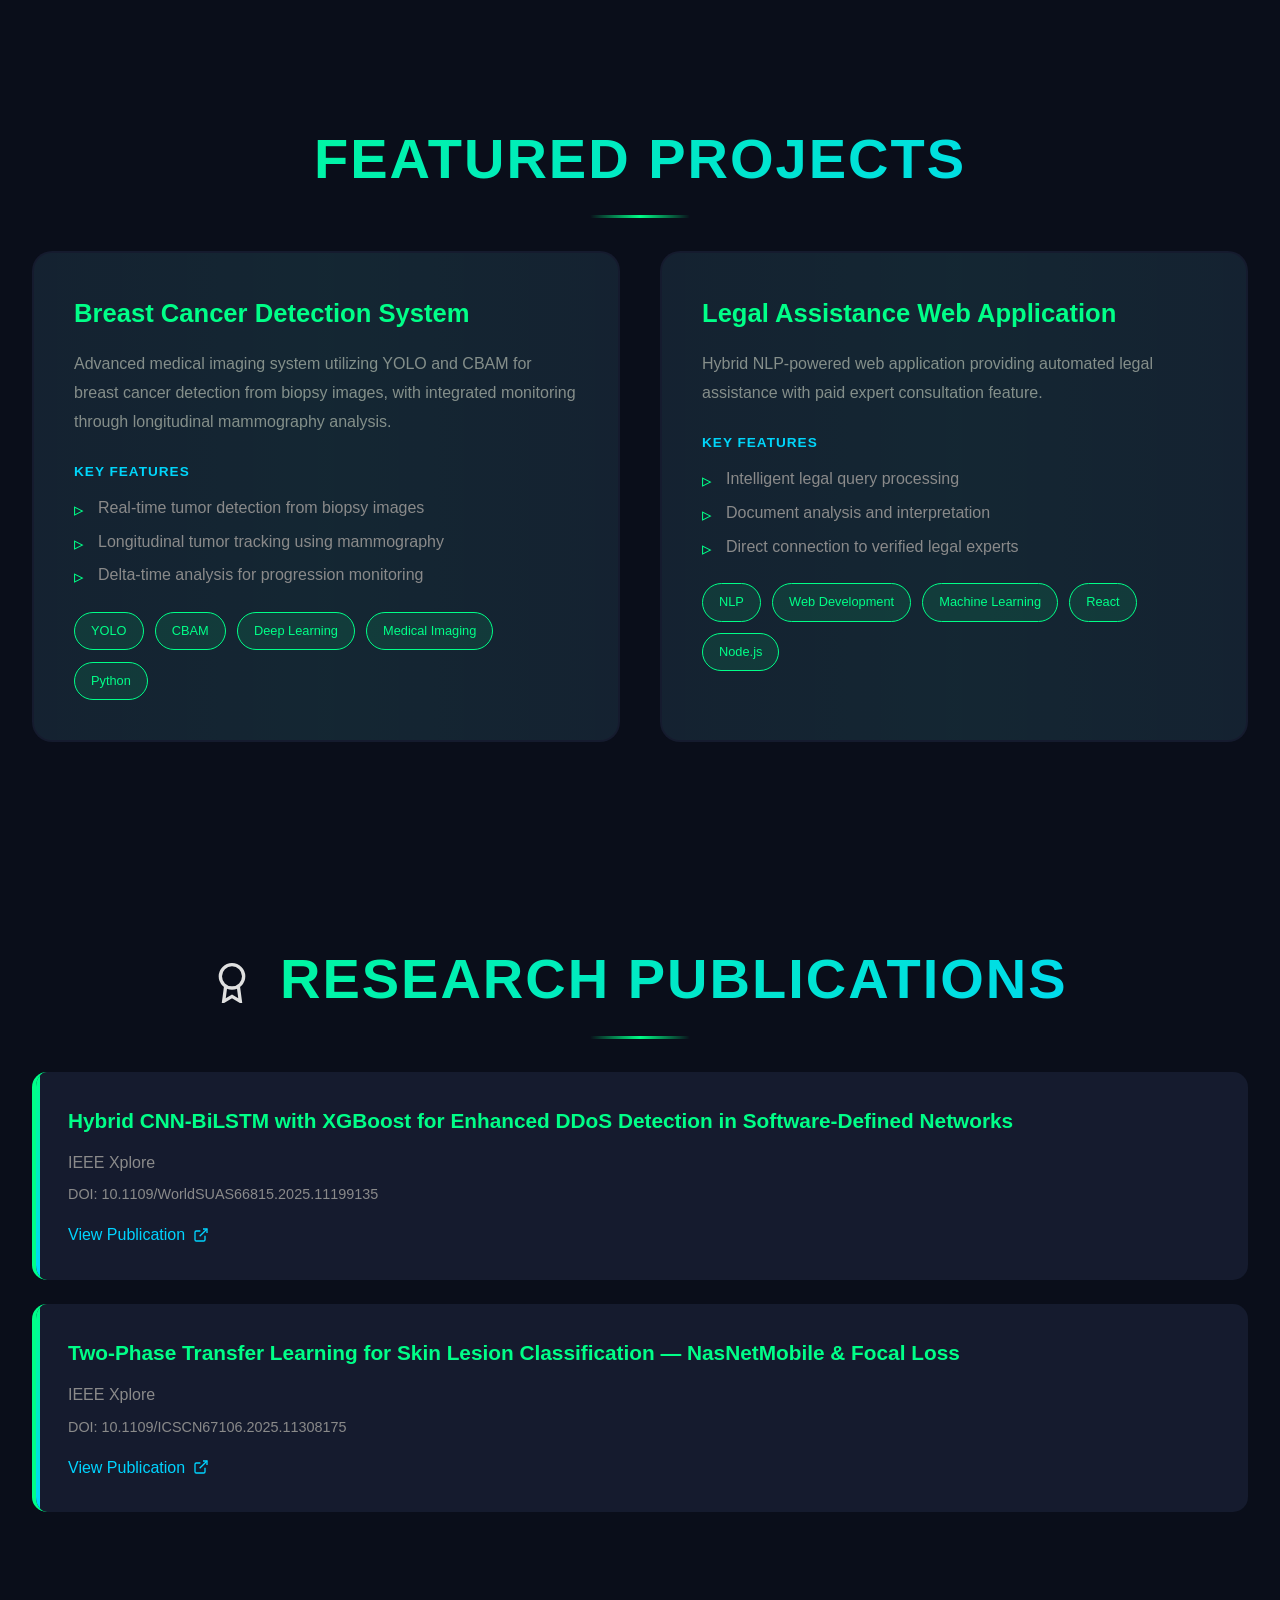
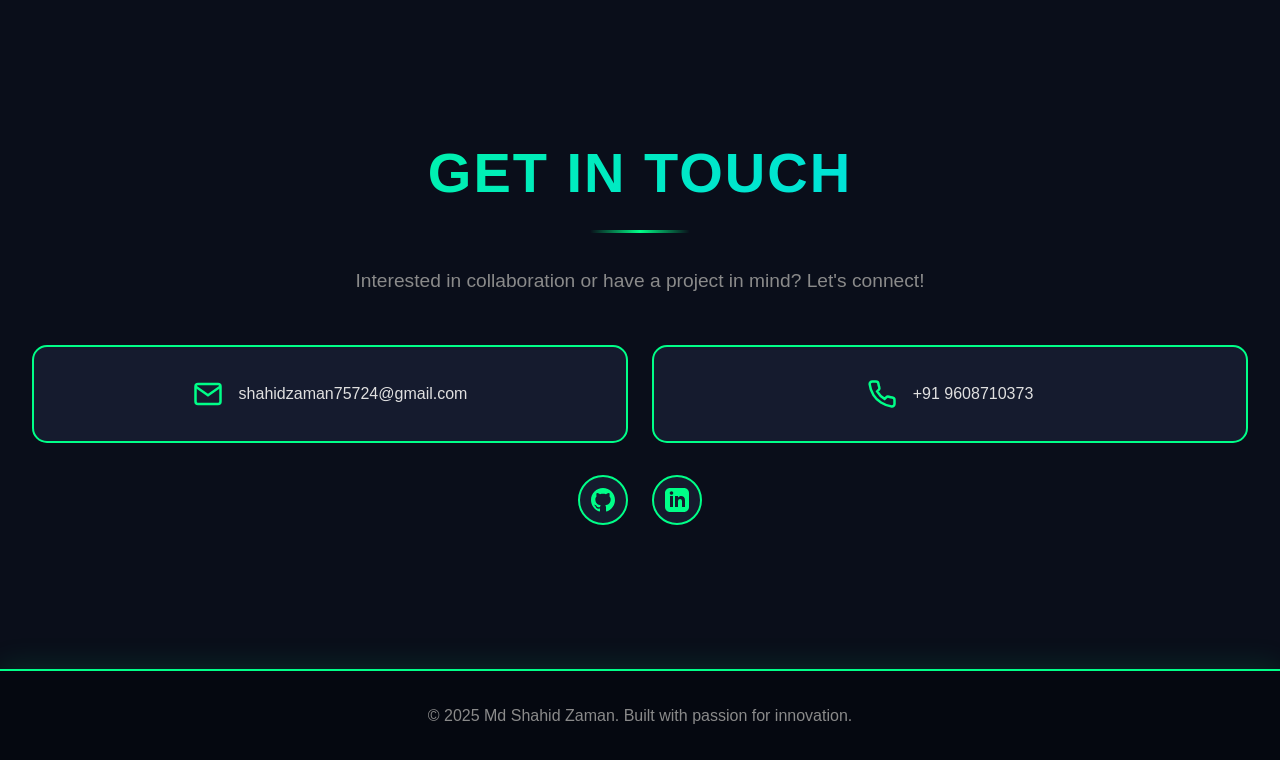
==== commit 9d492ebb: "Add DOI link" ====
--- a/index.html
+++ b/index.html
@@ -248,8 +248,16 @@
 
     <div class="publication-card">
         <h3>Two-Phase Transfer Learning for Skin Lesion Classification — NasNetMobile & Focal Loss</h3>
-        <p>ICSCN-2025 Conference</p>
-        <!-- <span class="status-badge">Published</span> -->
+        <p>IEEE Xplore</p>
+        <p style="font-size: 0.9rem;">DOI: 10.1109/ICSCN67106.2025.11308175</p>
+        <a href="https://doi.org/10.1109/ICSCN67106.2025.11308175" target="_blank" class="doi-link">
+            View Publication
+            <svg width="16" height="16" viewBox="0 0 24 24" fill="none" stroke="currentColor" stroke-width="2">
+                <path d="M18 13v6a2 2 0 0 1-2 2H5a2 2 0 0 1-2-2V8a2 2 0 0 1 2-2h6"></path>
+                <polyline points="15 3 21 3 21 9"></polyline>
+                <line x1="10" y1="14" x2="21" y2="3"></line>
+            </svg>
+        </a>
     </div>
 </section>
 
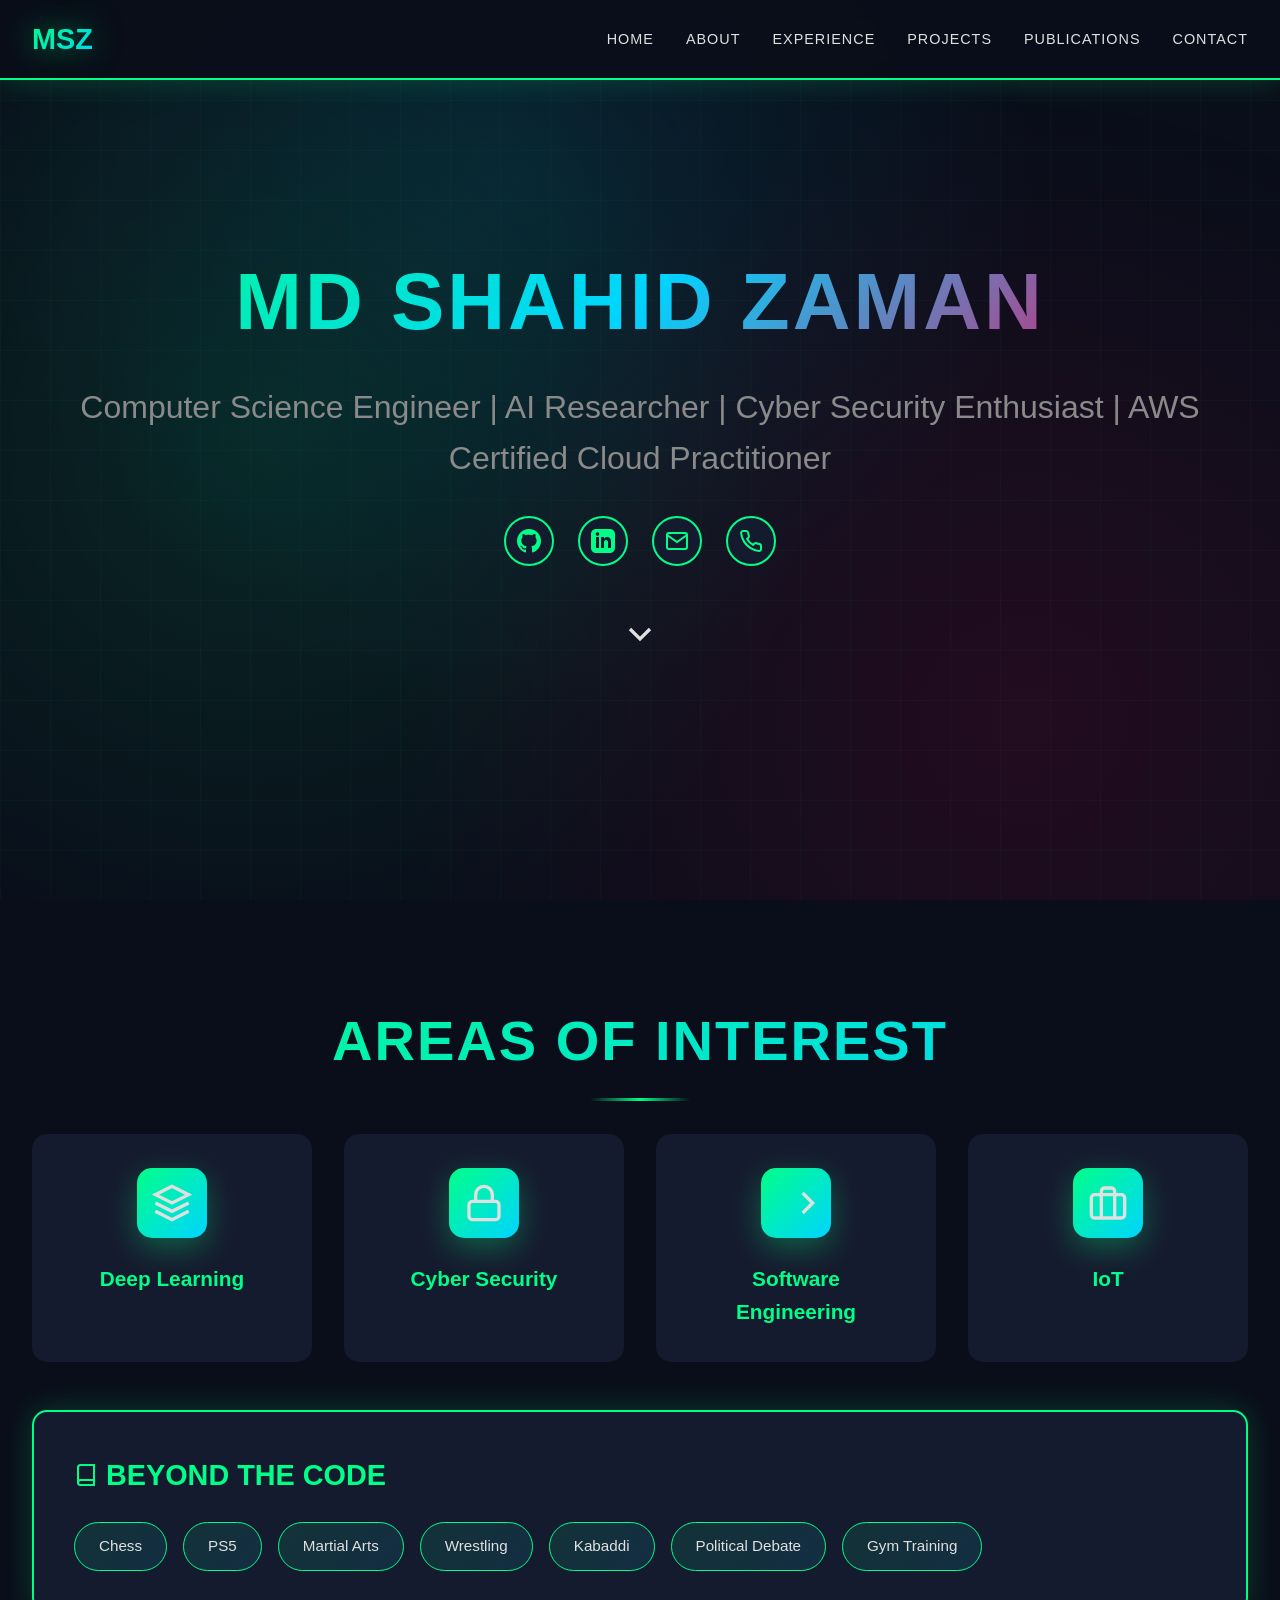
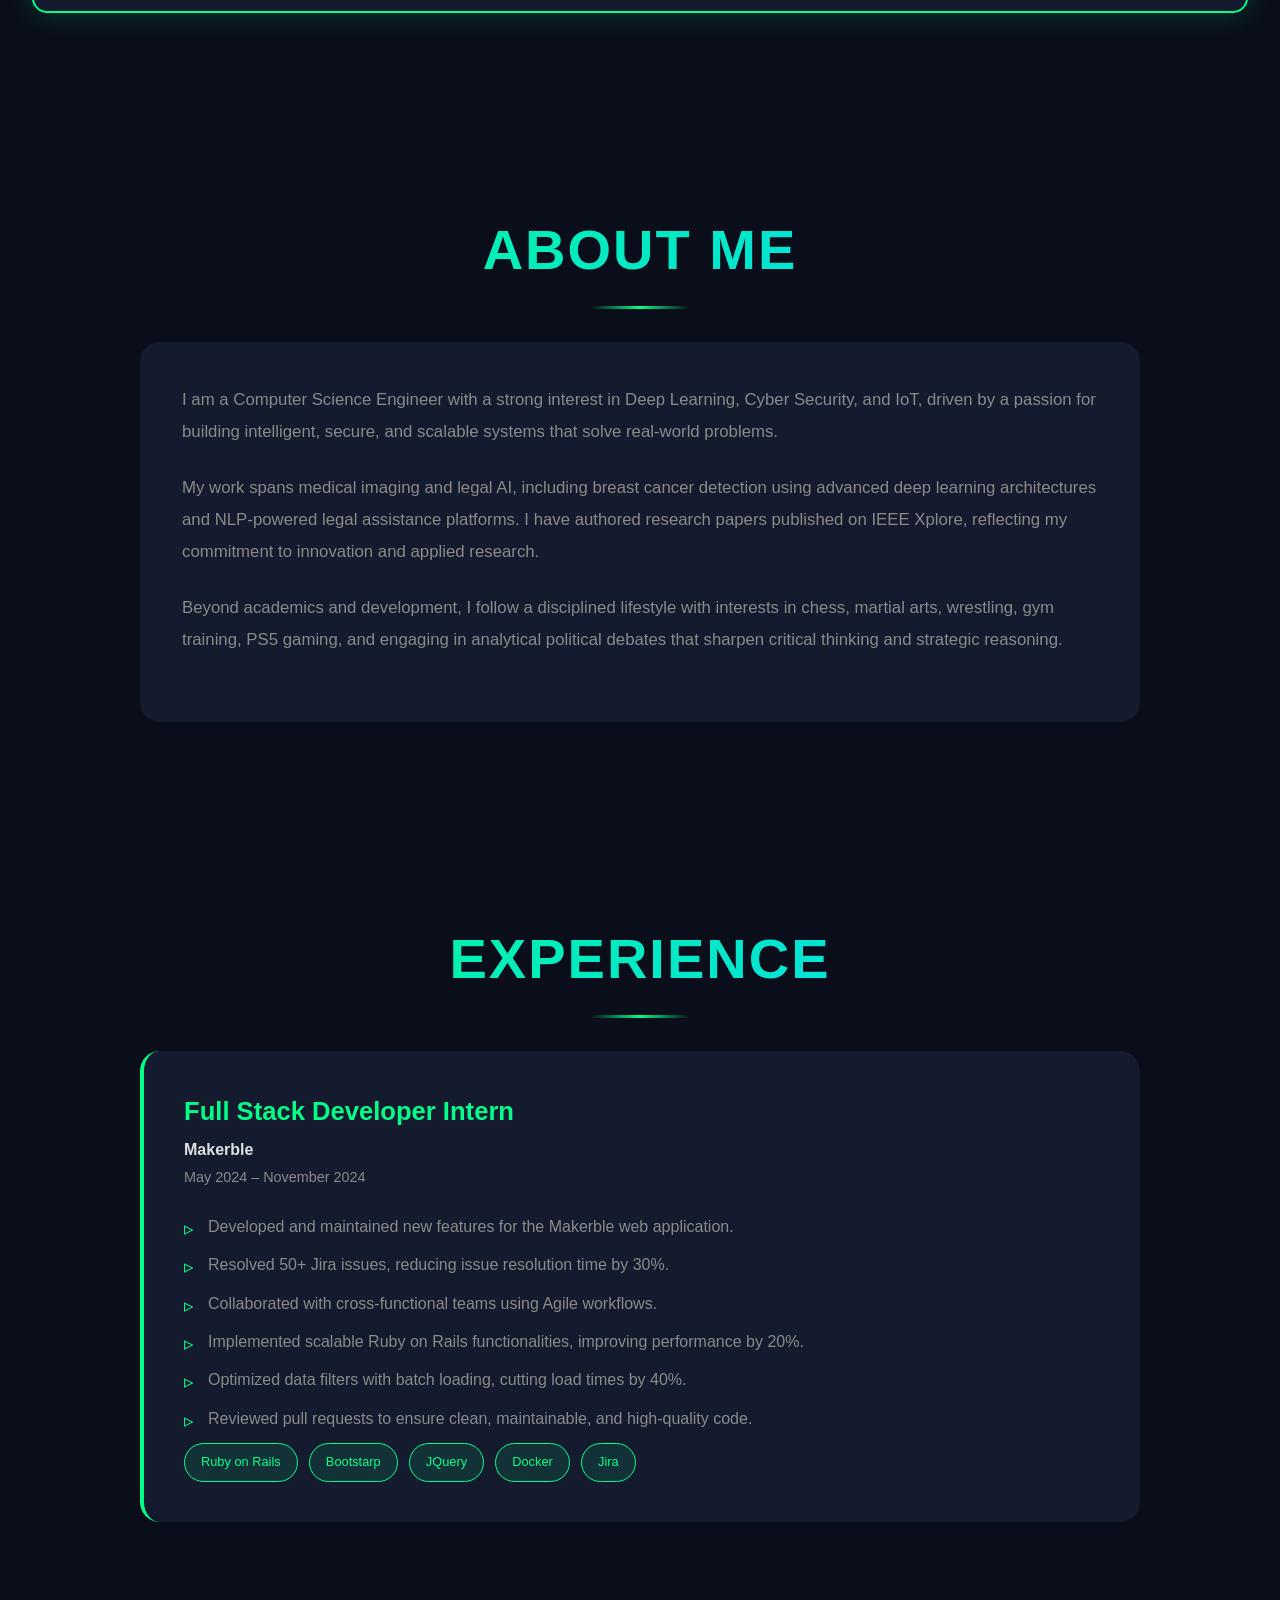
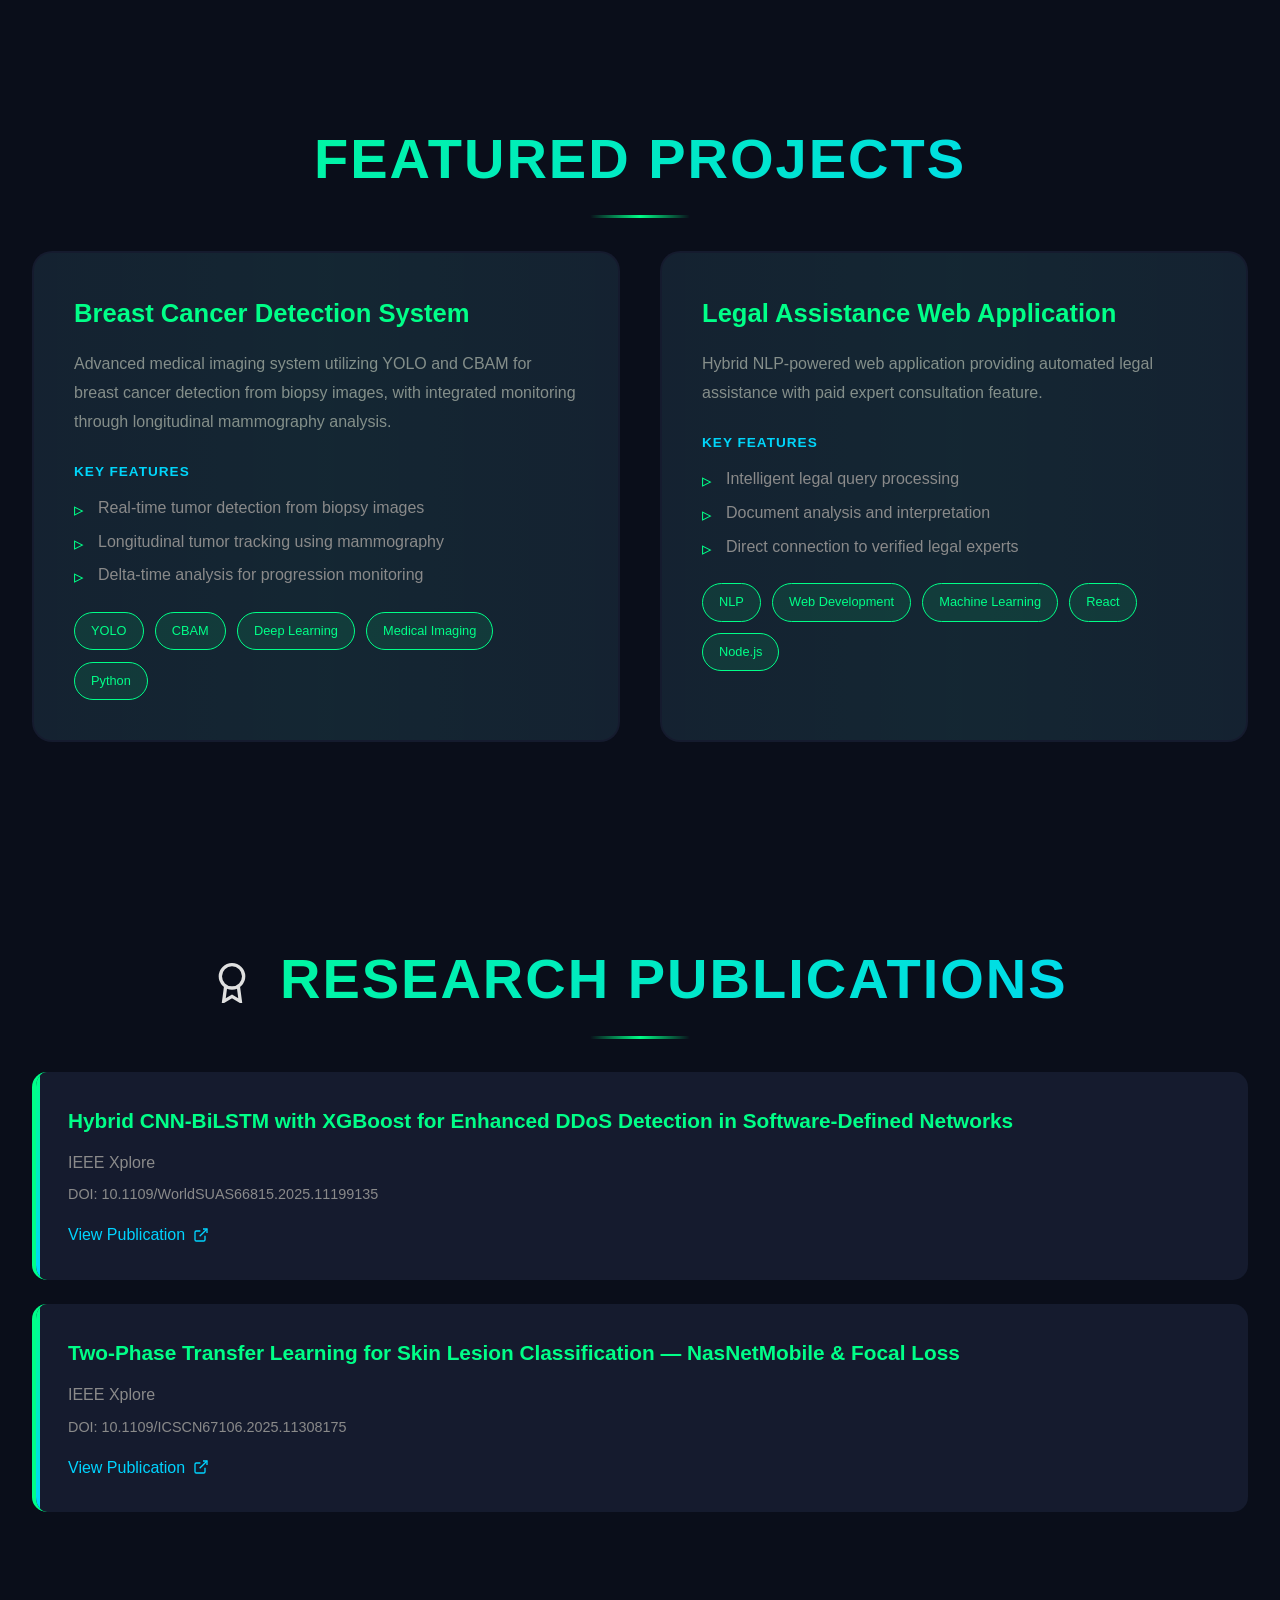
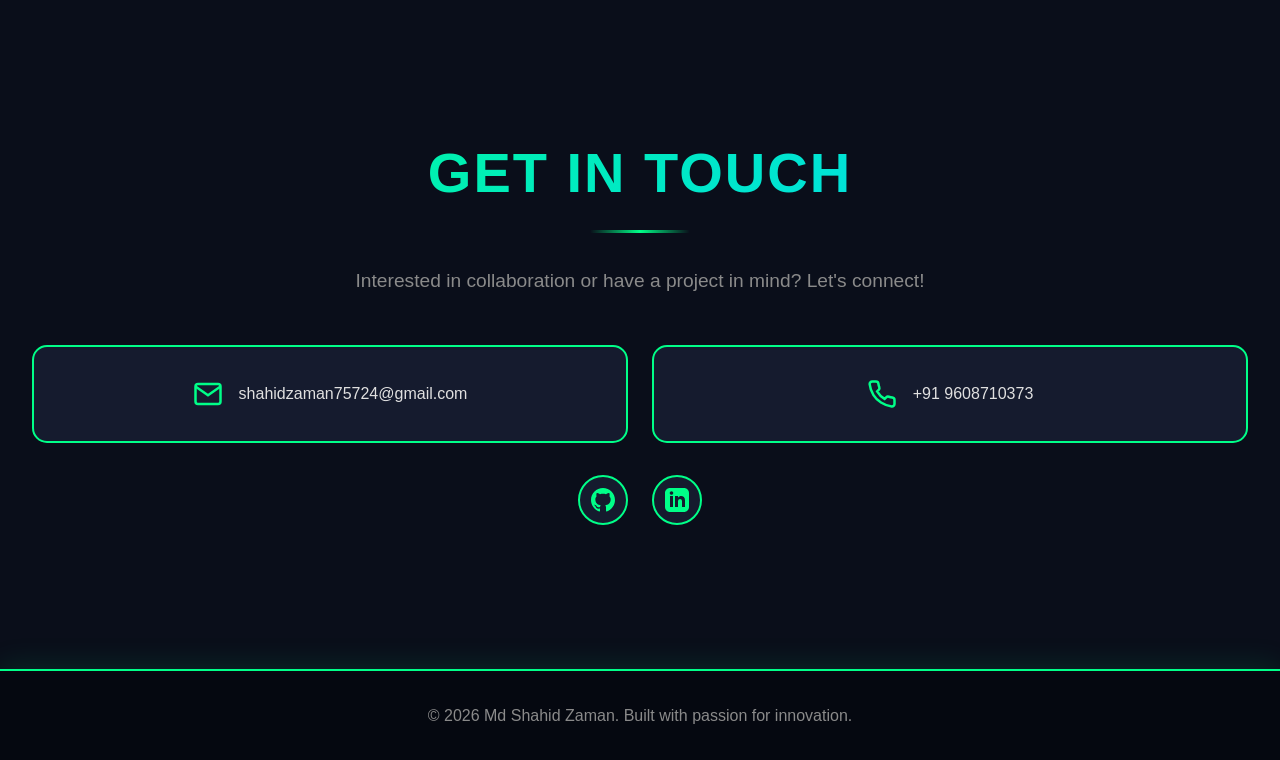
==== commit fda302c8: "Change Copyright Year" ====
--- a/index.html
+++ b/index.html
@@ -296,7 +296,7 @@
 
 <!-- Footer -->
 <footer>
-    <p>© 2025 Md Shahid Zaman. Built with passion for innovation.</p>
+    <p>© 2026 Md Shahid Zaman. Built with passion for innovation.</p>
 </footer>
 
 <script>
